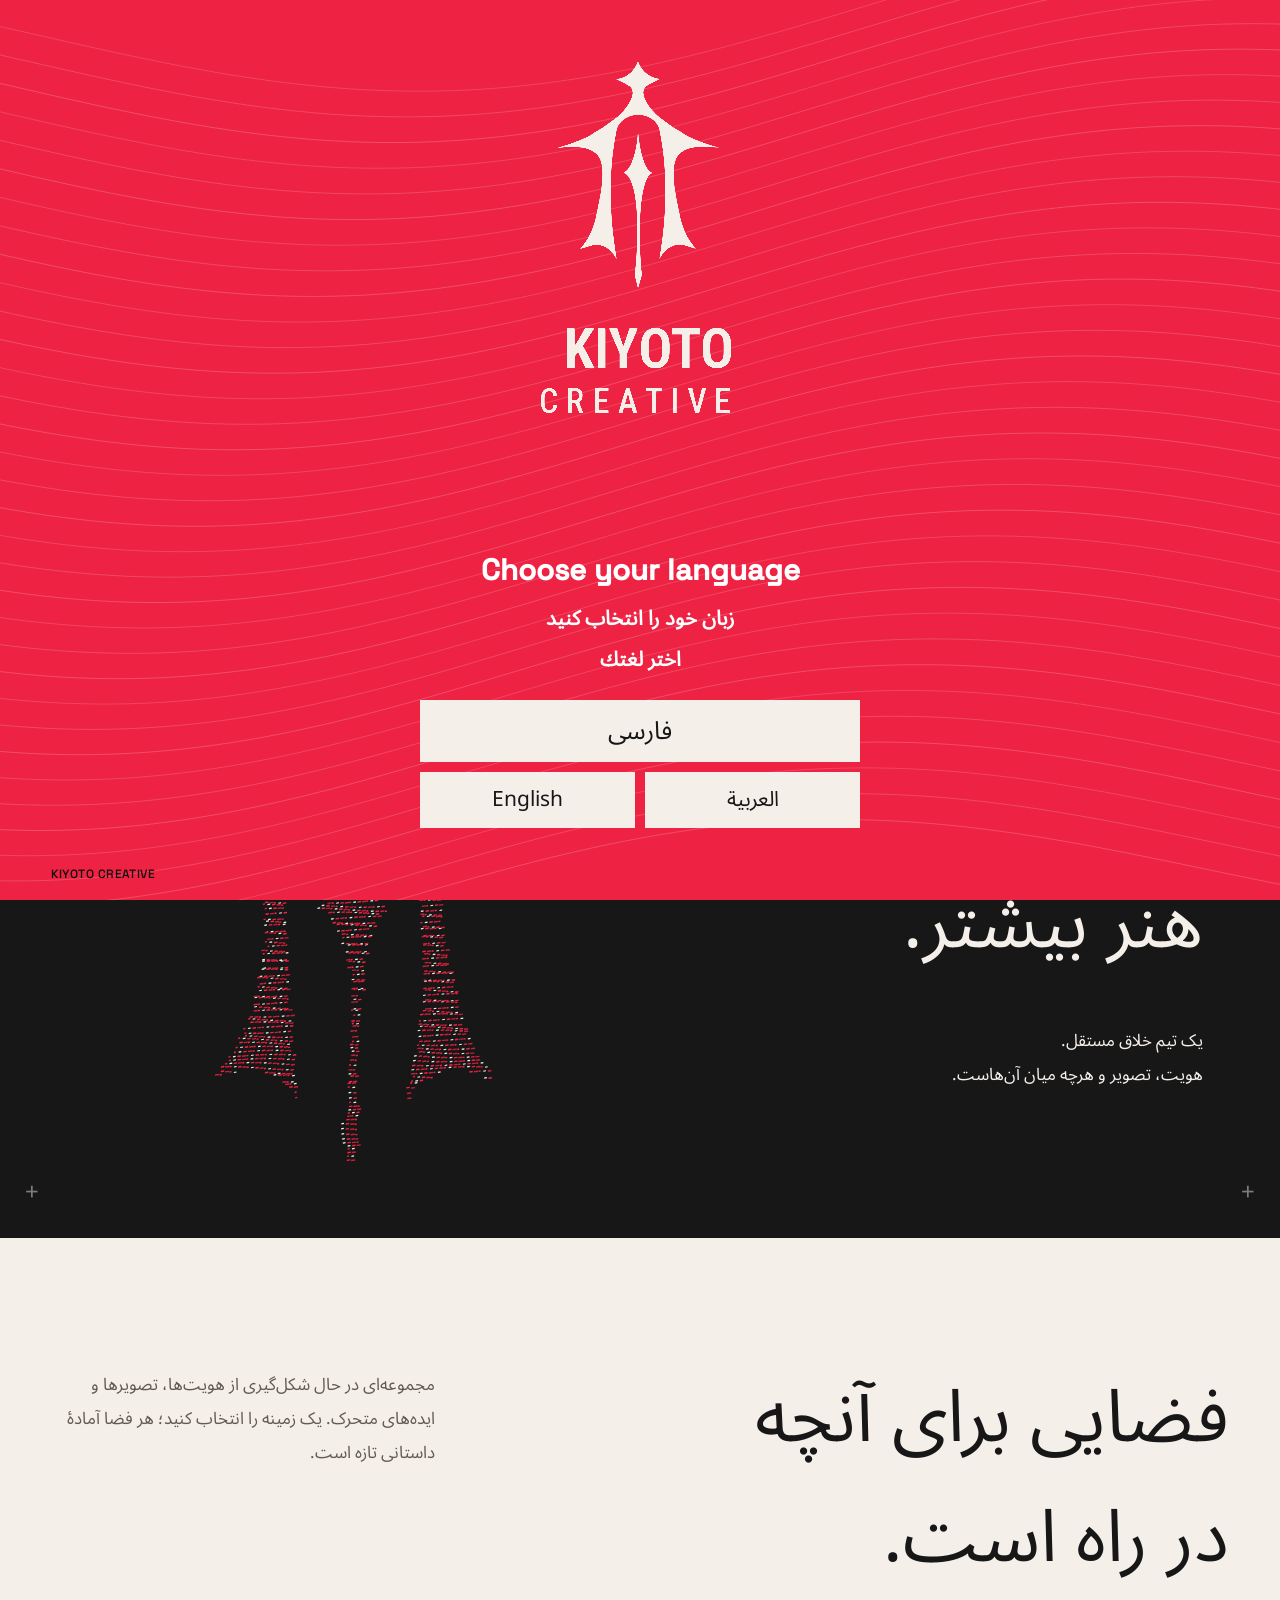
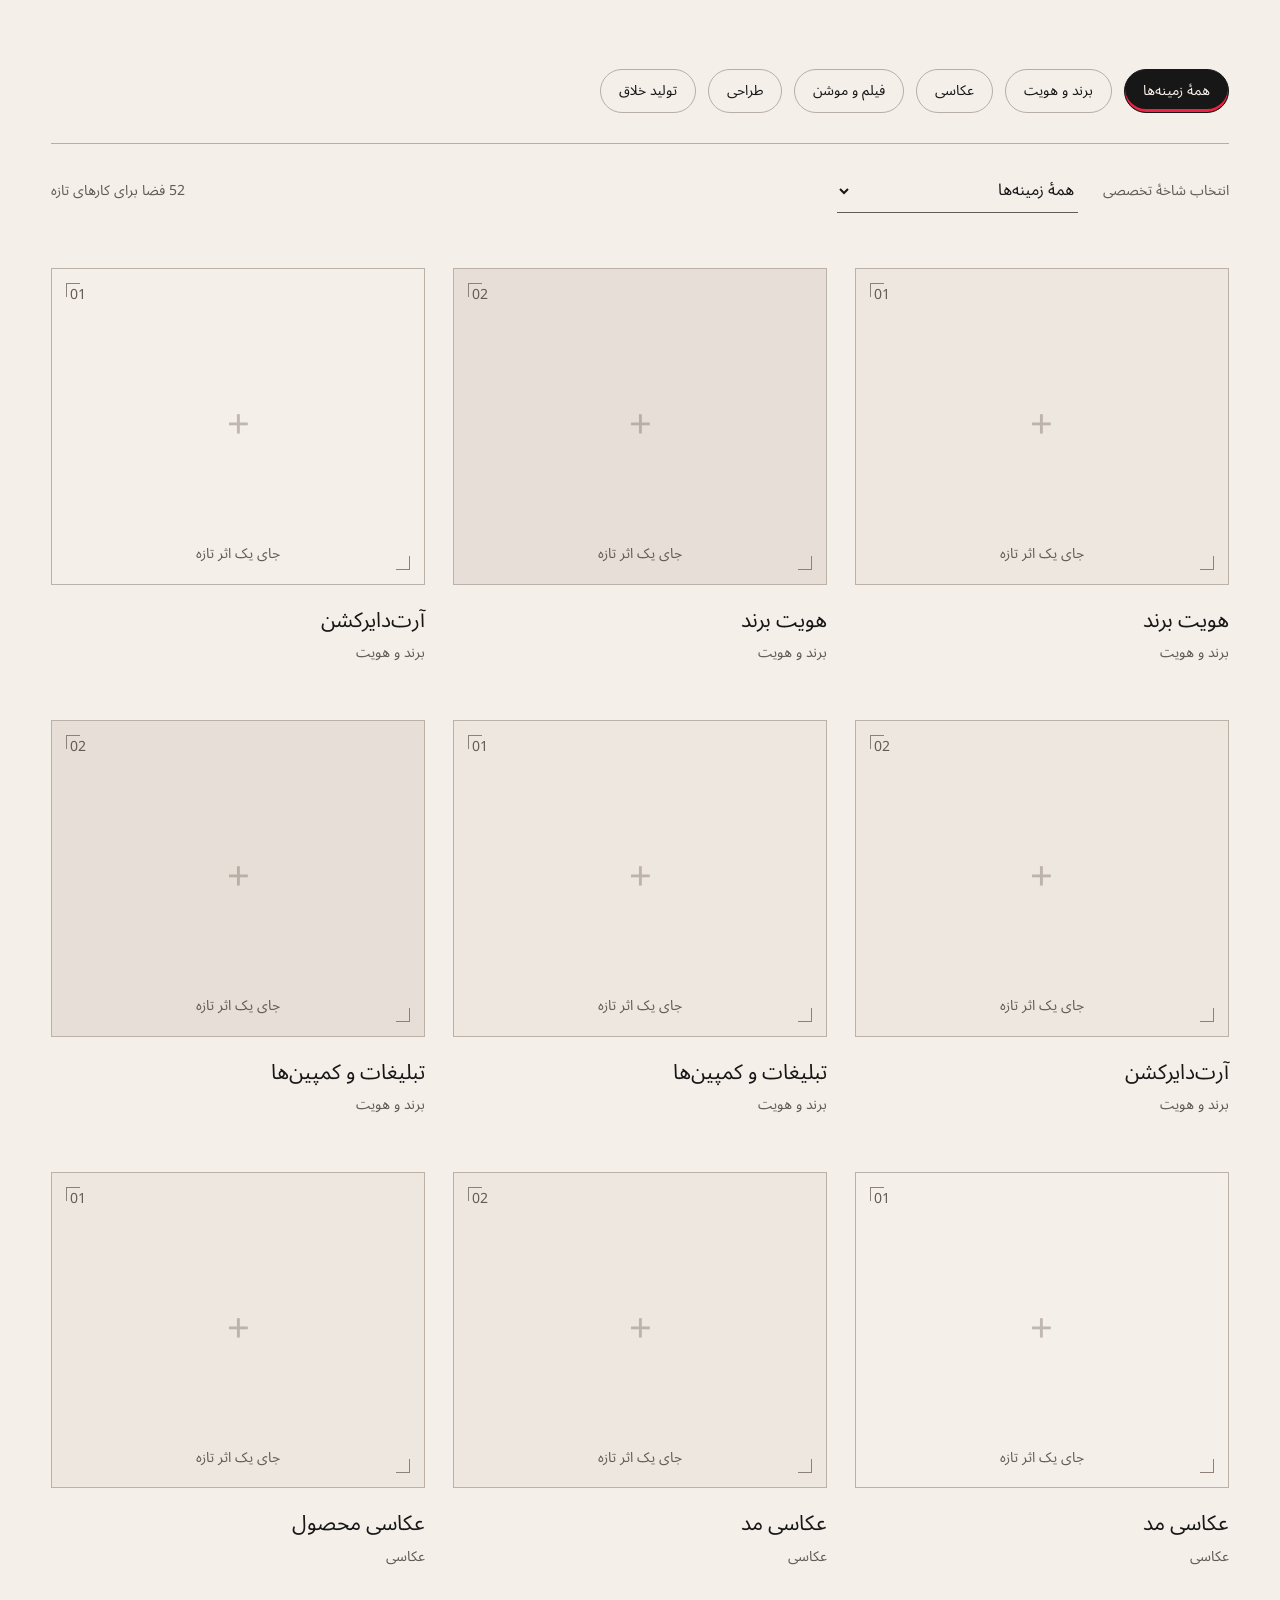
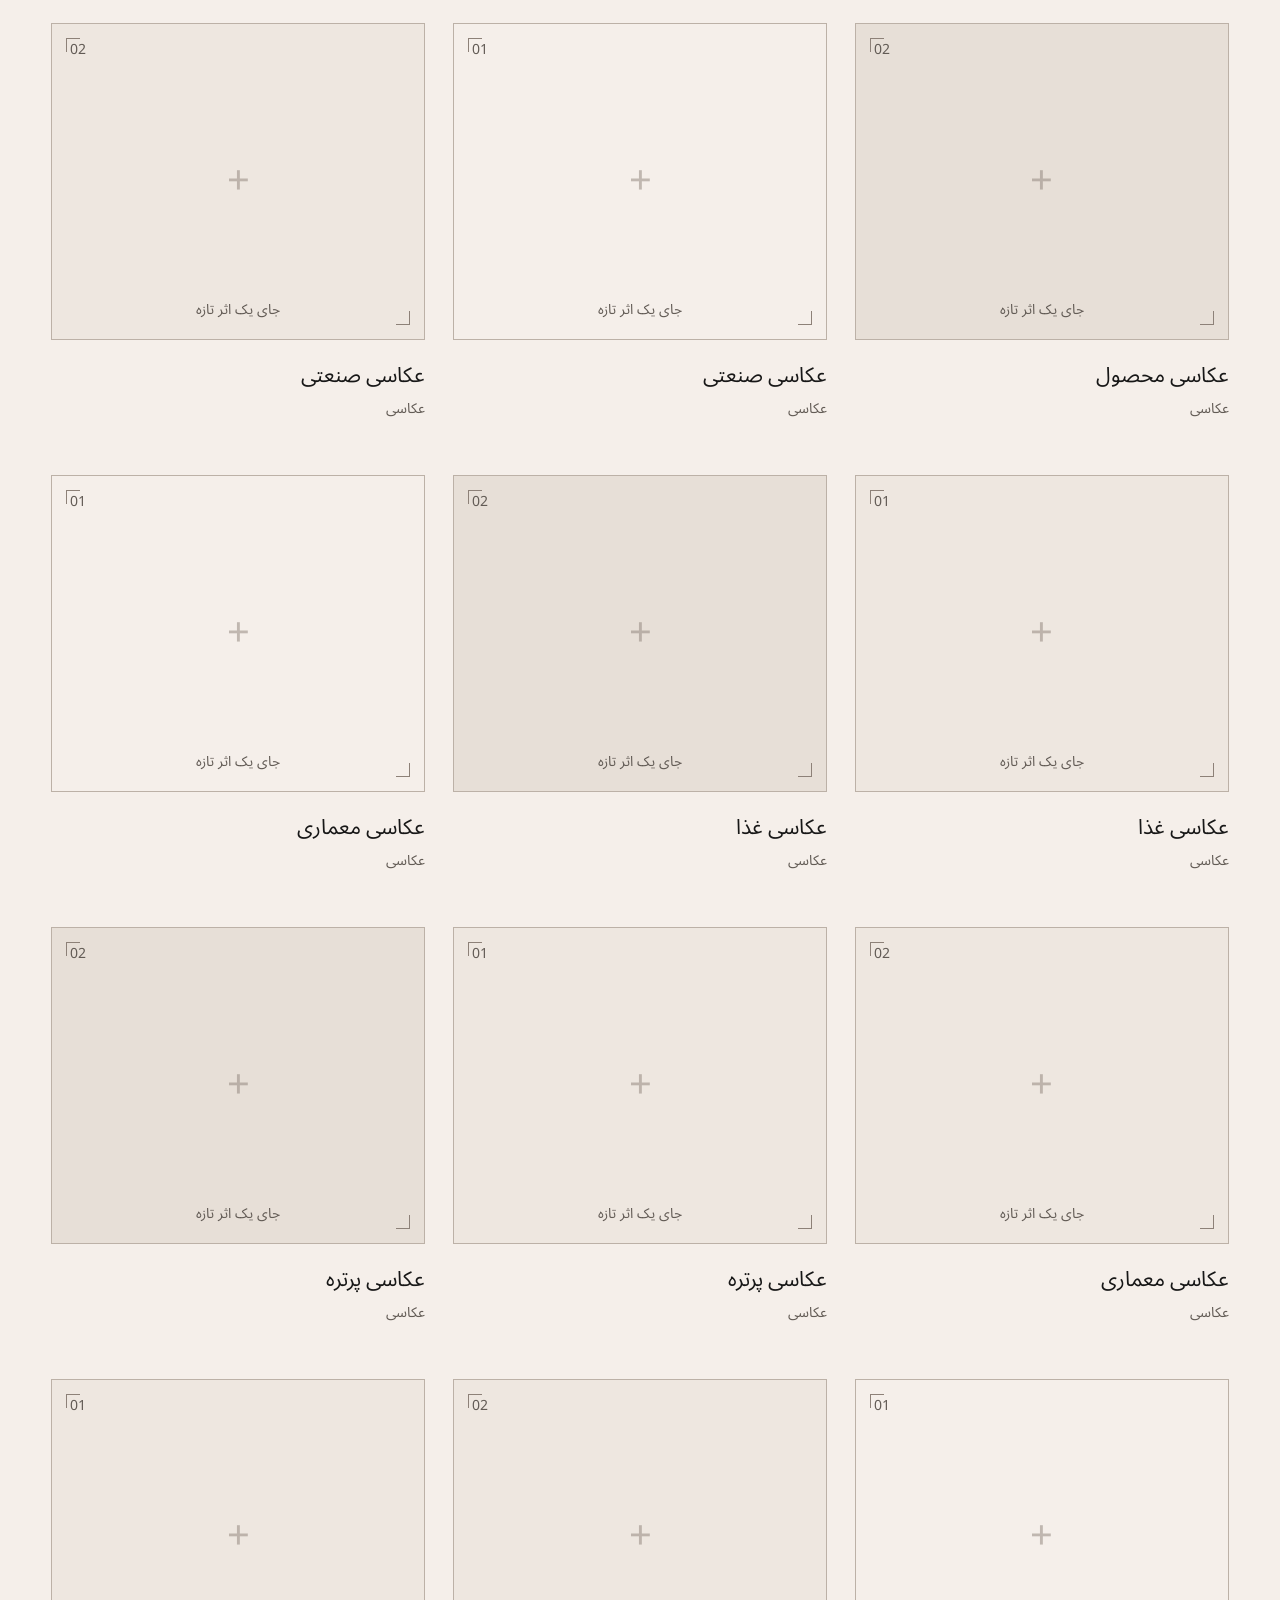
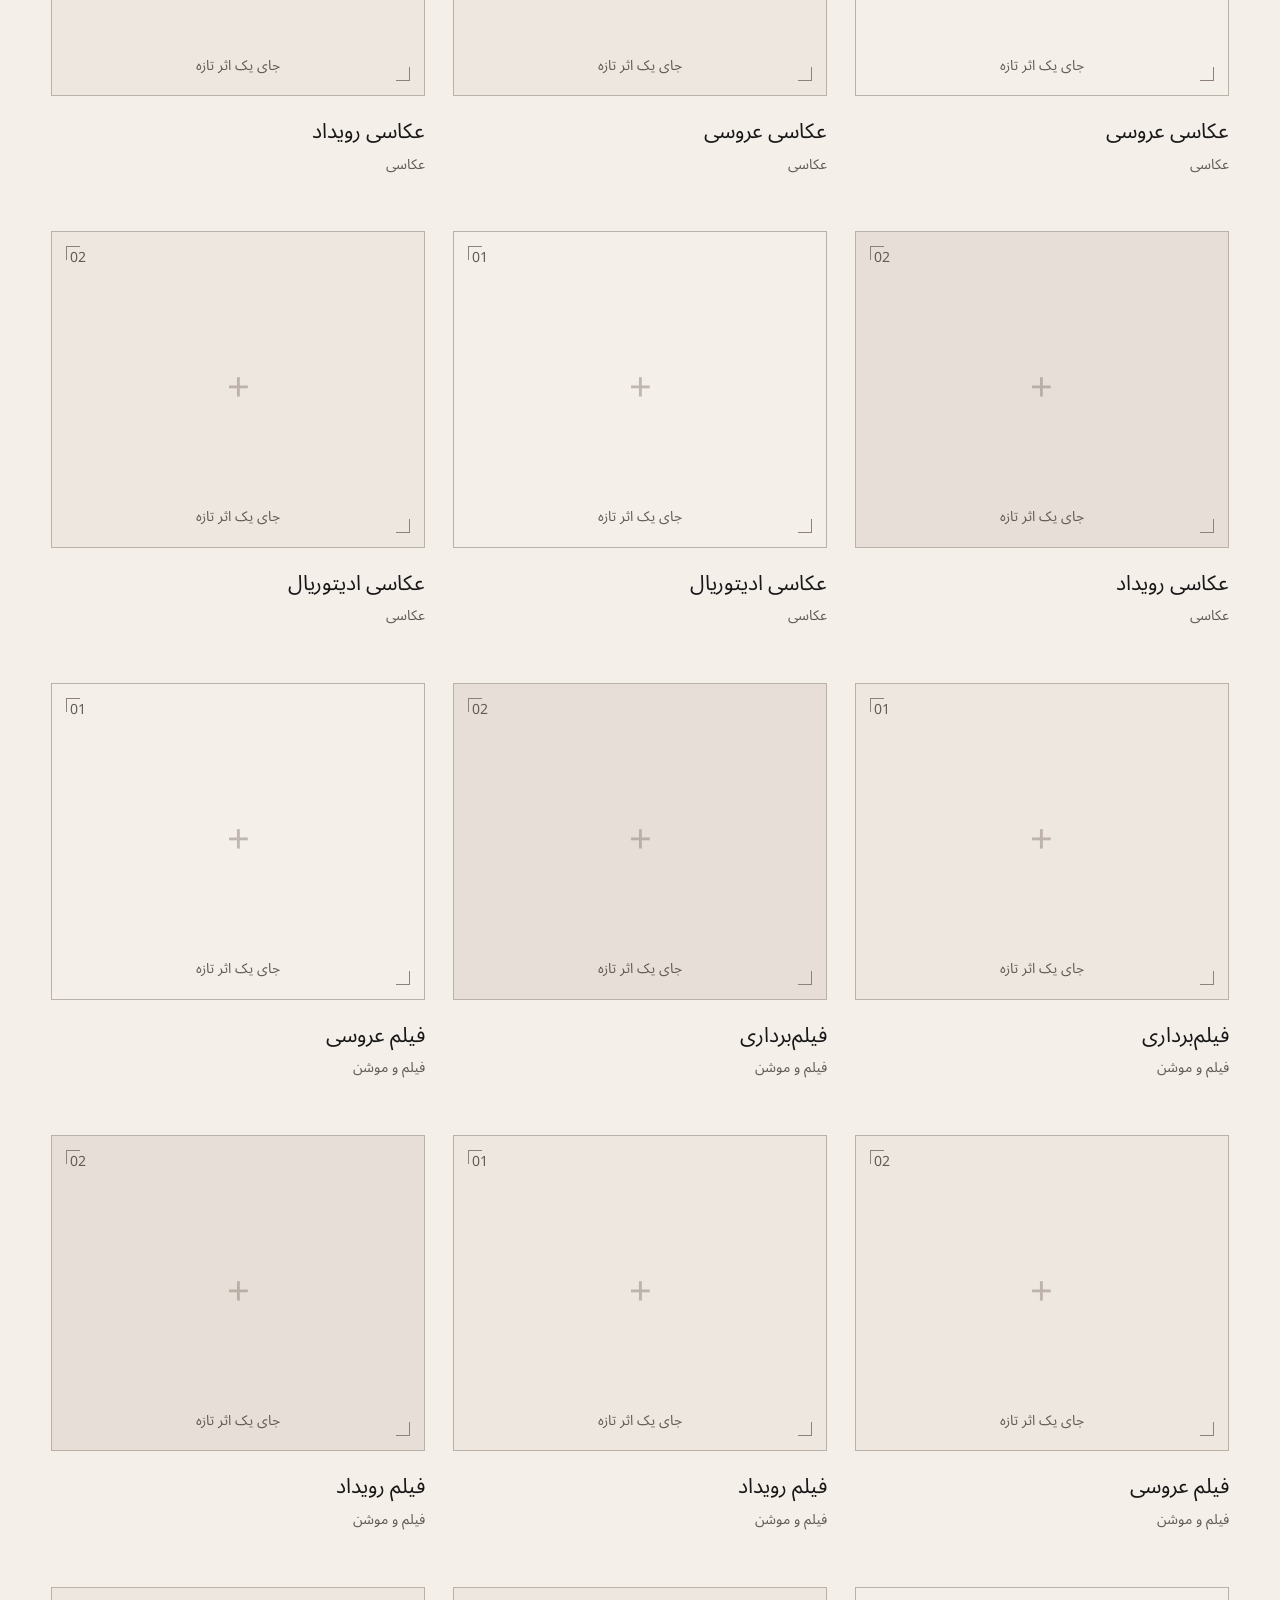
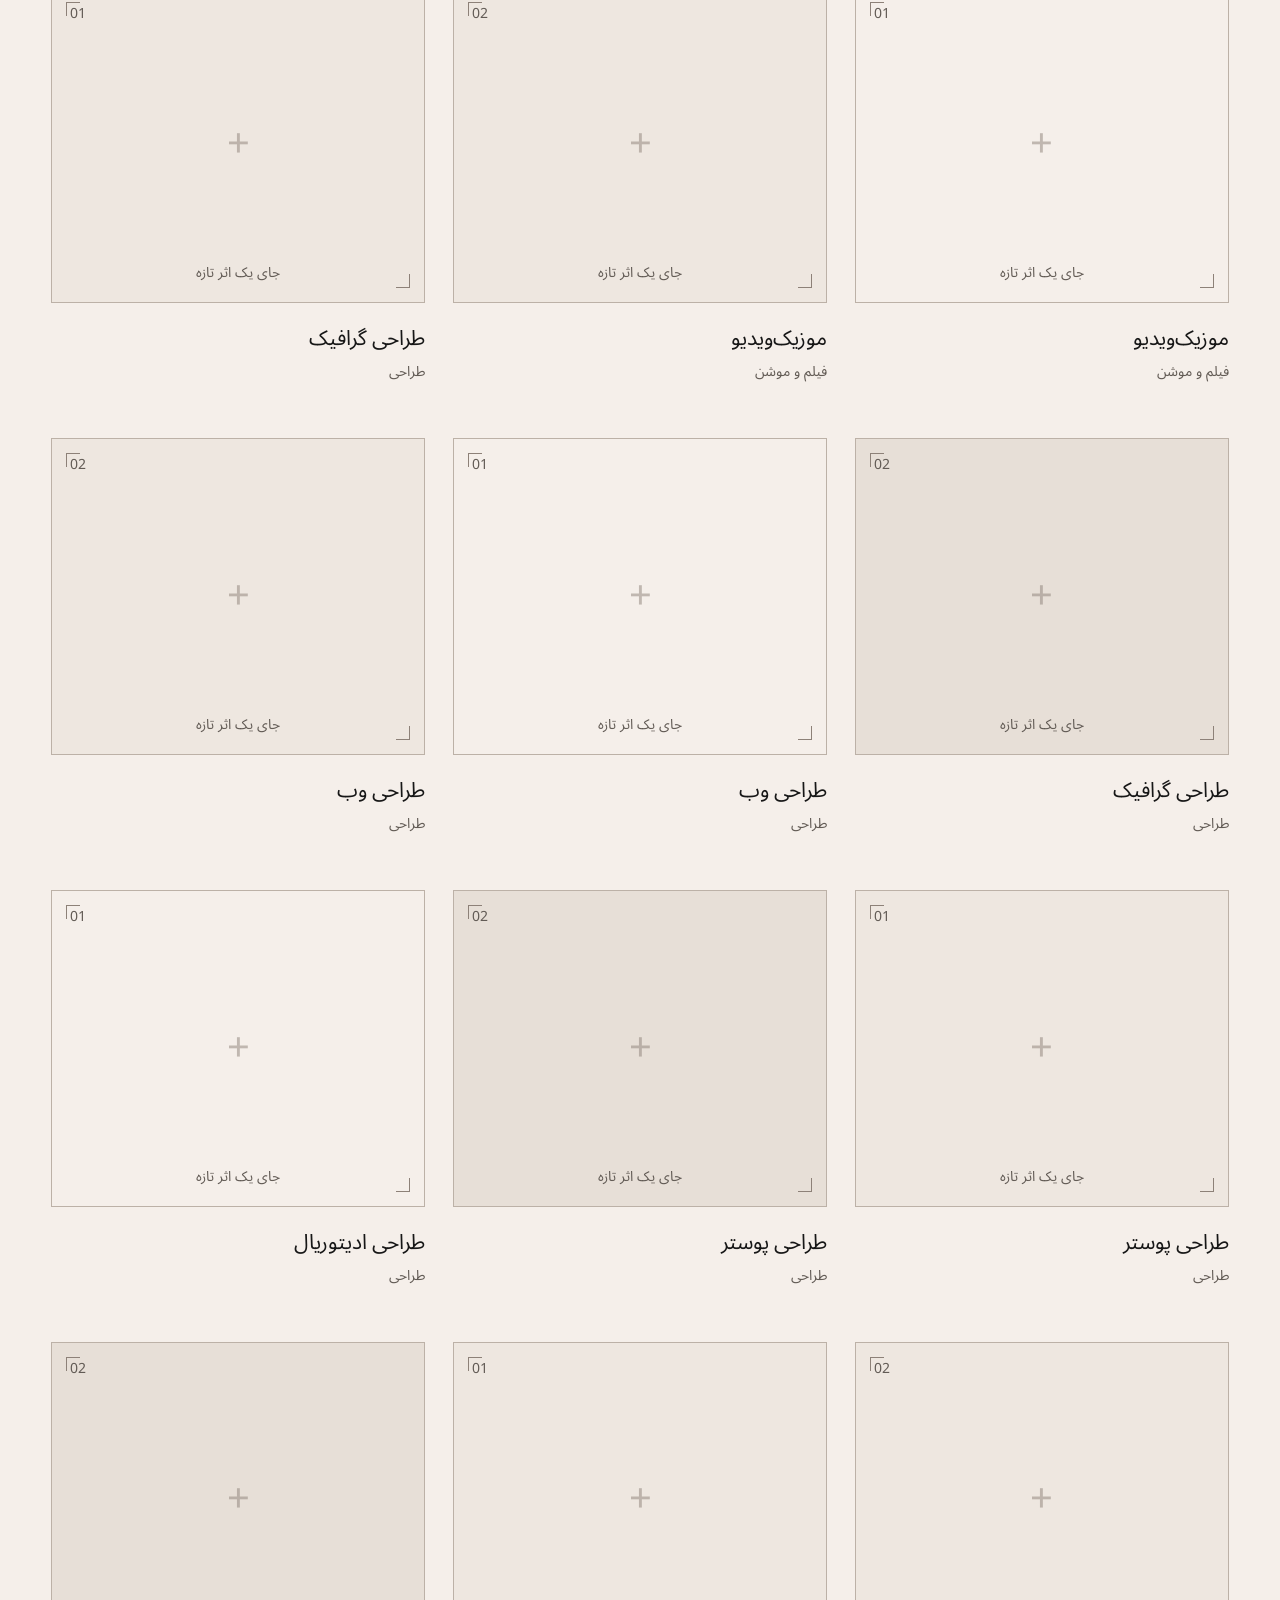
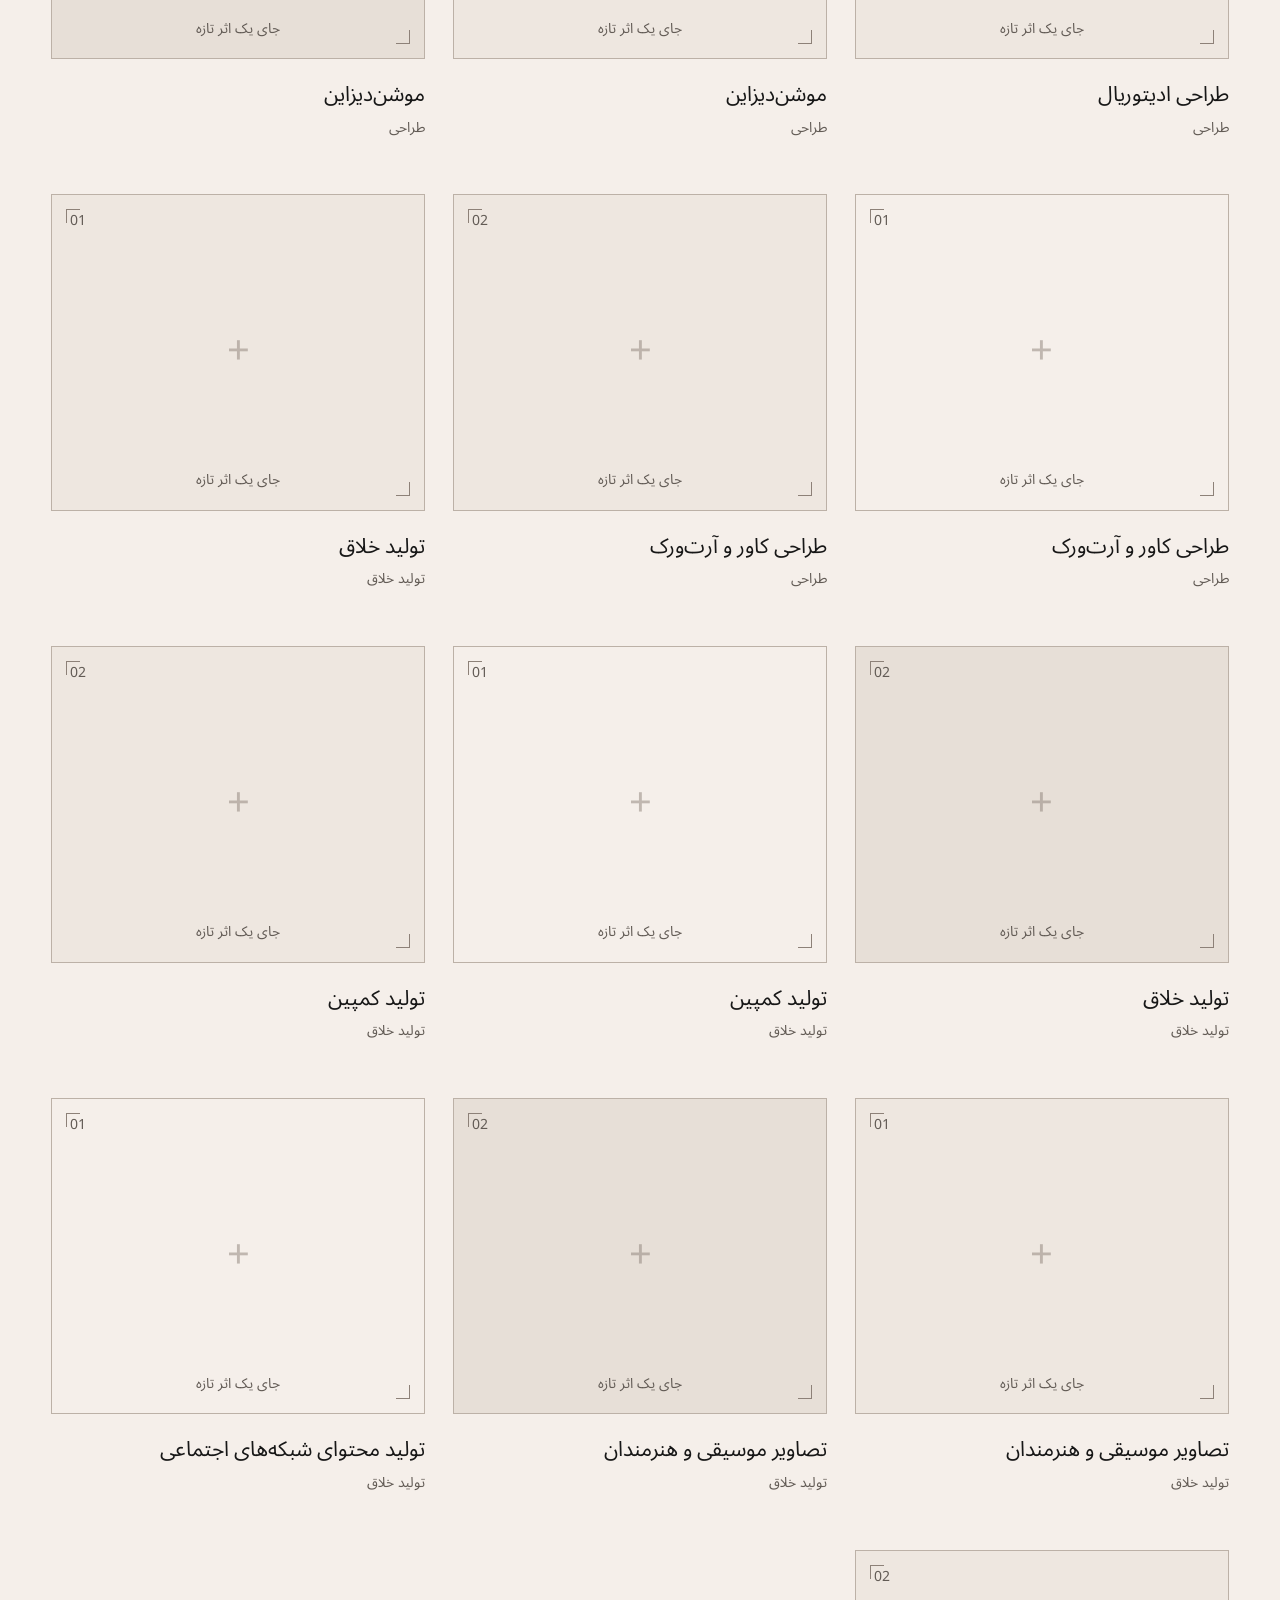
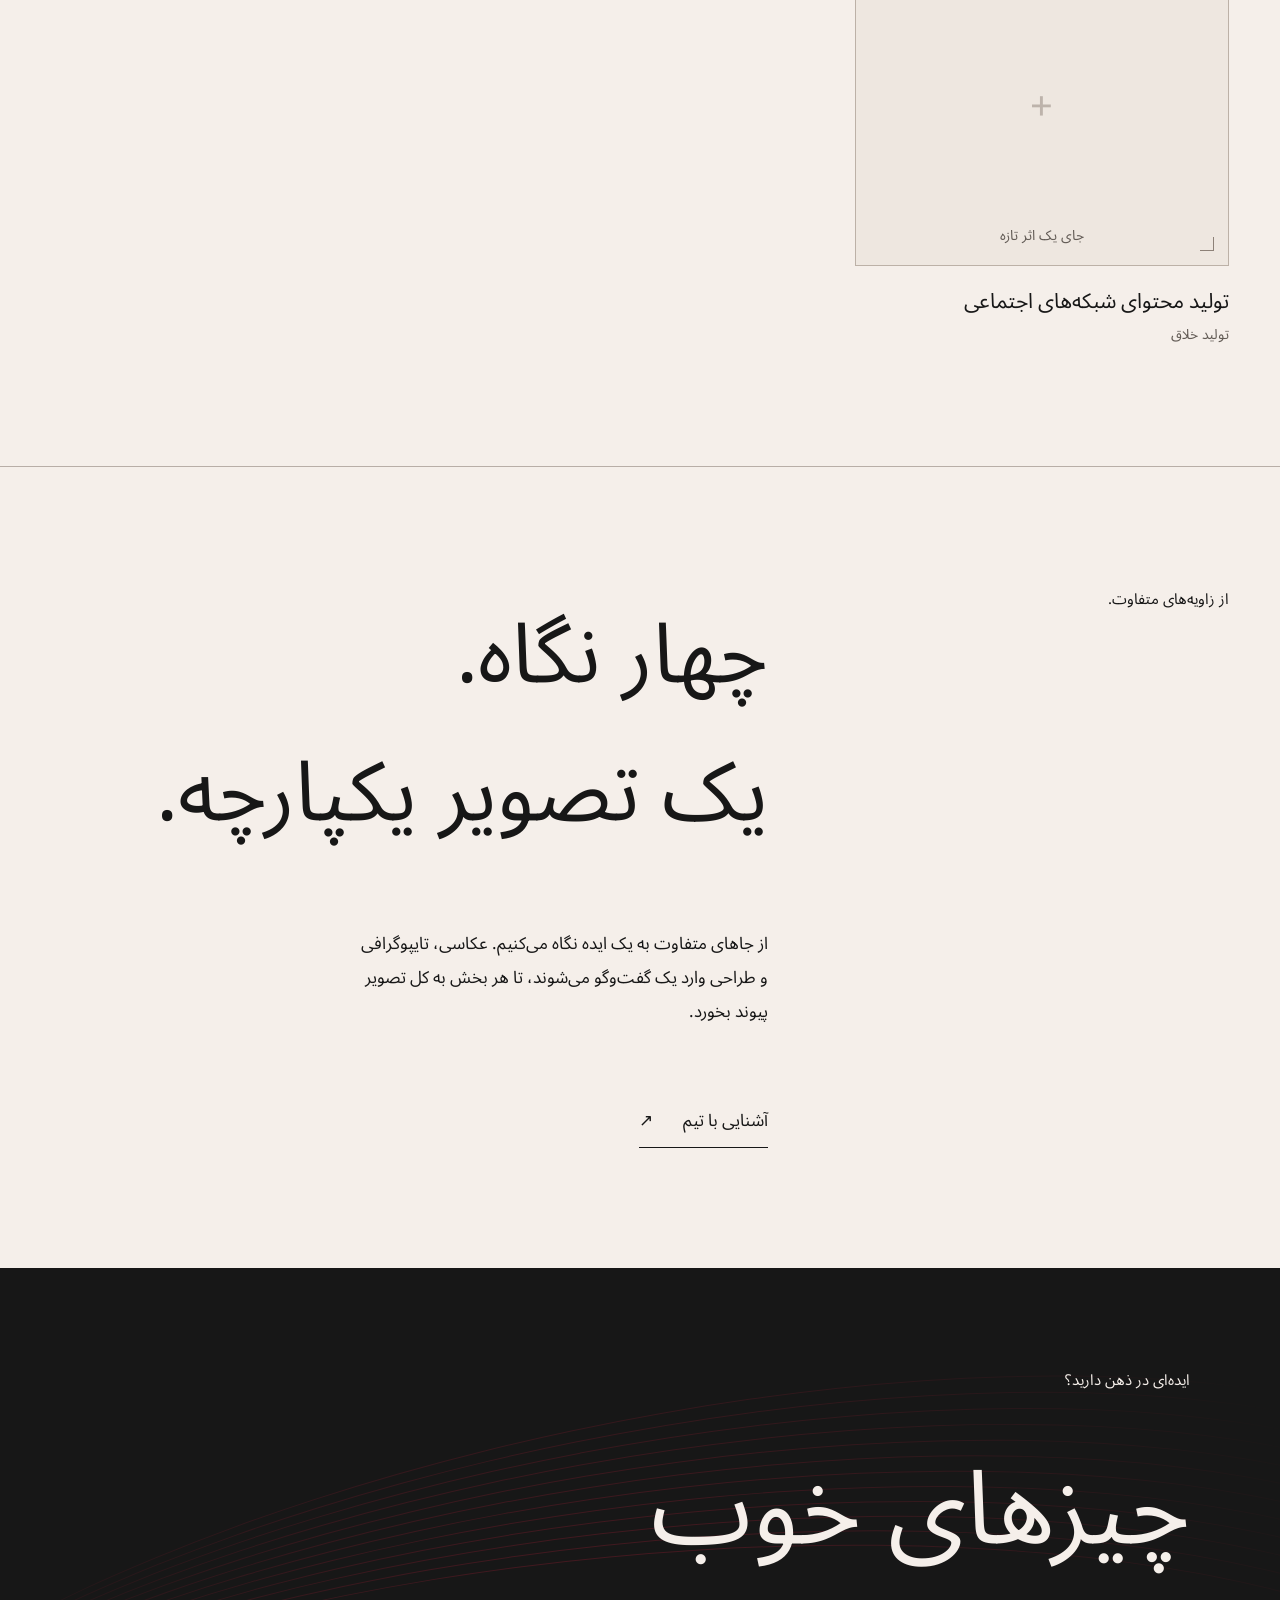
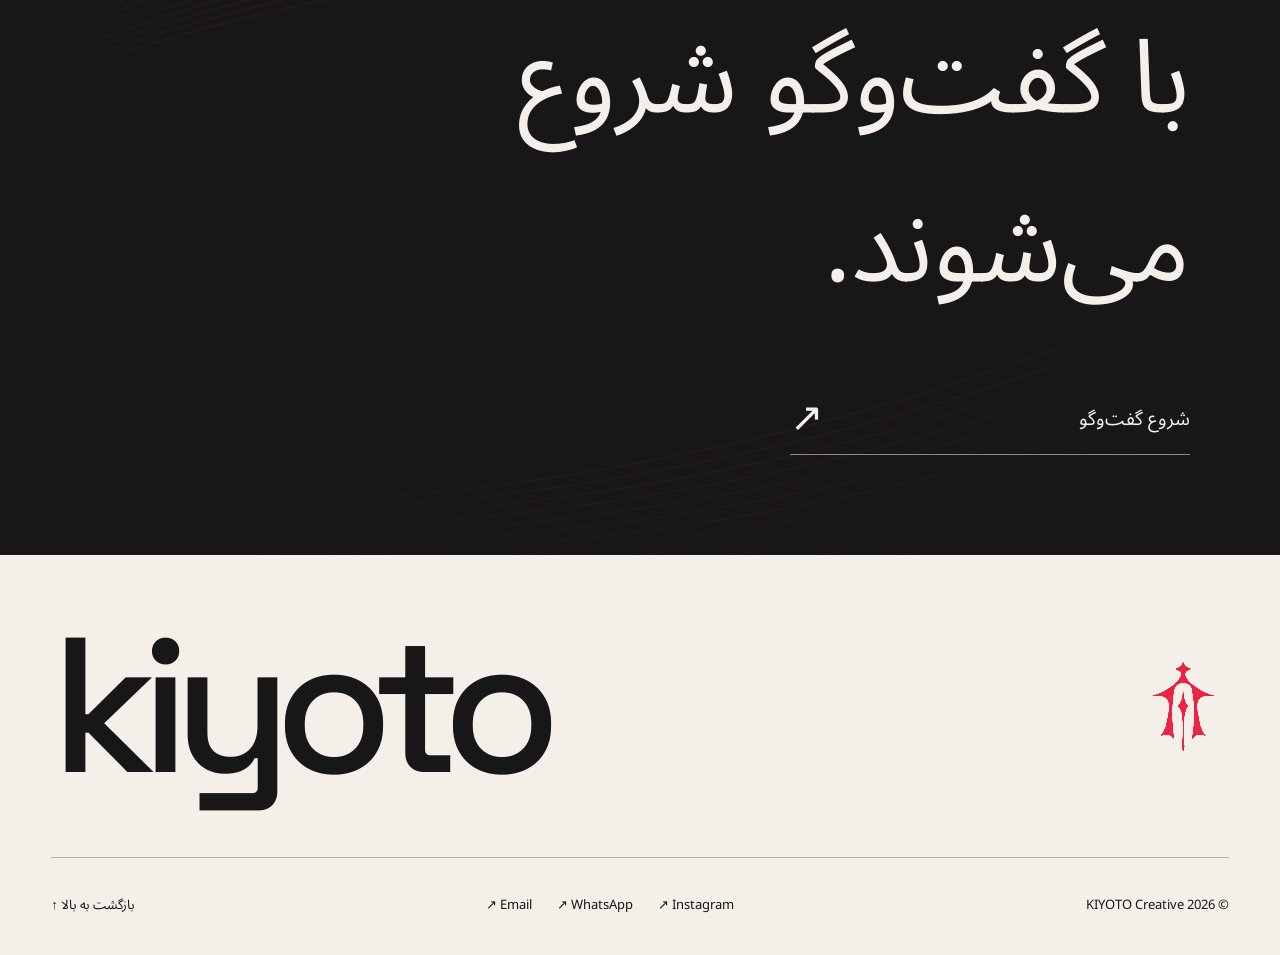
==== index.html @ dd457c49 "Refresh cached assets for updated team profiles" ====
<!doctype html>
<html lang="fa" dir="rtl"><head><meta charset="utf-8"><meta name="viewport" content="width=device-width,initial-scale=1"><meta name="theme-color" content="#F5EFEA"><meta name="description" content="KIYOTO — an independent creative team. Identity, photography, film and design."><title>KIYOTO / Shared Frequency</title><link rel="icon" href="assets/favicon.svg"><link rel="preload" href="assets/space-grotesk.ttf" as="font" type="font/ttf" crossorigin><link rel="stylesheet" href="assets/brand-masks.css"><link rel="stylesheet" href="styles.css?v=20261120-pooya"><script src="vendor/gsap.min.js" defer></script><script src="vendor/ScrollTrigger.min.js" defer></script><script src="vendor/Flip.min.js" defer></script><script src="assets/logo-points.js" defer></script><script src="content.js?v=20261120-pooya" defer></script><script src="motion.js" defer></script><script src="app.js?v=20261120-pooya" defer></script></head><body data-page="work"><div id="app"></div><noscript>KIYOTO — Please enable JavaScript. لطفاً جاوااسکریپت را فعال کنید.</noscript></body></html>
---- assets/brand-masks.css ----
:root{--symbol-mask:url("[data-uri]");--full-mask:url("[data-uri]")}
---- styles.css ----
@font-face{font-family:Space;src:url('assets/space-grotesk.ttf') format('truetype');font-weight:400;font-display:swap}
@font-face{font-family:Persian;src:url('assets/NotoSansArabic-Regular.ttf') format('truetype');font-weight:400;font-display:swap}
:root{--paper:#F5EFEA;--ink:#171717;--pink:#EE2243;--wine:#A5122C;--muted:#625B55;--rule:#b8aea7;--gutter:4vw;--ease:cubic-bezier(.22,.8,.18,1);color-scheme:light}
*{box-sizing:border-box}html{scroll-behavior:smooth;background:var(--paper);scroll-padding-top:32px}body{margin:0;background:var(--paper);color:var(--ink);font:400 17px/1.6 Space,Arial,sans-serif;-webkit-font-smoothing:antialiased;-webkit-tap-highlight-color:#ee224333}html[dir=rtl] body{font-family:Persian,Arial,sans-serif}a{color:inherit;text-decoration:none}button,select{font:inherit;color:inherit}button{cursor:pointer;border:0;border-radius:0;background:none}button,a,summary,select{touch-action:manipulation}button:focus-visible,a:focus-visible,summary:focus-visible,select:focus-visible,canvas:focus-visible{outline:3px solid var(--wine);outline-offset:5px}button[disabled]{cursor:default}h1,h2,h3,p,figure{margin:0}h1,h2,h3{font-weight:400;line-height:1.06;letter-spacing:-.055em}p{max-width:58ch;line-height:1.8;text-wrap:pretty}html[dir=rtl] h1,html[dir=rtl] h2,html[dir=rtl] h3{letter-spacing:0;line-height:1.65}html[dir=rtl] p{line-height:2}img{display:block;width:100%;height:100%;object-fit:cover}i{font-style:normal}[hidden]{display:none!important}.section{padding:120px var(--gutter)}.small-label{display:block;font-size:15px;line-height:1.6}.text-link{display:inline-flex;min-height:44px;gap:30px;align-items:center;border-bottom:1px solid var(--ink);padding-bottom:8px;margin-top:35px}.text-link:hover{color:var(--wine);border-color:var(--pink)}#main:focus{outline:none}.skip{position:fixed;inset-block-start:12px;inset-inline-start:12px;z-index:100;padding:12px 24px;background:var(--ink);color:var(--paper);transform:translateY(-180%)}.skip:focus{transform:none}.symbol{display:inline-block;width:25px;height:38px;background:currentColor;mask:var(--symbol-mask) center/contain no-repeat;-webkit-mask:var(--symbol-mask) center/contain no-repeat}
header{min-height:90px;display:grid;grid-template-columns:1fr auto 1fr;gap:40px;align-items:center;padding:20px var(--gutter);position:relative;z-index:5;border-bottom:1px solid var(--rule)}.brand{display:inline-flex;align-items:center;gap:12px;width:fit-content;font:500 31px/1 Space,Arial,sans-serif;letter-spacing:-1.5px}.brand .symbol{height:30px;width:19px}nav{display:flex;gap:38px}nav a{display:flex;align-items:center;min-height:44px;font-size:15px;position:relative;white-space:nowrap}nav a:after{content:'';position:absolute;bottom:0;left:0;right:0;height:2px;background:var(--pink);transform:scaleX(0);transition:transform .3s var(--ease)}nav a:hover:after,nav a[aria-current=page]:after{transform:scaleX(1)}.tools{justify-self:end;display:flex;align-items:center;gap:20px;direction:ltr}.tools button{min-height:44px;padding:0;font:500 13px/1 Space,sans-serif;white-space:nowrap}.tools .pause{border:1px solid var(--rule);width:42px;height:42px;border-radius:50%;font-size:17px}.tools .pause:hover{background:var(--ink);color:var(--paper)}
.masthead{padding:38px var(--gutter) 28px;overflow:hidden}.masthead-note,.masthead-foot{display:flex;justify-content:space-between;align-items:center;font-size:14px;gap:30px}.masthead-note{color:var(--muted)}.masthead-note span:last-child{text-align:end}.giant-word{font:500 26.2vw/.86 Space,Arial,sans-serif;letter-spacing:-.092em;white-space:nowrap;padding:20px .5vw 42px 0;margin-inline:-1vw;display:flex;justify-content:center;color:var(--ink)}html[dir=rtl] .giant-word{font-family:Space,Arial,sans-serif;line-height:.86;letter-spacing:-.092em}.giant-word>span{display:inline-block}.masthead-foot{padding-top:15px}.masthead-foot>a{min-height:44px;display:flex;align-items:center;gap:30px}.masthead-foot i{font-size:24px}.signal-plate{min-height:650px;background:var(--ink);color:var(--paper);position:relative;display:grid;grid-template-columns:1fr 1fr;align-items:center;isolation:isolate;overflow:hidden}.plate-copy{padding:80px 6vw;position:relative;z-index:2;pointer-events:none}.plate-copy h2{font-size:clamp(65px,8vw,130px);line-height:1.02;letter-spacing:-.065em}.plate-copy p{font-size:17px;margin-top:35px;max-width:28ch}.plate-copy p>span{display:block}html[dir=rtl] .plate-copy h2{font-size:clamp(50px,5.7vw,94px);line-height:1.75;letter-spacing:0}.signal-canvas{display:block;width:100%;height:100%;touch-action:pan-y;cursor:crosshair;outline-offset:-12px}.signal-plate>.signal-canvas{position:absolute;inset-block:0;inset-inline-end:0;width:56%;z-index:1}.signal-plate canvas:focus-visible{outline-color:var(--paper)}.plate-registration{position:absolute;inset:25px;display:flex;justify-content:space-between;align-items:end;pointer-events:none;color:#f5efea77;font-size:24px;z-index:3}
.section-intro{display:grid;grid-template-columns:1.25fr .75fr;gap:12vw;align-items:start;margin-bottom:70px}.section-intro h2{font-size:clamp(42px,5.7vw,86px);max-width:14ch;text-wrap:balance}.section-intro h2>span{display:block}.section-intro p{font-size:17px;color:var(--muted);padding-top:10px}.collection-controls{margin-bottom:55px}.group-tabs{display:flex;gap:12px;flex-wrap:wrap;padding-bottom:30px;border-bottom:1px solid var(--rule)}.group-tabs button{min-height:44px;padding:10px 18px;border:1px solid var(--rule);border-radius:30px;font-size:14px;transition:background .2s,color .2s,border-color .2s}.group-tabs button.active,.group-tabs button:hover{background:var(--ink);color:var(--paper);border-color:var(--ink)}.group-tabs button.active{box-shadow:inset 0 -3px var(--pink)}.specialism{display:flex;align-items:center;gap:25px;flex-wrap:wrap;padding-top:25px;font-size:14px}.specialism label{color:var(--muted)}.specialism select{background:var(--paper);border:0;border-bottom:1px solid var(--muted);border-radius:0;min-height:44px;min-width:240px;max-width:100%;font-size:16px}.result-count{margin-inline-start:auto;color:var(--muted)}.contact-sheet{display:grid;grid-template-columns:repeat(3,minmax(0,1fr));gap:55px 28px}.work-space{min-width:0}.empty-frame{position:relative;aspect-ratio:1.18;background:#eee7e0;border:1px solid #bcb1a7;display:grid;place-items:center;overflow:hidden}.work-space:nth-child(4n+2) .empty-frame{background:#e7dfd7}.work-space:nth-child(4n+3) .empty-frame{background:#f5efea}.frame-cross{font-size:40px;line-height:1;color:#8d8178;opacity:.5;font-weight:300;transition:transform .4s var(--ease),color .3s}.work-space:hover .frame-cross{transform:rotate(90deg);color:var(--wine)}.frame-label{position:absolute;bottom:18px;inset-inline:18px;font-size:14px;color:var(--muted);text-align:center}.frame-number{position:absolute;top:15px;inset-inline-start:18px;font-size:14px;color:var(--muted);font-variant-numeric:tabular-nums}.corner{position:absolute;width:14px;height:14px;border-color:#8d8178;border-style:solid}.corner.a{inset:14px auto auto 14px;border-width:1px 0 0 1px}.corner.b{inset:auto 14px 14px auto;border-width:0 1px 1px 0}.work-caption{padding-top:18px}.work-caption h3{font-size:21px;line-height:1.4;letter-spacing:-.025em}.work-caption>span{display:block;font-size:14px;color:var(--muted);margin-top:5px}.empty-message{padding:70px 0}.studio-note{display:grid;grid-template-columns:1fr 2fr;gap:40px 8vw;border-top:1px solid var(--rule)}.studio-note h2{font-size:clamp(45px,6.5vw,100px);grid-column:2;grid-row:1 / span 2}.studio-note h2>span{display:block}.studio-note p{grid-column:2;max-width:45ch;margin-top:25px}.studio-note .text-link{grid-column:2;justify-self:start}
.editorial-hero{position:relative;overflow:hidden;padding-top:70px;padding-bottom:95px}.editorial-hero h1{font-size:clamp(70px,9.5vw,150px);max-width:15ch;margin-top:55px}.editorial-hero h1>span{display:block}.hero-summary{display:flex;justify-content:space-between;align-items:start;gap:60px;margin-top:65px}.hero-summary>span{font-size:15px;max-width:30ch}.hero-summary>p{max-width:40ch}.hero-summary .text-link{margin-top:0}.registration-lines{height:70px;display:flex;align-items:center;gap:15px;margin-top:70px;direction:ltr}.registration-lines i{display:block;height:1px;background:var(--ink);width:33.33%;transform-origin:left}.registration-lines i:nth-child(2){height:4px;background:var(--pink)}.people{padding-top:75px;border-top:1px solid var(--rule)}.person{display:grid;grid-template-columns:1.1fr 1fr;gap:9vw;align-items:center;padding:75px 0;position:relative}.person:not(:last-child){margin-bottom:60px}.person figure{aspect-ratio:.92;overflow:hidden;background:var(--paper);mask-image:linear-gradient(transparent,#000 7%,#000 92%,transparent);-webkit-mask-image:linear-gradient(transparent,#000 7%,#000 92%,transparent)}.person img{filter:grayscale(1) brightness(1.18) contrast(1.03);mix-blend-mode:multiply;object-position:center 30%}.person:nth-child(3) img{filter:grayscale(1) brightness(1.02) contrast(1.02)}.person:nth-child(odd) figure{order:2}.person:nth-child(odd) .person-copy{order:1}.person-copy{min-width:0}.person h3{font-size:clamp(42px,5.8vw,90px);margin:28px 0 35px;line-height:1.08}.person p{font-size:18px;max-width:42ch}.role{font-size:15px;color:var(--wine)}.person-rule{position:absolute;bottom:0;inset-inline:0;height:1px;background:var(--rule);transform-origin:0 50%}.shared-field{background:var(--pink);display:grid;grid-template-columns:1fr 1fr;min-height:700px;align-items:center;padding:90px var(--gutter);gap:5vw;overflow:hidden}.shared-field h2{font-size:clamp(50px,6vw,95px);margin-top:50px}.shared-field h2>span{display:block}.shared-field p{margin-top:30px;max-width:42ch}.shared-field canvas{min-height:500px;aspect-ratio:1}.principle-grid{display:grid;grid-template-columns:repeat(3,minmax(0,1fr));gap:5vw}.principle-grid article{border-top:1px solid var(--rule);padding-top:45px}.principle-figure{position:relative;height:210px;width:100%;display:grid;place-items:center;margin-bottom:50px;direction:ltr;isolation:isolate}.principle-figure i{position:absolute;border:1px solid var(--ink);width:150px;height:150px}.principle-figure .eye{border-radius:50%;width:220px;height:140px}.principle-figure .pupil{width:64px;height:64px;border-radius:50%;background:var(--pink);border:0}.principle-figure .square.second{border-color:var(--wine);transform:rotate(45deg)}.principle-figure .circle{border-radius:50%;transform:translateX(-30px)}.principle-figure .circle.second{transform:translateX(30px);border-color:var(--wine)}.principle-grid h3{font-size:34px;margin-bottom:24px}.principle-grid p{font-size:17px;color:var(--muted)}
.practice-hero{border-bottom:1px solid var(--rule)}.practice-section{display:grid;grid-template-columns:1fr 1fr;gap:9vw}.proof-column{min-width:0}.proof-sticky{position:sticky;top:35px}.proof-board{aspect-ratio:1;position:relative;direction:ltr;overflow:hidden;isolation:isolate;background:#eee7e0}.proof-grid{position:absolute;inset:0;background:repeating-linear-gradient(0deg,transparent 0 49px,#17171708 50px),repeating-linear-gradient(90deg,transparent 0 49px,#17171708 50px)}.proof-paper{position:absolute;left:18%;top:13%;width:52%;height:66%;background:var(--paper);border:1px solid var(--muted);box-shadow:0 10px 25px #1717170c;transform-origin:50% 80%;display:grid;place-items:center}.p-one{transform:rotate(-14deg) translate(-6%,-3%);padding:20% 10%;display:flex;flex-direction:column;gap:10px}.p-one>i{width:100%;height:1px;background:var(--muted)}.p-one>i:first-child{height:80px;border:1px solid var(--rule);background:linear-gradient(145deg,transparent 49.5%,#625b5566 50%,transparent 50.5%);margin-bottom:20px}.p-two{transform:rotate(13deg) translate(25%,3%)}.p-two b{font:400 clamp(90px,15vw,220px)/1 Space,sans-serif}.p-three{transform:rotate(-2deg) translate(5%,13%);background:var(--paper)}.p-three .symbol{width:38%;height:60%;color:var(--wine)}.swatches{display:flex;gap:9px;position:absolute;bottom:8%;left:12%;right:12%;height:14px}.swatches i{flex:1;background:var(--ink)}.swatches i:nth-child(2){background:var(--pink)}.swatches i:nth-child(3){background:var(--paper);border:1px solid var(--rule)}.proof-focus{position:absolute;inset:11%;border:1px solid var(--pink);pointer-events:none}.proof-caption{position:absolute;bottom:16px;left:18px;right:18px;font:11px/1.5 Space,sans-serif;display:flex;justify-content:space-between;gap:10px;color:var(--muted)}.board-stage{color:var(--wine);white-space:nowrap}.stage-buttons{display:grid;grid-template-columns:repeat(4,minmax(0,1fr));gap:10px;margin-top:25px}.stage-buttons button{border-top:1px solid var(--rule);padding:14px 3px;text-align:start;min-height:56px;font-size:13px;line-height:1.65}.stage-buttons button>span{display:block}.stage-buttons button>span:first-child{font-size:16px;margin-bottom:9px;color:var(--muted);font-variant-numeric:tabular-nums}.stage-buttons button[aria-pressed=true]{border-color:var(--pink);box-shadow:0 -2px var(--pink)}.stage-buttons button[aria-pressed=true]>span:first-child{color:var(--wine)}.stage{min-height:85vh;padding:40px 0 100px;border-top:1px solid var(--rule);scroll-margin-top:70px;display:flex;flex-direction:column;justify-content:center}.stage-number{font-size:14px;color:var(--wine);font-variant-numeric:tabular-nums}.stage h2{font-size:clamp(40px,5.3vw,80px);margin:40px 0 30px;line-height:1.12;text-wrap:balance}.stage p{font-size:18px}.stage-tags{display:flex;gap:10px;flex-wrap:wrap;margin-top:30px;font-size:13px}.stage-tags span{border:1px solid var(--rule);border-radius:25px;padding:8px 14px}.working-modes{background:var(--ink);color:var(--paper)}.working-modes .section-intro p{color:var(--paper)}.mode-grid{display:grid;grid-template-columns:1fr 1fr;gap:12vw}.mode-grid article{border-top:1px solid #f5efea66;padding-top:40px}.mode-visual{position:relative;height:180px;margin-bottom:45px;display:flex;align-items:center;direction:ltr}.mode-visual i{display:block;position:absolute;width:140px;height:140px;border:1px solid var(--paper);border-radius:50%}.mode-grid article:first-child i{background:var(--pink);border-color:var(--pink)}.mode-visual i:nth-child(2){left:40px}.mode-visual i:nth-child(3){left:80px}.mode-grid h3{font-size:40px;margin-bottom:25px}.mode-grid p{font-size:18px}.briefing{display:grid;grid-template-columns:1fr 1fr;gap:10vw}.briefing h2{font-size:clamp(40px,5.3vw,80px)}.briefing h2>span{display:block}.briefing ul{list-style:none;padding:0;margin:0}.briefing li{padding:22px 0;border-bottom:1px solid var(--rule);font-size:19px}.faq{border-top:1px solid var(--rule);padding-top:85px}.faq .section-intro{margin-bottom:40px}.faq details{border-top:1px solid var(--rule)}.faq details:last-child{border-bottom:1px solid var(--rule)}summary{cursor:pointer;list-style:none;min-height:76px;display:flex;justify-content:space-between;gap:30px;align-items:center;padding:20px 0;font-size:24px}summary::-webkit-details-marker{display:none}summary>span{transition:transform .25s}details[open] summary>span{transform:rotate(45deg)}.faq details p{padding:0 0 35px;max-width:65ch;color:var(--muted)}
.conversation{position:relative;isolation:isolate;background:var(--ink);color:var(--paper);min-height:650px;padding:100px 7vw;overflow:hidden;display:flex;flex-direction:column;justify-content:center}.conversation h2{font-size:clamp(60px,8vw,125px);margin-top:35px;max-width:17ch;line-height:1.05;position:relative}.conversation h2>span{display:block}.conversation-link{margin-top:50px;display:inline-flex;align-items:center;justify-content:space-between;max-width:400px;border-bottom:1px solid #f5efea88;padding:15px 0;min-height:60px;font-size:19px;gap:60px}.conversation-link>span{font-size:40px;line-height:1}.conversation a:focus-visible{outline-color:var(--paper)}.conversation-lines{position:absolute;inset:-15% -10%;z-index:-1;direction:ltr;mask:radial-gradient(ellipse,#000,transparent 70%);opacity:.28;pointer-events:none}.conversation-lines i{position:absolute;left:-10%;top:calc(25% + var(--line,0)*1%);width:120%;height:55%;border:1px solid var(--pink);border-radius:50%;transform:rotate(-12deg)}footer{padding:60px var(--gutter) 28px}.footer-brand{display:flex;justify-content:space-between;align-items:center;font:500 15vw/.95 Space,sans-serif;letter-spacing:-.085em;direction:ltr;padding-bottom:60px}.footer-brand .symbol{width:7vw;height:11vw;color:var(--pink)}.footer-bottom{border-top:1px solid var(--rule);padding-top:25px;display:flex;justify-content:space-between;gap:25px;align-items:center;font-size:13px}.footer-bottom>div{display:flex;gap:25px}.footer-bottom a{min-height:44px;display:inline-flex;align-items:center}.footer-bottom a:hover{color:var(--wine)}
.language-gate{position:fixed;inset:0;width:100vw;height:100dvh;max-width:none;max-height:none;margin:0;padding:0;border:0;background:var(--pink);color:var(--paper);overflow:hidden;overscroll-behavior:contain;z-index:20}.language-gate:not([open]){display:none}.language-gate::backdrop{background:var(--pink)}.gate-currents{position:absolute;inset:0;width:100%;height:100%;pointer-events:none}.gate-logo{position:absolute;inset:4vh 15vw;background:#F5EFEA;mask:var(--full-mask) center/contain no-repeat;-webkit-mask:var(--full-mask) center/contain no-repeat;transform-origin:50% 40%;pointer-events:none}.gate-options{position:absolute;width:min(440px,84vw);left:50%;bottom:max(8vh,32px);transform:translateX(-50%);text-align:center}.gate-options h2{font:700 clamp(24px,2.3vw,34px)/1.2 Space,sans-serif;letter-spacing:-.035em;color:#fff;margin-bottom:24px}.gate-options h2>span{display:block;font:700 clamp(19px,1.6vw,23px)/1.65 Persian,sans-serif;margin-top:7px;letter-spacing:0}.language-grid{display:grid;grid-template-columns:1fr 1fr;gap:10px;direction:ltr}.language-grid button{background:var(--paper);color:var(--ink);border:1px solid var(--paper);min-height:54px;padding:10px 20px;font-size:21px}.language-grid button:first-child{grid-column:1 / -1;font-family:Persian,sans-serif;font-size:25px;min-height:62px}.language-grid button:hover{background:var(--ink);color:var(--paper);border-color:var(--ink)}.language-grid button:focus-visible{outline-color:var(--ink)}.gate-signature{position:absolute;bottom:20px;left:4vw;font:12px/1 Space,sans-serif;letter-spacing:.04em;color:var(--ink)}
@media(min-width:1600px){:root{--gutter:6vw}.signal-plate{min-height:750px}.contact-sheet{gap:70px 35px}}
@media(max-width:1000px){header{gap:20px}nav{gap:22px}.tools{gap:12px}.section{padding-block:90px}.signal-plate{min-height:560px}.plate-copy{padding-inline:5vw}.section-intro{gap:7vw}.contact-sheet{gap:40px 20px}.work-caption h3{font-size:19px}.principle-grid{gap:30px}.principle-grid h3{font-size:30px}.practice-section{gap:5vw}.stage h2{font-size:46px}.proof-caption{font-size:9px}.stage-buttons button{font-size:11px}.person{gap:6vw}.person h3{font-size:56px}.person p{font-size:17px}}
@media(max-width:780px){header{grid-template-columns:1fr auto;gap:15px;padding-block:20px}header nav{grid-row:2;grid-column:1 / -1;justify-content:space-between}.brand{font-size:29px}.tools{grid-column:2}.masthead{padding-top:30px}.masthead-note,.masthead-foot{font-size:13px}.giant-word{padding-top:35px;padding-bottom:30px;font-size:26vw}.signal-plate{min-height:0;display:block}.plate-copy{padding:55px 6vw 0}.plate-copy h2{font-size:15vw;max-width:10ch}.plate-copy p{font-size:16px}.signal-plate>.signal-canvas{position:relative;width:100%;height:440px;inset:auto}.plate-registration{inset:18px}.section-intro{grid-template-columns:1fr;gap:25px;margin-bottom:45px}.section-intro h2{font-size:52px;max-width:18ch}.section-intro p{max-width:50ch}.contact-sheet{grid-template-columns:repeat(2,minmax(0,1fr));gap:40px 18px}.specialism{gap:10px 25px}.result-count{margin-inline-start:0;width:100%}.specialism label{width:100%}.specialism select{width:100%}.studio-note{grid-template-columns:1fr;gap:25px}.studio-note h2,.studio-note p,.studio-note .text-link{grid-column:1;grid-row:auto}.studio-note h2{font-size:62px}.editorial-hero h1{font-size:clamp(58px,10vw,85px);max-width:16ch;margin-top:45px}.hero-summary{gap:35px;margin-top:40px}.hero-summary>p{max-width:35ch}.editorial-hero{padding-top:50px}.person{grid-template-columns:.95fr 1fr;gap:35px;padding-block:50px}.person h3{font-size:42px;margin-block:20px 25px}.person p{font-size:16px}.person figure{aspect-ratio:.76}.person:not(:last-child){margin-bottom:25px}.shared-field{grid-template-columns:1fr;padding-block:65px;gap:20px}.shared-field h2{font-size:60px;margin-top:25px}.shared-field canvas{min-height:0;height:470px;width:100%}.principle-grid{grid-template-columns:1fr;gap:55px}.principle-grid article{display:grid;grid-template-columns:200px 1fr;gap:25px 35px;align-items:center}.principle-figure{grid-row:1 / span 2;height:200px;margin:0}.principle-grid h3{font-size:34px;align-self:end;margin:0}.principle-grid p{align-self:start}.principle-figure .eye{width:180px}.practice-section{display:block}.proof-sticky{position:relative;top:0;max-width:500px;margin:0 auto 65px}.proof-board{aspect-ratio:1.15}.proof-caption{font-size:10px}.stage-buttons button{font-size:13px}.stage{min-height:0;padding:60px 0 70px;scroll-margin-top:25px}.stage h2{font-size:52px;max-width:15ch}.stage p{max-width:50ch}.mode-grid{gap:7vw}.mode-grid h3{font-size:32px}.mode-grid p{font-size:17px}.briefing{grid-template-columns:1fr;gap:35px}.briefing h2{font-size:55px;max-width:18ch}.conversation{min-height:580px;padding:75px 6vw}.conversation h2{font-size:10vw;max-width:17ch}.footer-bottom{flex-wrap:wrap;font-size:13px}.footer-bottom>div{gap:18px}html[dir=rtl] .plate-copy h2{font-size:12vw;line-height:1.7}html[dir=rtl] .editorial-hero h1{font-size:9vw}html[dir=rtl] .section-intro h2{font-size:44px}html[dir=rtl] .stage h2{font-size:42px}}
@media(max-width:480px){:root{--gutter:6vw}.section{padding-block:70px}nav a{font-size:14px}.tools button{font-size:12px}.tools .pause{height:40px;width:40px}.masthead-note{align-items:start;gap:25px;font-size:12px}.masthead-note>span{max-width:50%}.masthead-foot{gap:15px;align-items:start;font-size:12px}.masthead-foot>a{gap:12px;flex-shrink:0}.plate-copy p{max-width:28ch}.signal-plate>.signal-canvas{height:380px}.section-intro h2{font-size:43px}.section-intro p{font-size:17px}.group-tabs{gap:8px;padding-bottom:22px}.group-tabs button{padding:9px 14px;font-size:13px}.contact-sheet{gap:35px 13px}.empty-frame{aspect-ratio:.84}.frame-label{font-size:12px;bottom:15px;inset-inline:8px;line-height:1.6}.frame-cross{font-size:32px}.frame-number{font-size:12px;top:12px;inset-inline-start:12px}.corner{width:10px;height:10px}.corner.a{top:10px;left:10px}.corner.b{bottom:10px;right:10px}.work-caption h3{font-size:17px}.work-caption>span{font-size:12px;line-height:1.7}.studio-note h2{font-size:44px}.editorial-hero h1{font-size:15vw;margin-top:35px}.hero-summary{flex-direction:column;gap:25px}.hero-summary>p{max-width:100%}.registration-lines{margin-top:40px;height:40px}.person{grid-template-columns:1fr;gap:30px;padding-block:35px}.person:nth-child(odd) figure,.person:nth-child(odd) .person-copy{order:initial}.person figure{aspect-ratio:1}.person h3{font-size:45px}.person p{font-size:17px}.person-copy{padding-bottom:30px}.shared-field h2{font-size:46px}.shared-field canvas{height:350px}.principle-grid article{grid-template-columns:1fr;gap:25px}.principle-figure{grid-row:auto;height:210px}.principle-grid h3{font-size:35px}.stage-buttons{gap:6px}.stage-buttons button{font-size:11px;padding-inline:0}.stage h2{font-size:42px}.stage p{font-size:17px}.proof-caption{font-size:8px}.mode-grid{grid-template-columns:1fr;gap:65px}.mode-grid h3{font-size:36px}.briefing h2{font-size:43px}.briefing li{font-size:17px}.faq summary{font-size:20px}.conversation{min-height:530px}.conversation h2{font-size:12vw;margin-top:30px}.conversation-link{font-size:17px;margin-top:35px}.footer-brand{padding-bottom:35px;font-size:20vw}.footer-brand .symbol{width:10vw;height:16vw}.footer-bottom{display:block}.footer-bottom>div{margin-block:15px;flex-wrap:wrap}.gate-signature{font-size:10px;bottom:16px}.gate-options{bottom:7vh}.gate-options h2{font-size:25px}.gate-options h2>span{font-size:19px}.language-grid button{min-height:52px}.language-grid button:first-child{min-height:56px;font-size:24px}html[dir=rtl] .editorial-hero h1{font-size:11vw;line-height:1.8}html[dir=rtl] .section-intro h2{font-size:35px}html[dir=rtl] .stage h2{font-size:35px}}
@media(max-height:650px) and (min-width:541px){.gate-options{width:45vw;left:72%;top:50%;bottom:auto;transform:translate(-50%,-50%)}.gate-options h2{font-size:24px;margin-bottom:16px}.gate-options h2>span{font-size:19px;margin-top:3px}.language-grid button,.language-grid button:first-child{min-height:44px;font-size:20px;padding:6px 15px}.gate-signature{bottom:16px}}
@media(max-height:650px) and (max-width:540px){.gate-options h2{font-size:22px;margin-bottom:15px}.gate-options h2>span{font-size:19px;line-height:1.4;margin-top:4px}.language-grid button,.language-grid button:first-child{min-height:44px;font-size:20px;padding:7px 15px}.gate-options{bottom:7vh}}
.motion-off *{scroll-behavior:auto!important}.motion-off .conversation-lines i{animation-play-state:paused!important}
@media(max-width:480px){.stage-buttons{grid-template-columns:repeat(2,minmax(0,1fr));gap:8px 20px}.stage-buttons button{font-size:14px;min-height:76px}.frame-label,.frame-number,.work-caption>span{font-size:14px}html[dir=rtl] .editorial-hero h1{font-size:12.4vw}}
@media(prefers-reduced-motion:reduce){html{scroll-behavior:auto}*,*:before,*:after{scroll-behavior:auto!important;transition-duration:.001ms!important}}

.shared-field{color:#090909}.gate-signature{color:#090909}
.person-copy p+p{margin-top:1.2em}
#pooya{scroll-margin-top:30px}
#pooya img{filter:grayscale(1);object-position:50% 28%}
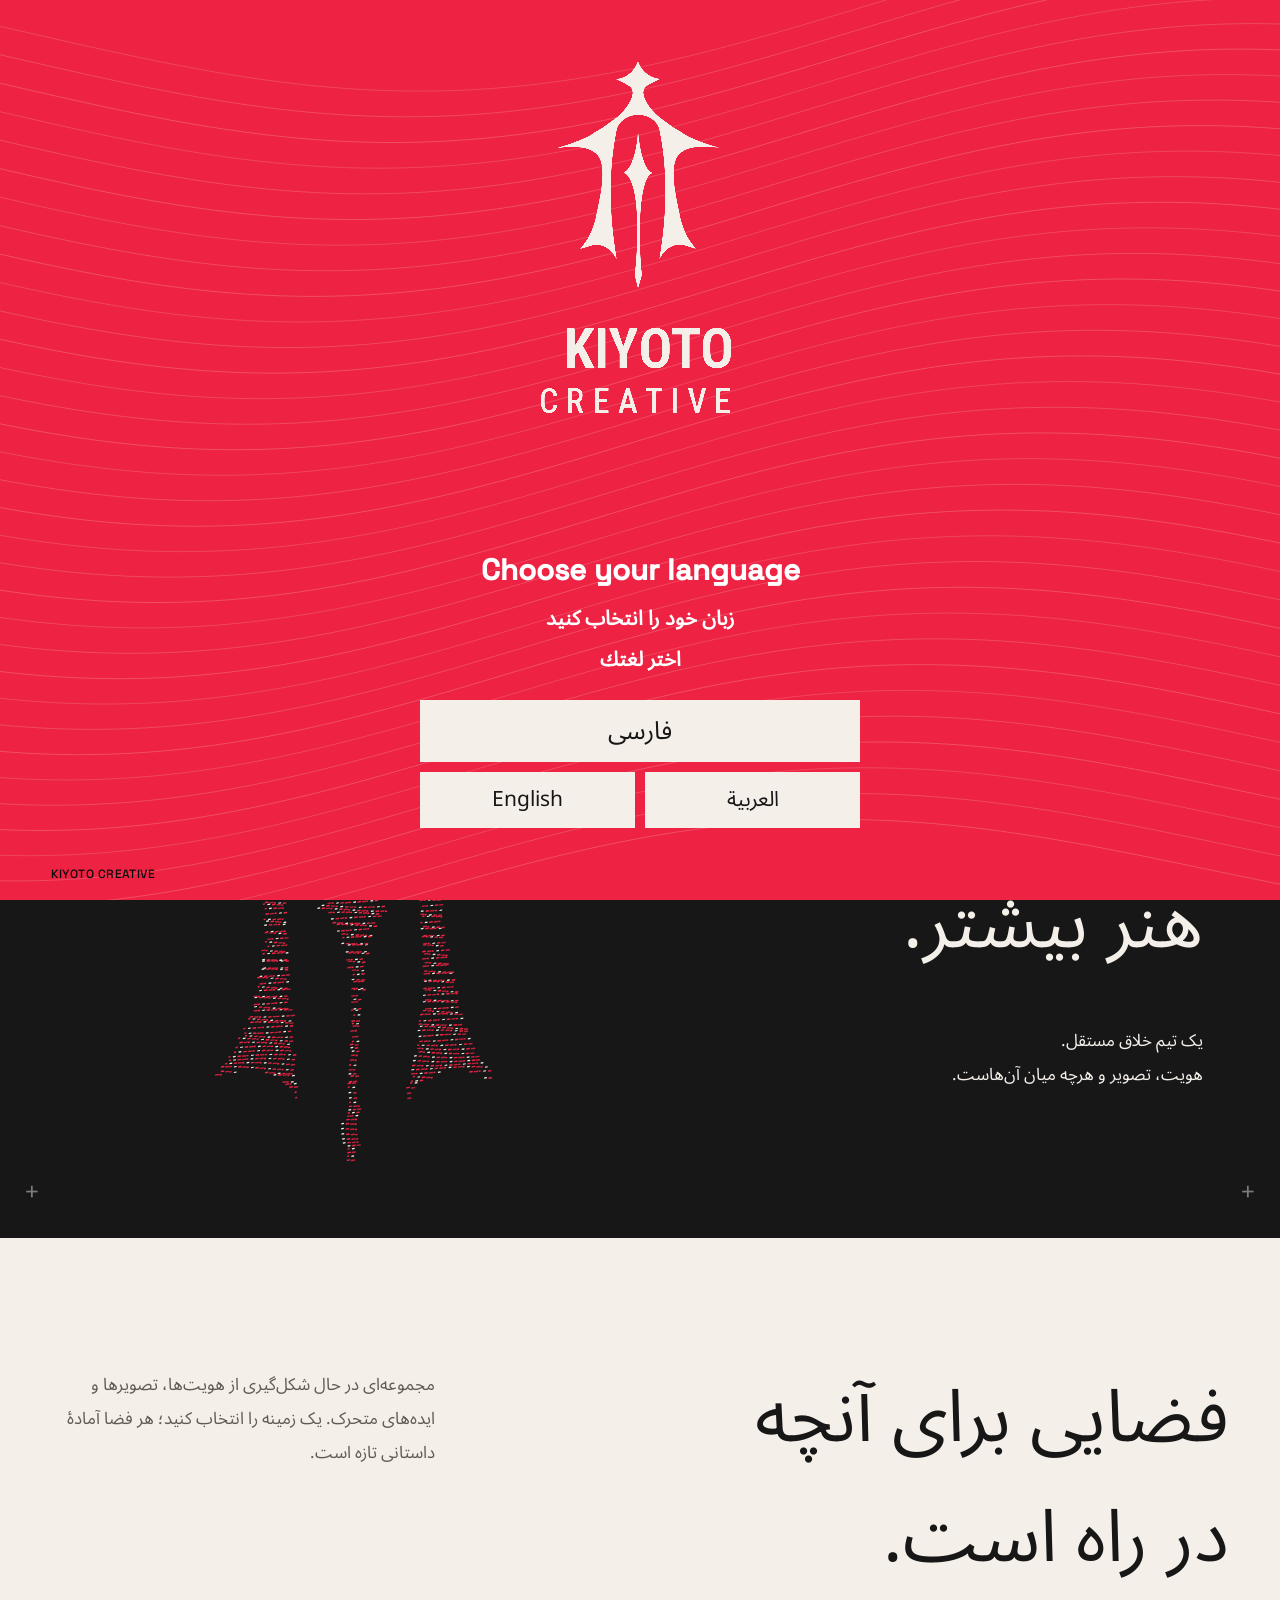
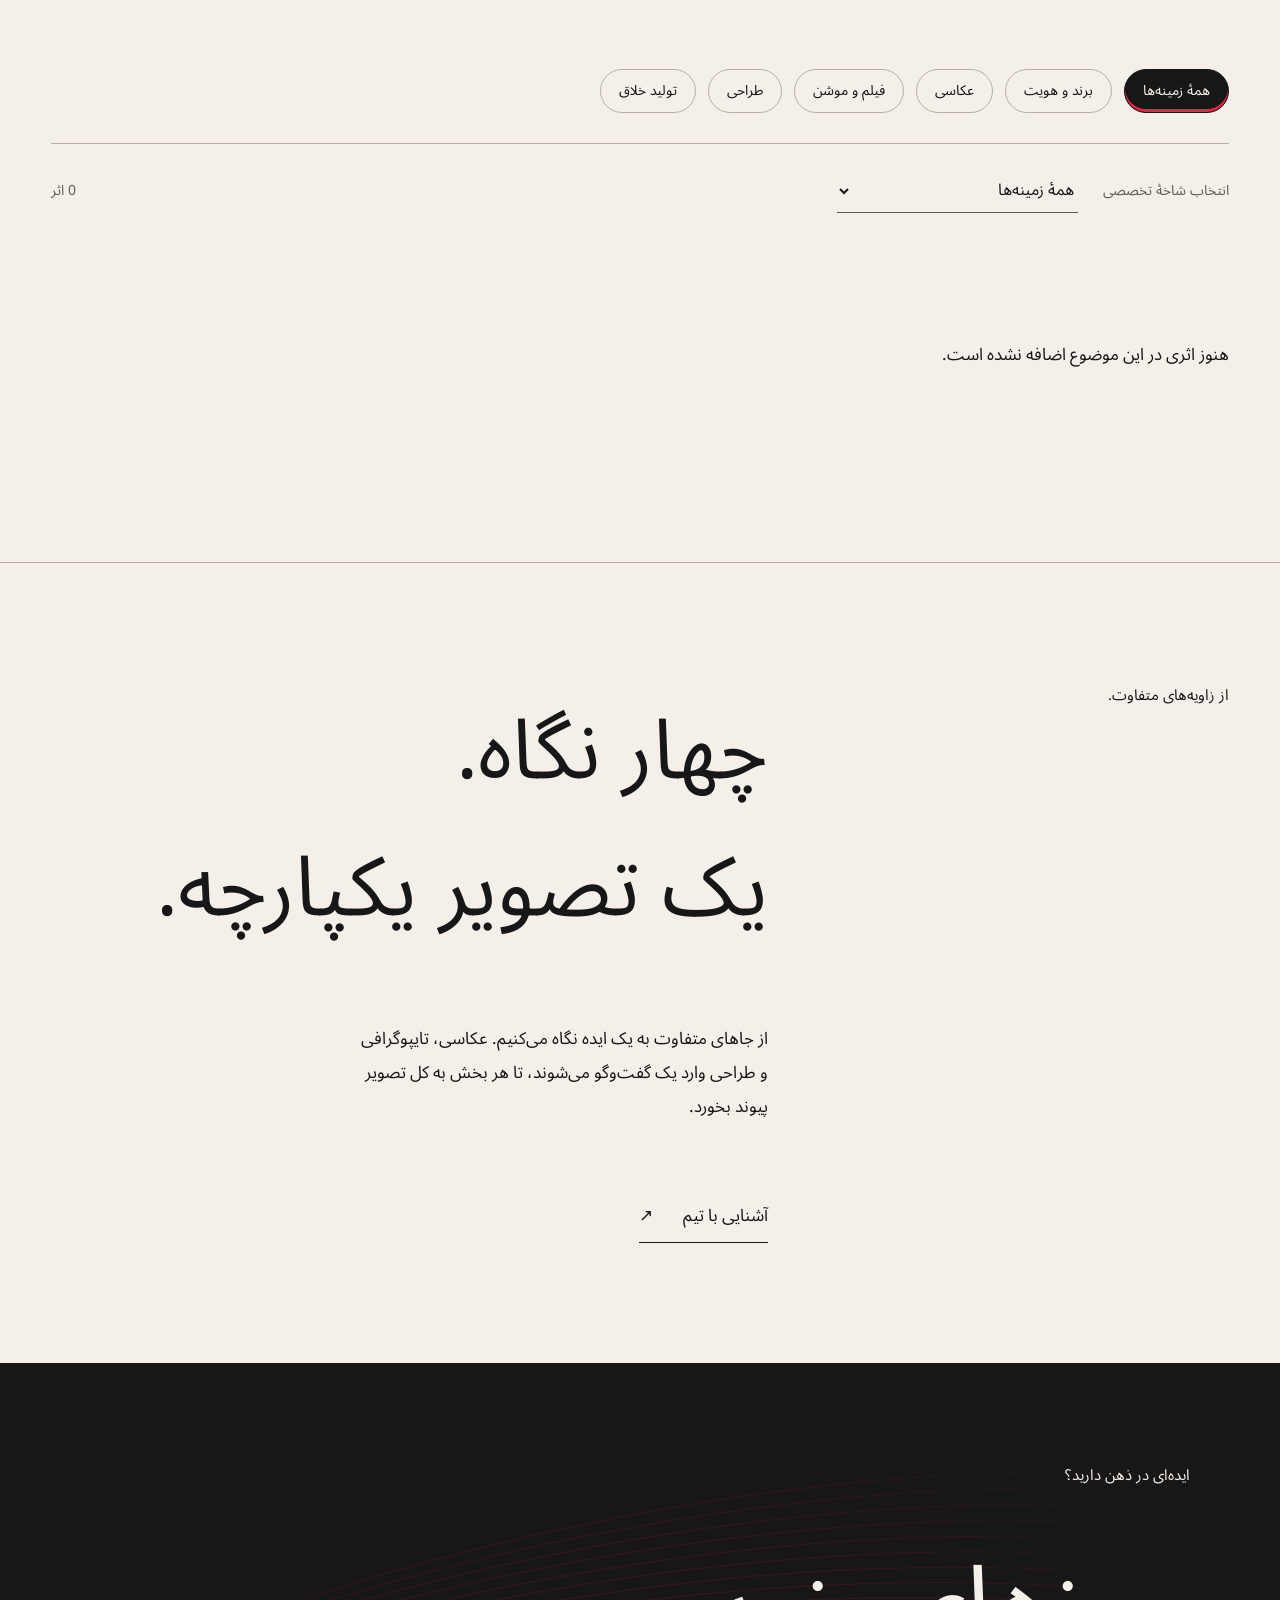
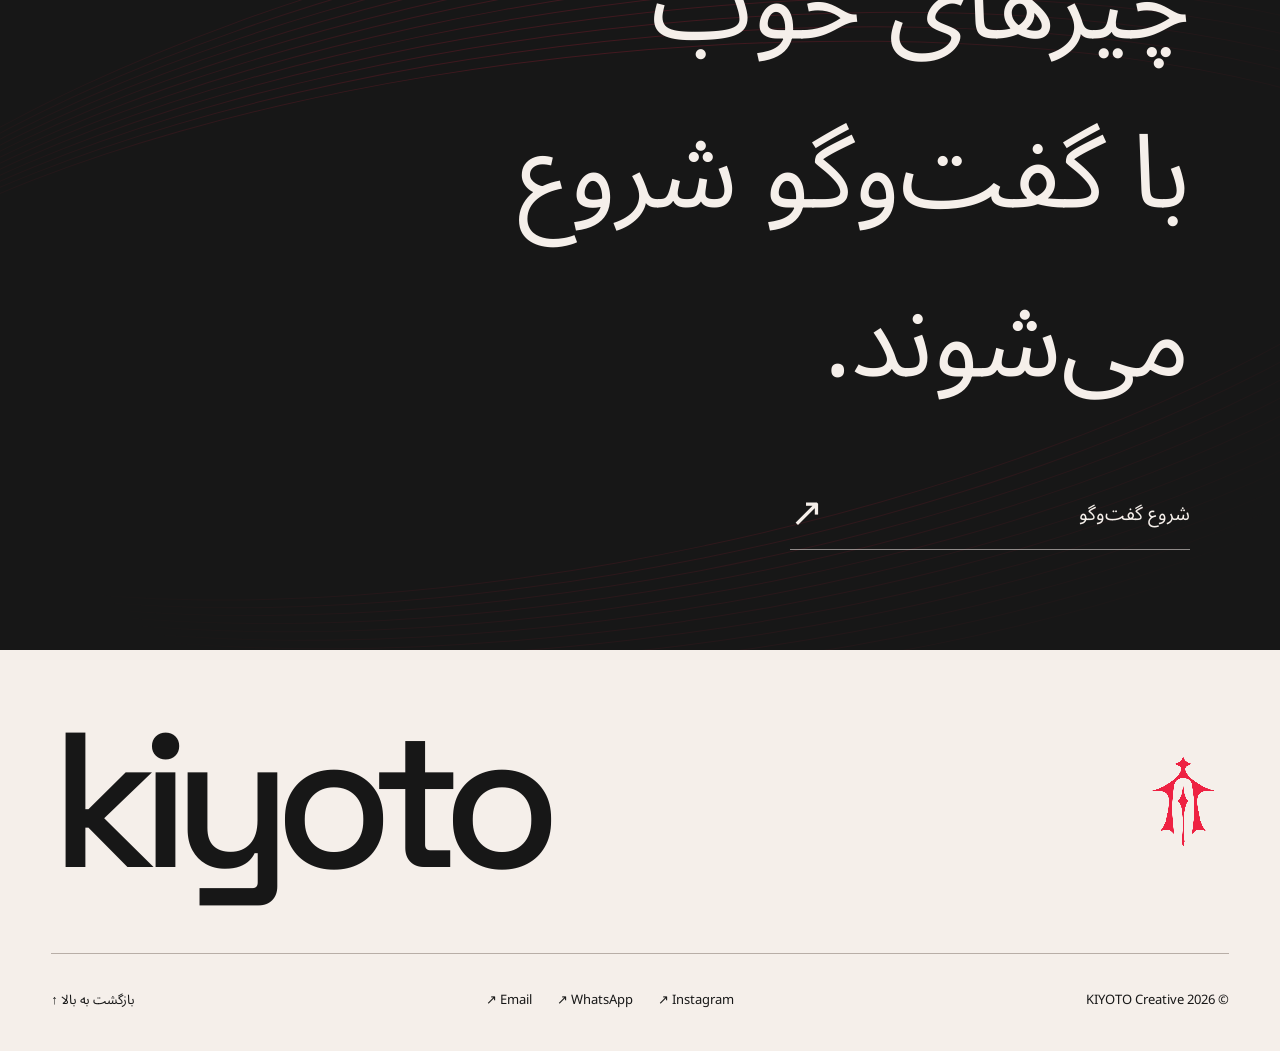
==== commit a62faae5: "Support desktop editing with subject-based photo slots" ====
--- a/index.html
+++ b/index.html
@@ -1,2 +1,2 @@
 <!doctype html>
-<html lang="fa" dir="rtl"><head><meta charset="utf-8"><meta name="viewport" content="width=device-width,initial-scale=1"><meta name="theme-color" content="#F5EFEA"><meta name="description" content="KIYOTO — an independent creative team. Identity, photography, film and design."><title>KIYOTO / Shared Frequency</title><link rel="icon" href="assets/favicon.svg"><link rel="preload" href="assets/space-grotesk.ttf" as="font" type="font/ttf" crossorigin><link rel="stylesheet" href="assets/brand-masks.css"><link rel="stylesheet" href="styles.css?v=20261120-pooya"><script src="vendor/gsap.min.js" defer></script><script src="vendor/ScrollTrigger.min.js" defer></script><script src="vendor/Flip.min.js" defer></script><script src="assets/logo-points.js" defer></script><script src="content.js?v=20261120-pooya" defer></script><script src="motion.js" defer></script><script src="app.js?v=20261120-pooya" defer></script></head><body data-page="work"><div id="app"></div><noscript>KIYOTO — Please enable JavaScript. لطفاً جاوااسکریپت را فعال کنید.</noscript></body></html>+<html lang="fa" dir="rtl"><head><meta charset="utf-8"><meta name="viewport" content="width=device-width,initial-scale=1"><meta name="theme-color" content="#F5EFEA"><meta name="description" content="KIYOTO — an independent creative team. Identity, photography, film and design."><title>KIYOTO / Shared Frequency</title><link rel="icon" href="assets/favicon.svg"><link rel="preload" href="assets/space-grotesk.ttf" as="font" type="font/ttf" crossorigin><link rel="stylesheet" href="assets/brand-masks.css?v=ea6741396519"><link rel="stylesheet" href="styles.css?v=6a7693222338"><script src="vendor/gsap.min.js?v=3d1bea374ab1" defer></script><script src="vendor/ScrollTrigger.min.js?v=b5bb360661f4" defer></script><script src="vendor/Flip.min.js?v=6e9434933eb2" defer></script><script src="assets/logo-points.js?v=62cf84e89394" defer></script><script src="content.js?v=70ec9538c563" defer></script><link rel="stylesheet" href="editor-runtime.css?v=fc6ba5ceea75"><script src="editor-data.js?v=eedac19c05f2" defer></script><script src="editor-runtime.js?v=f04eb5b4cd3c" defer></script><script src="motion.js?v=bf033ac80aed" defer></script><script src="app.js?v=5d0f5e910402" defer></script></head><body data-page="work"><div id="app"></div><noscript>KIYOTO — Please enable JavaScript. لطفاً جاوااسکریپت را فعال کنید.</noscript></body></html>
--- a/editor-runtime.css
+++ b/editor-runtime.css
@@ -0,0 +1,7 @@
+.project-cover{border:0;padding:0;background:var(--cream,#F5EFEA);color:inherit;display:block;position:relative;width:100%;aspect-ratio:4/3;overflow:hidden;text-align:start;cursor:pointer}
+.project-cover img,.project-cover video{width:100%;height:100%;object-fit:cover;display:block;transition:transform .5s ease}
+.project-cover:hover img{transform:scale(1.025)}.project-cover:focus-visible{outline:3px solid #A5122C;outline-offset:4px}
+.play-mark{position:absolute;inset:50% auto auto 50%;transform:translate(-50%,-50%);background:#F5EFEA;color:#171717;padding:16px;border-radius:50%}
+.project-dialog{border:0;background:#F5EFEA;color:#171717;width:min(1120px,94vw);max-height:94vh;padding:clamp(20px,5vw,70px);overscroll-behavior:contain}
+.project-dialog::backdrop{background:#171717aa;backdrop-filter:blur(12px)}.project-dialog-top{display:flex;justify-content:space-between;align-items:center;gap:20px}.project-close{font:inherit;font-size:34px;border:1px solid #17171755;border-radius:50%;width:52px;height:52px;background:transparent;cursor:pointer}.project-dialog h2{font-size:clamp(32px,6vw,80px);line-height:1.4;margin:35px 0}.project-description{max-width:70ch;line-height:1.9;margin-bottom:45px;white-space:pre-wrap}.project-gallery{display:grid;gap:24px}.project-gallery figure{margin:0}.project-gallery img,.project-gallery video{display:block;width:100%;height:auto}.project-close:focus-visible{outline:3px solid #A5122C}
+@media(prefers-reduced-motion:reduce){.project-cover img{transition:none}}
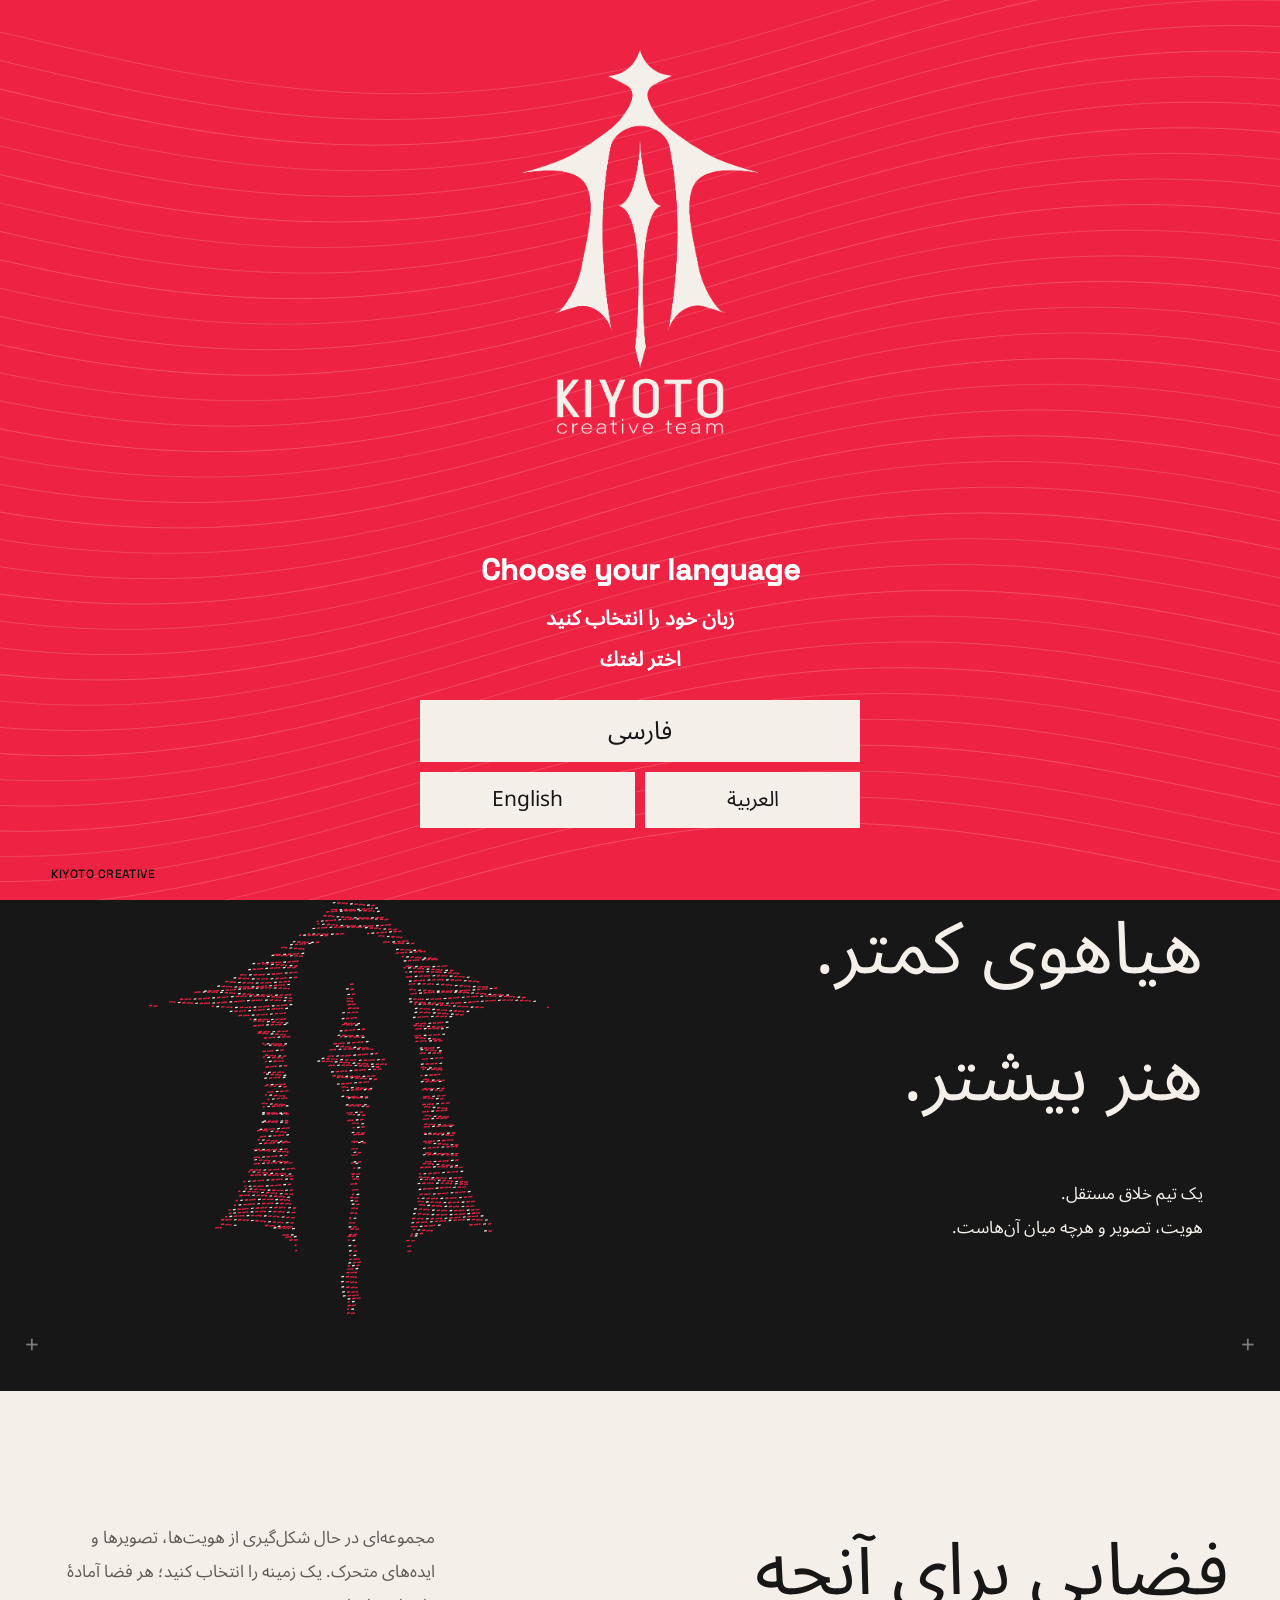
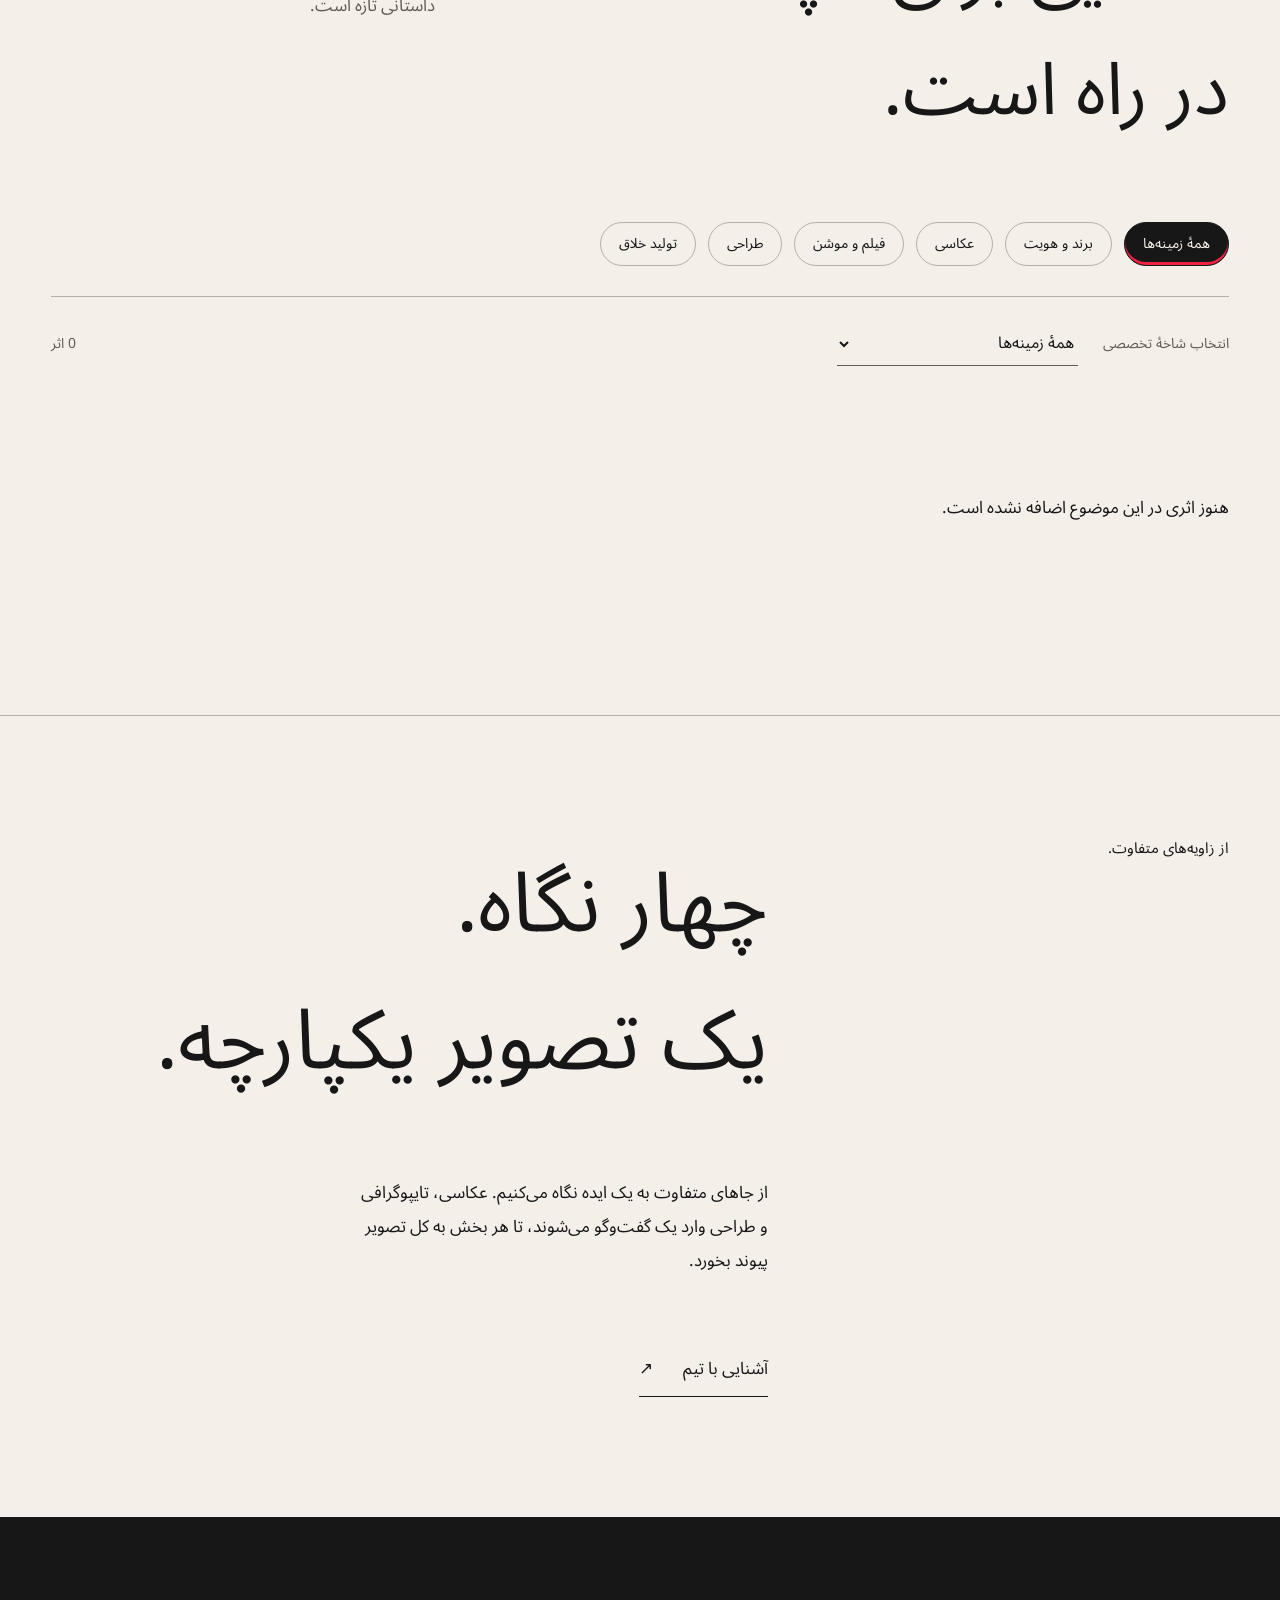
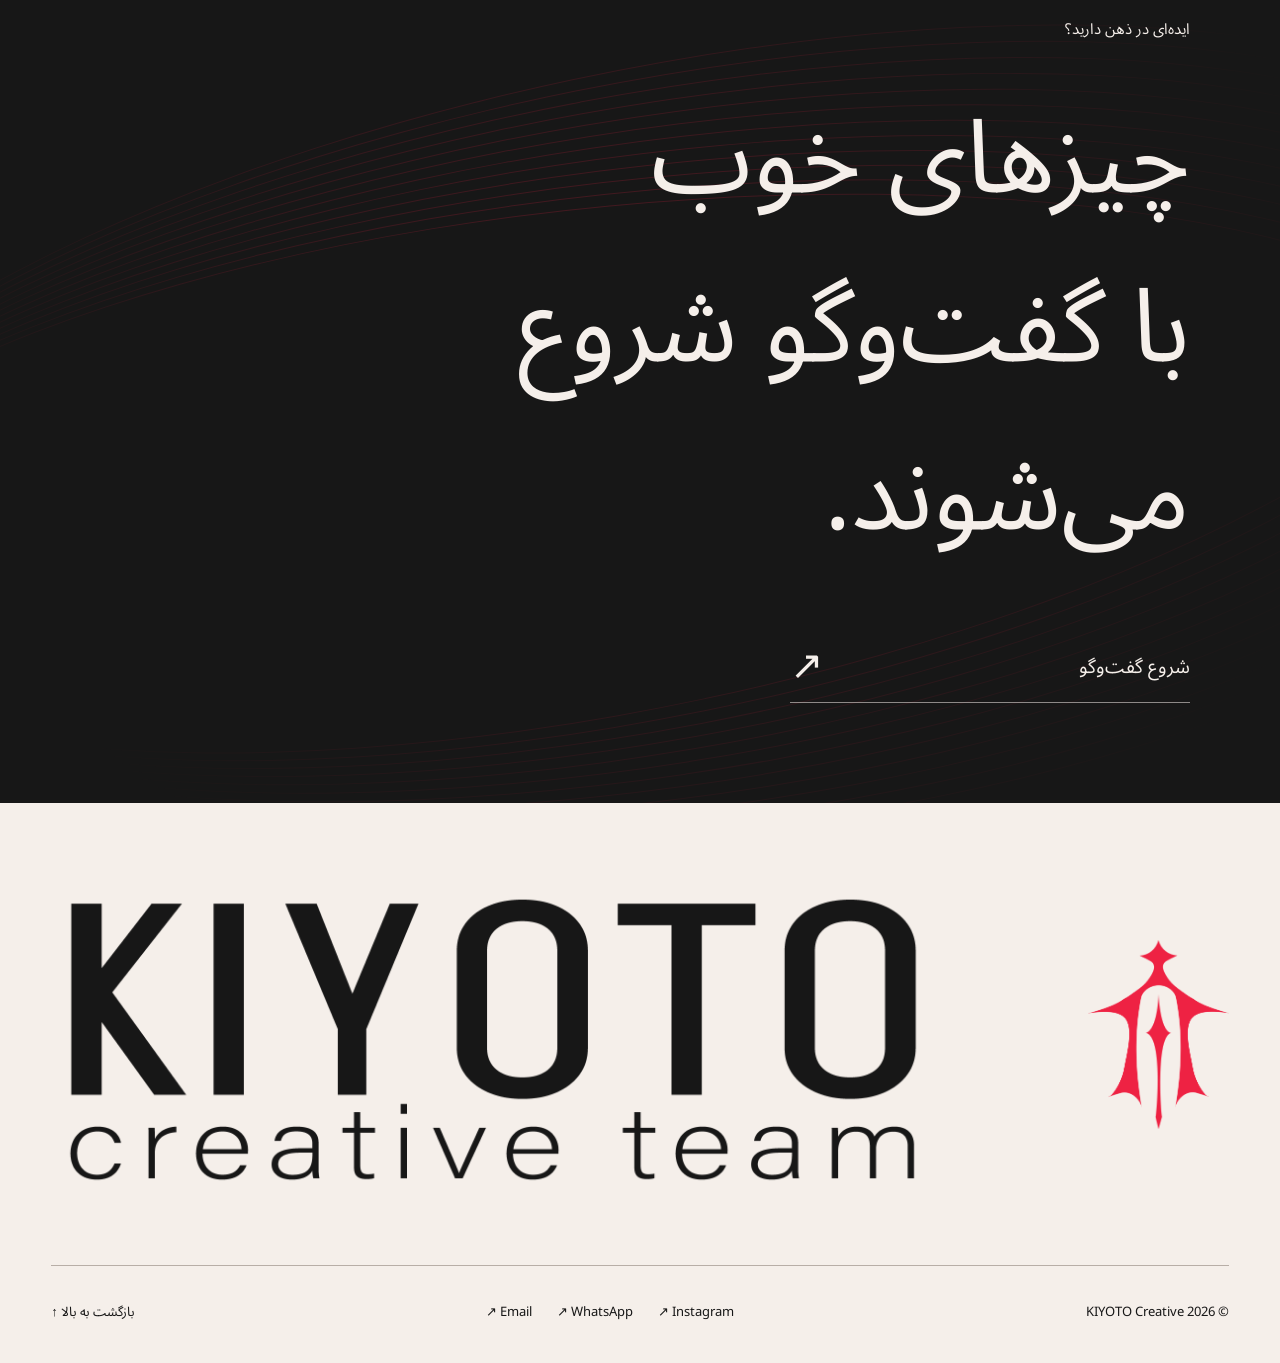
==== commit 63eefa0a: "Use official KIYOTO logo artwork throughout the website" ====
--- a/index.html
+++ b/index.html
@@ -1,2 +1,2 @@
 <!doctype html>
-<html lang="fa" dir="rtl"><head><meta charset="utf-8"><meta name="viewport" content="width=device-width,initial-scale=1"><meta name="theme-color" content="#F5EFEA"><meta name="description" content="KIYOTO — an independent creative team. Identity, photography, film and design."><title>KIYOTO / Shared Frequency</title><link rel="icon" href="assets/favicon.svg"><link rel="preload" href="assets/space-grotesk.ttf" as="font" type="font/ttf" crossorigin><link rel="stylesheet" href="assets/brand-masks.css?v=ea6741396519"><link rel="stylesheet" href="styles.css?v=6a7693222338"><script src="vendor/gsap.min.js?v=3d1bea374ab1" defer></script><script src="vendor/ScrollTrigger.min.js?v=b5bb360661f4" defer></script><script src="vendor/Flip.min.js?v=6e9434933eb2" defer></script><script src="assets/logo-points.js?v=62cf84e89394" defer></script><script src="content.js?v=70ec9538c563" defer></script><link rel="stylesheet" href="editor-runtime.css?v=fc6ba5ceea75"><script src="editor-data.js?v=eedac19c05f2" defer></script><script src="editor-runtime.js?v=f04eb5b4cd3c" defer></script><script src="motion.js?v=bf033ac80aed" defer></script><script src="app.js?v=5d0f5e910402" defer></script></head><body data-page="work"><div id="app"></div><noscript>KIYOTO — Please enable JavaScript. لطفاً جاوااسکریپت را فعال کنید.</noscript></body></html>+<html lang="fa" dir="rtl"><head><meta charset="utf-8"><meta name="viewport" content="width=device-width,initial-scale=1"><meta name="theme-color" content="#F5EFEA"><meta name="description" content="KIYOTO — an independent creative team. Identity, photography, film and design."><title>KIYOTO / Shared Frequency</title><link rel="icon" href="assets/favicon.svg"><link rel="preload" href="assets/space-grotesk.ttf" as="font" type="font/ttf" crossorigin><link rel="stylesheet" href="assets/brand-masks.css?v=ea6741396519"><link rel="stylesheet" href="styles.css?v=be185847ef92"><script src="vendor/gsap.min.js?v=3d1bea374ab1" defer></script><script src="vendor/ScrollTrigger.min.js?v=b5bb360661f4" defer></script><script src="vendor/Flip.min.js?v=6e9434933eb2" defer></script><script src="assets/logo-points.js?v=62cf84e89394" defer></script><script src="content.js?v=70ec9538c563" defer></script><link rel="stylesheet" href="editor-runtime.css?v=fc6ba5ceea75"><script src="editor-data.js?v=eedac19c05f2" defer></script><script src="editor-runtime.js?v=0bb3d4f18821" defer></script><script src="motion.js?v=bf033ac80aed" defer></script><script src="app.js?v=20a7dd10d433" defer></script></head><body data-page="work"><div id="app"></div><noscript>KIYOTO — Please enable JavaScript. لطفاً جاوااسکریپت را فعال کنید.</noscript></body></html>
--- a/styles.css
+++ b/styles.css
@@ -23,3 +23,11 @@
 .person-copy p+p{margin-top:1.2em}
 #pooya{scroll-margin-top:30px}
 #pooya img{filter:grayscale(1);object-position:50% 28%}
+
+/* Official KIYOTO artwork: preserve the supplied letterforms and proportions. */
+:root{--symbol-mask:url("assets/brand-symbol.png");--full-mask:url("assets/brand-lockup.png")}
+.brand-art{display:block;flex-shrink:0;background:currentColor;mask:url("assets/brand-wordmark.png") center/contain no-repeat;-webkit-mask:url("assets/brand-wordmark.png") center/contain no-repeat;aspect-ratio:1786/690}
+.brand{gap:11px;letter-spacing:0}.brand>.brand-art{width:136px;height:auto}.brand .symbol{width:22px;height:32px}
+.giant-word,html[dir=rtl] .giant-word{display:block;font-size:inherit;line-height:1;letter-spacing:0;margin:0;padding:22px 0 20px;width:100%}.giant-word>.brand-art{width:100%;height:auto}
+.footer-brand{display:flex;align-items:center;justify-content:space-between;gap:5vw;font-size:inherit;letter-spacing:0}.footer-brand>.brand-art{width:75%;height:auto}.footer-brand>.symbol{width:12%;height:auto;aspect-ratio:2449/3278}
+@media(max-width:540px){.brand>.brand-art{width:112px}.brand .symbol{width:19px;height:28px}.giant-word,html[dir=rtl] .giant-word{padding-block:28px}.footer-brand>.brand-art{width:78%}}
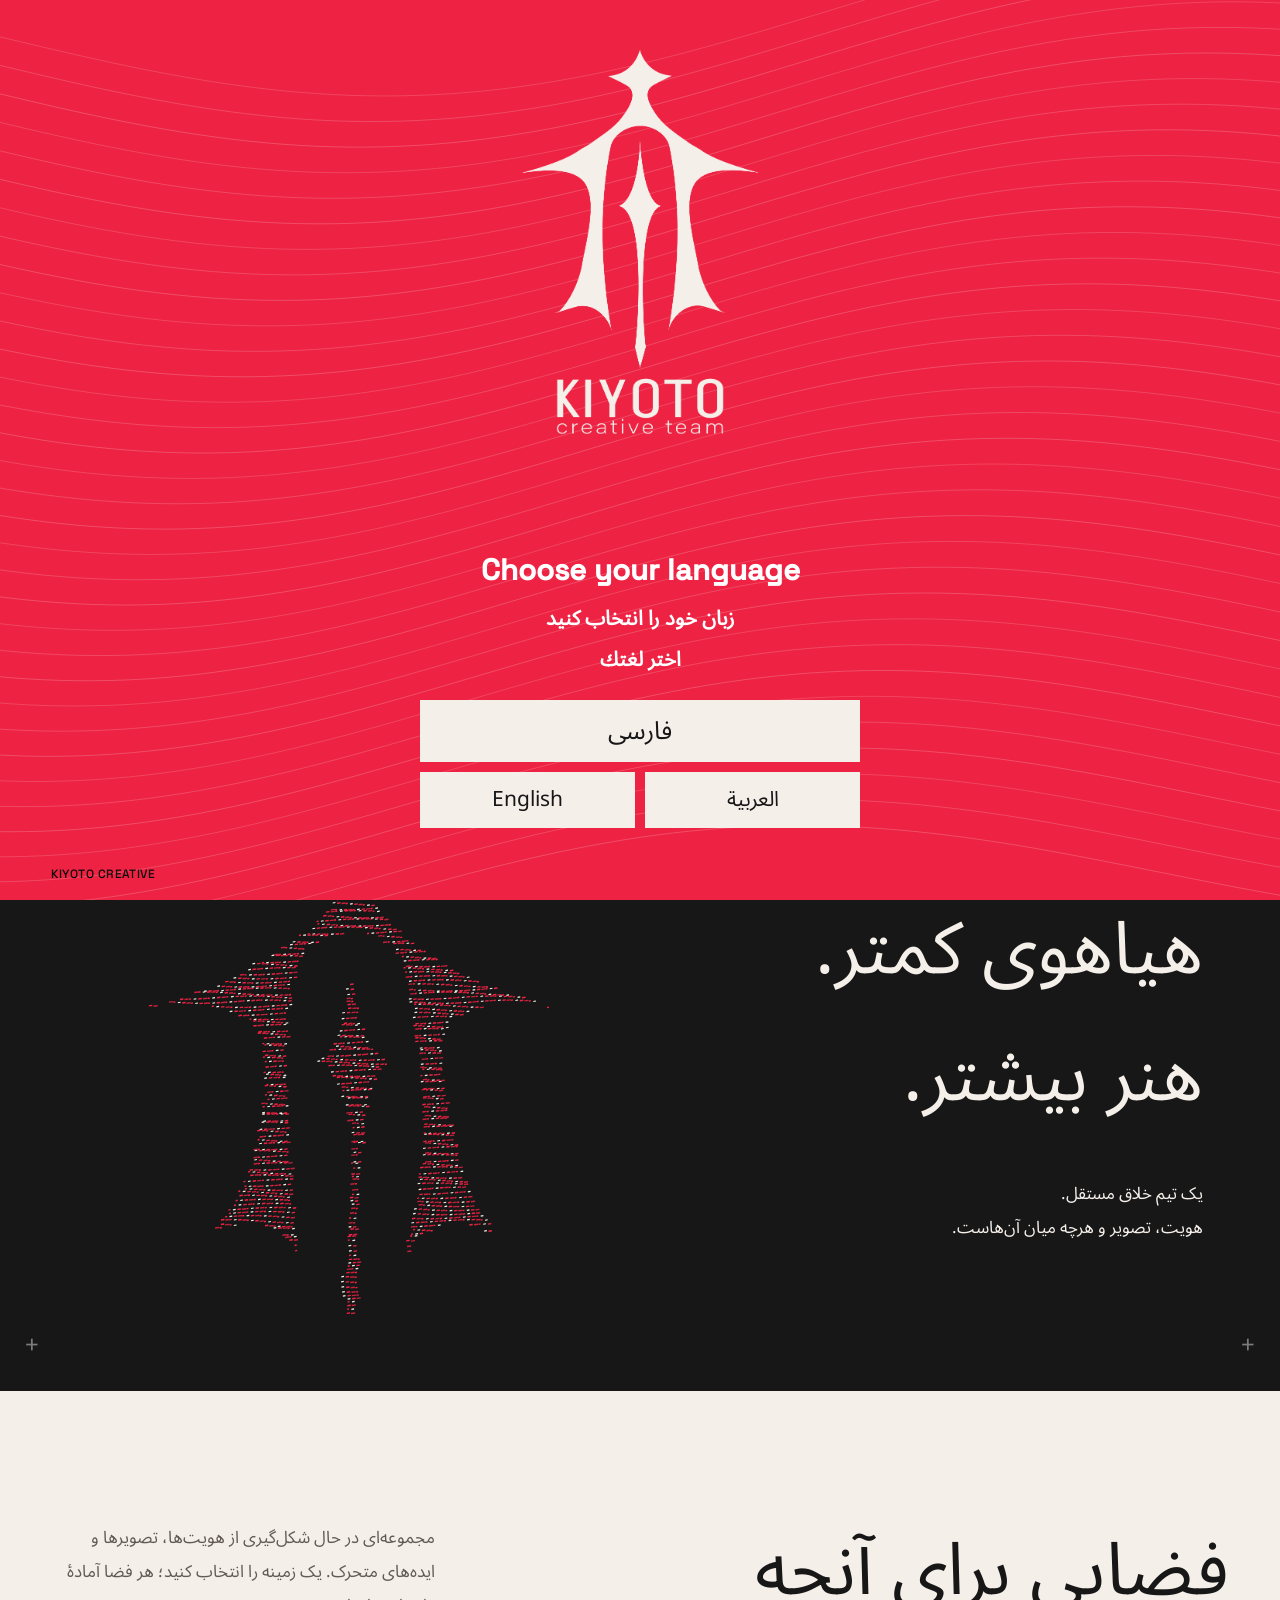
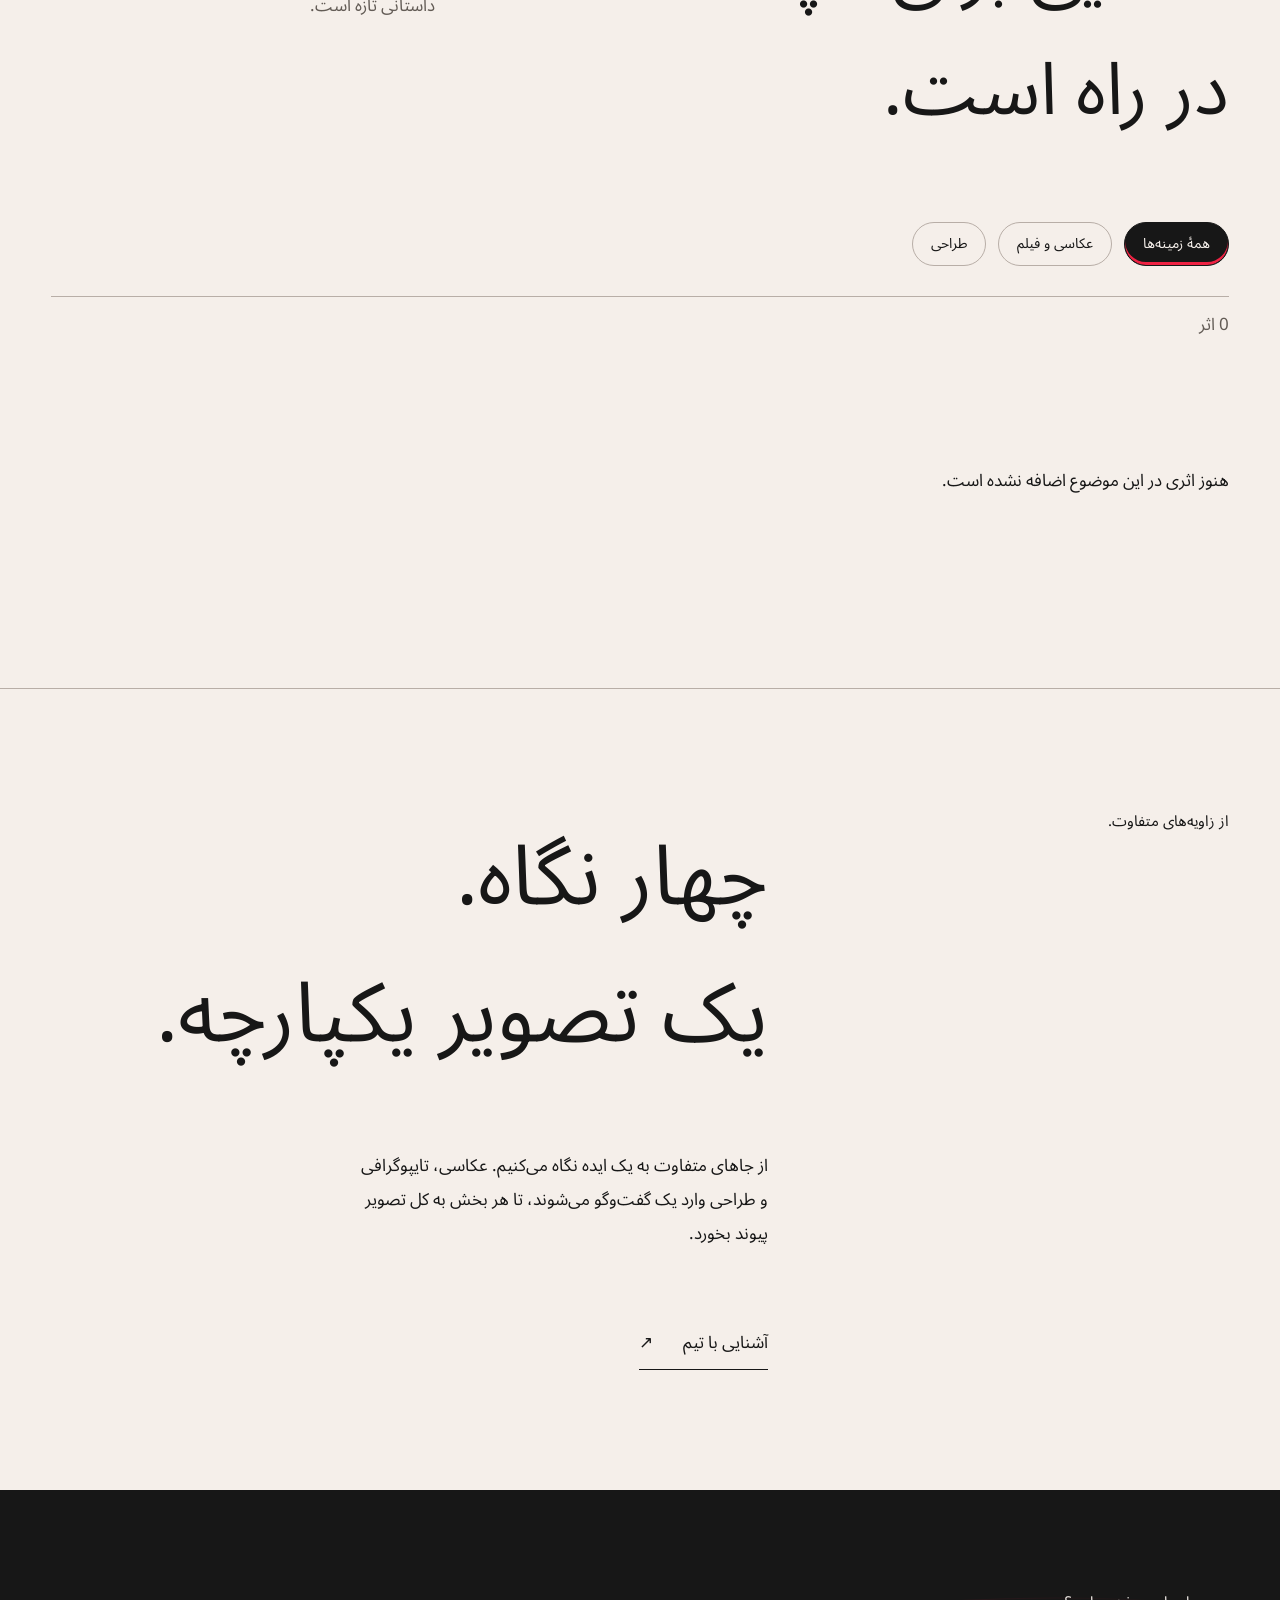
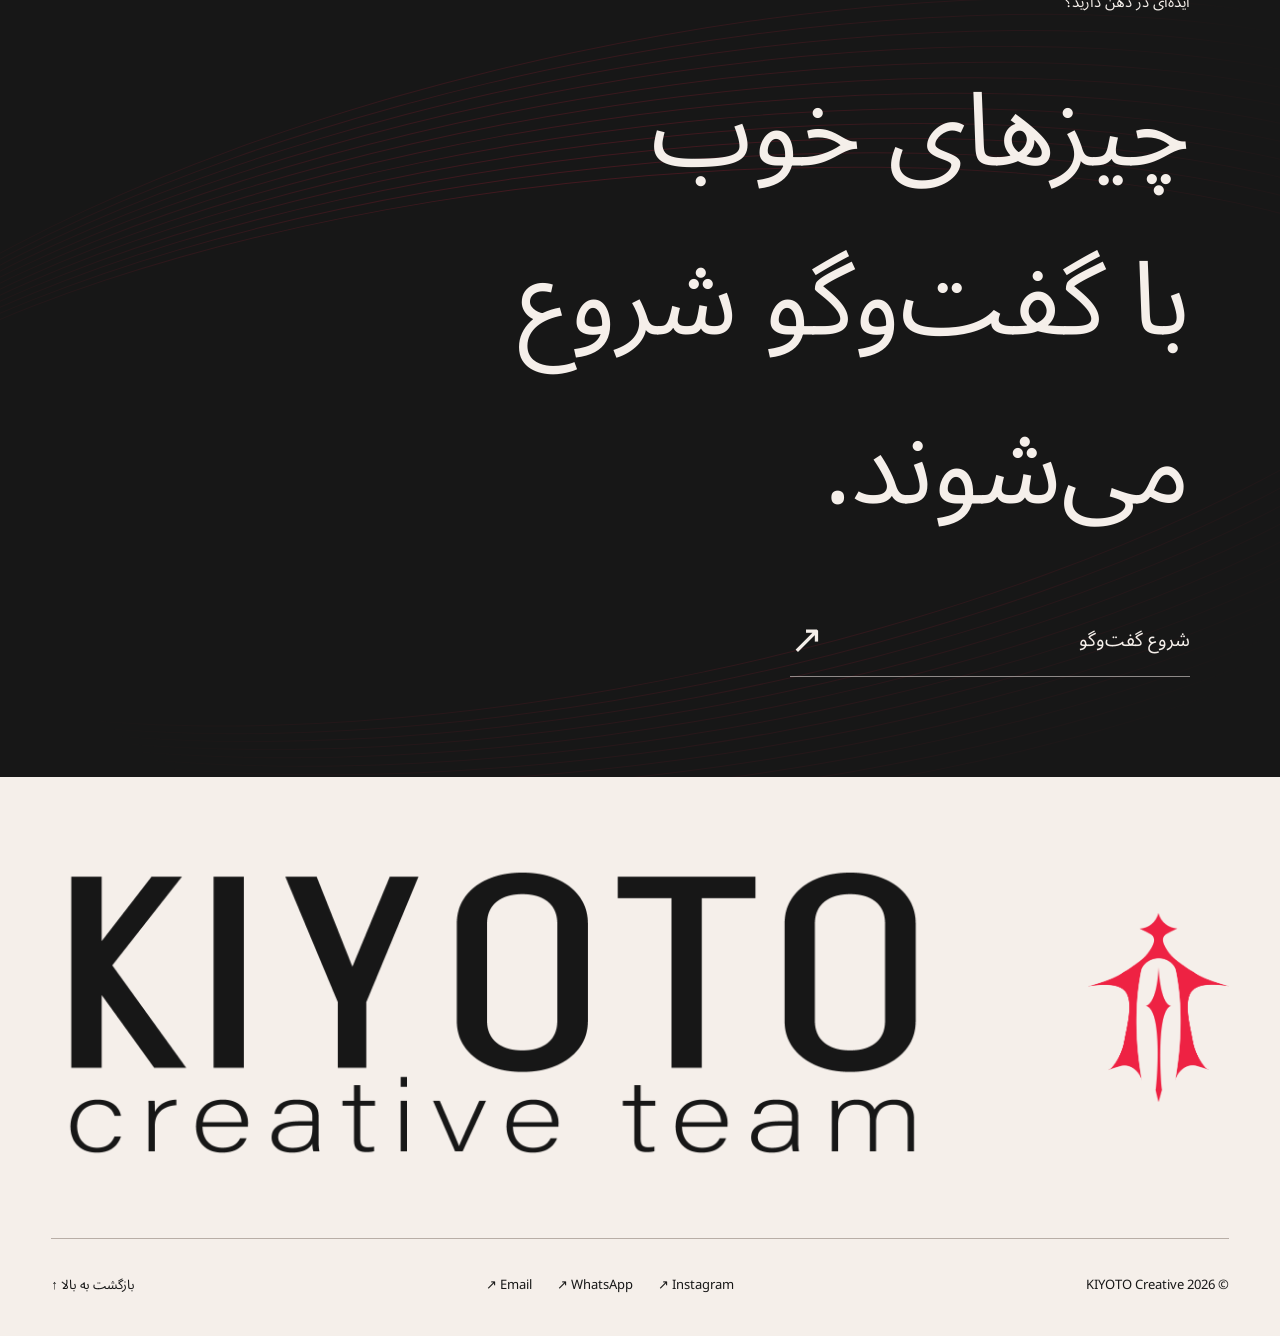
==== commit 4ee053f9: "Group portfolio filters under Photography and Film and Design" ====
--- a/index.html
+++ b/index.html
@@ -1,2 +1,2 @@
 <!doctype html>
-<html lang="fa" dir="rtl"><head><meta charset="utf-8"><meta name="viewport" content="width=device-width,initial-scale=1"><meta name="theme-color" content="#F5EFEA"><meta name="description" content="KIYOTO — an independent creative team. Identity, photography, film and design."><title>KIYOTO / Shared Frequency</title><link rel="icon" href="assets/favicon.svg"><link rel="preload" href="assets/space-grotesk.ttf" as="font" type="font/ttf" crossorigin><link rel="stylesheet" href="assets/brand-masks.css?v=ea6741396519"><link rel="stylesheet" href="styles.css?v=be185847ef92"><script src="vendor/gsap.min.js?v=3d1bea374ab1" defer></script><script src="vendor/ScrollTrigger.min.js?v=b5bb360661f4" defer></script><script src="vendor/Flip.min.js?v=6e9434933eb2" defer></script><script src="assets/logo-points.js?v=62cf84e89394" defer></script><script src="content.js?v=70ec9538c563" defer></script><link rel="stylesheet" href="editor-runtime.css?v=fc6ba5ceea75"><script src="editor-data.js?v=eedac19c05f2" defer></script><script src="editor-runtime.js?v=0bb3d4f18821" defer></script><script src="motion.js?v=bf033ac80aed" defer></script><script src="app.js?v=20a7dd10d433" defer></script></head><body data-page="work"><div id="app"></div><noscript>KIYOTO — Please enable JavaScript. لطفاً جاوااسکریپت را فعال کنید.</noscript></body></html>+<html lang="fa" dir="rtl"><head><meta charset="utf-8"><meta name="viewport" content="width=device-width,initial-scale=1"><meta name="theme-color" content="#F5EFEA"><title>KIYOTO Creative Team</title><link rel="preload" href="assets/space-grotesk.ttf" as="font" type="font/ttf" crossorigin><link rel="stylesheet" href="assets/brand-masks.css?v=ea6741396519"><link rel="stylesheet" href="styles.css?v=4a67b7caa434"><script src="vendor/gsap.min.js?v=3d1bea374ab1" defer></script><script src="vendor/ScrollTrigger.min.js?v=b5bb360661f4" defer></script><script src="vendor/Flip.min.js?v=6e9434933eb2" defer></script><script src="assets/logo-points.js?v=62cf84e89394" defer></script><script src="content.js?v=70ec9538c563" defer></script><link rel="stylesheet" href="editor-runtime.css?v=fc6ba5ceea75"><script src="editor-data.js?v=11f5edebc4d9" defer></script><script src="editor-runtime.js?v=fce65c697c09" defer></script><script src="motion.js?v=bf033ac80aed" defer></script><script src="app.js?v=ea36ec47fb14" defer></script><meta name="description" content="An independent creative team. Photography, film, brand identity and design."><link rel="canonical" href="https://kiyotoadv.github.io/"><link rel="icon" href="assets/favicon.svg"><meta property="og:type" content="website"><meta property="og:title" content="KIYOTO Creative Team"><meta property="og:description" content="An independent creative team. Photography, film, brand identity and design."><meta property="og:url" content="https://kiyotoadv.github.io/"><meta property="og:image" content="https://kiyotoadv.github.io/assets/brand-lockup.png"><meta name="twitter:card" content="summary_large_image"><meta name="twitter:title" content="KIYOTO Creative Team"><meta name="twitter:description" content="An independent creative team. Photography, film, brand identity and design."><meta name="twitter:image" content="https://kiyotoadv.github.io/assets/brand-lockup.png"></head><body data-page="work"><div id="app"></div><noscript>KIYOTO — Please enable JavaScript. لطفاً جاوااسکریپت را فعال کنید.</noscript></body></html>
--- a/styles.css
+++ b/styles.css
@@ -31,3 +31,5 @@
 .giant-word,html[dir=rtl] .giant-word{display:block;font-size:inherit;line-height:1;letter-spacing:0;margin:0;padding:22px 0 20px;width:100%}.giant-word>.brand-art{width:100%;height:auto}
 .footer-brand{display:flex;align-items:center;justify-content:space-between;gap:5vw;font-size:inherit;letter-spacing:0}.footer-brand>.brand-art{width:75%;height:auto}.footer-brand>.symbol{width:12%;height:auto;aspect-ratio:2449/3278}
 @media(max-width:540px){.brand>.brand-art{width:112px}.brand .symbol{width:19px;height:28px}.giant-word,html[dir=rtl] .giant-word{padding-block:28px}.footer-brand>.brand-art{width:78%}}
+
+.subject-filters{width:100%;margin-top:22px}.subject-filter-tier{display:flex;flex-wrap:wrap;gap:9px;margin-bottom:12px;padding-top:12px;border-top:1px solid var(--rule)}.subject-filter-tier button{padding:10px 16px;border:1px solid var(--rule);border-radius:25px;font-size:14px;line-height:1.5}.subject-filter-tier button.active{background:var(--ink);color:var(--paper);border-color:var(--ink)}.subject-filter-tier button:hover{border-color:var(--wine)}.collection-controls{flex-wrap:wrap}.collection-controls>.result-count{display:block;margin-top:15px}
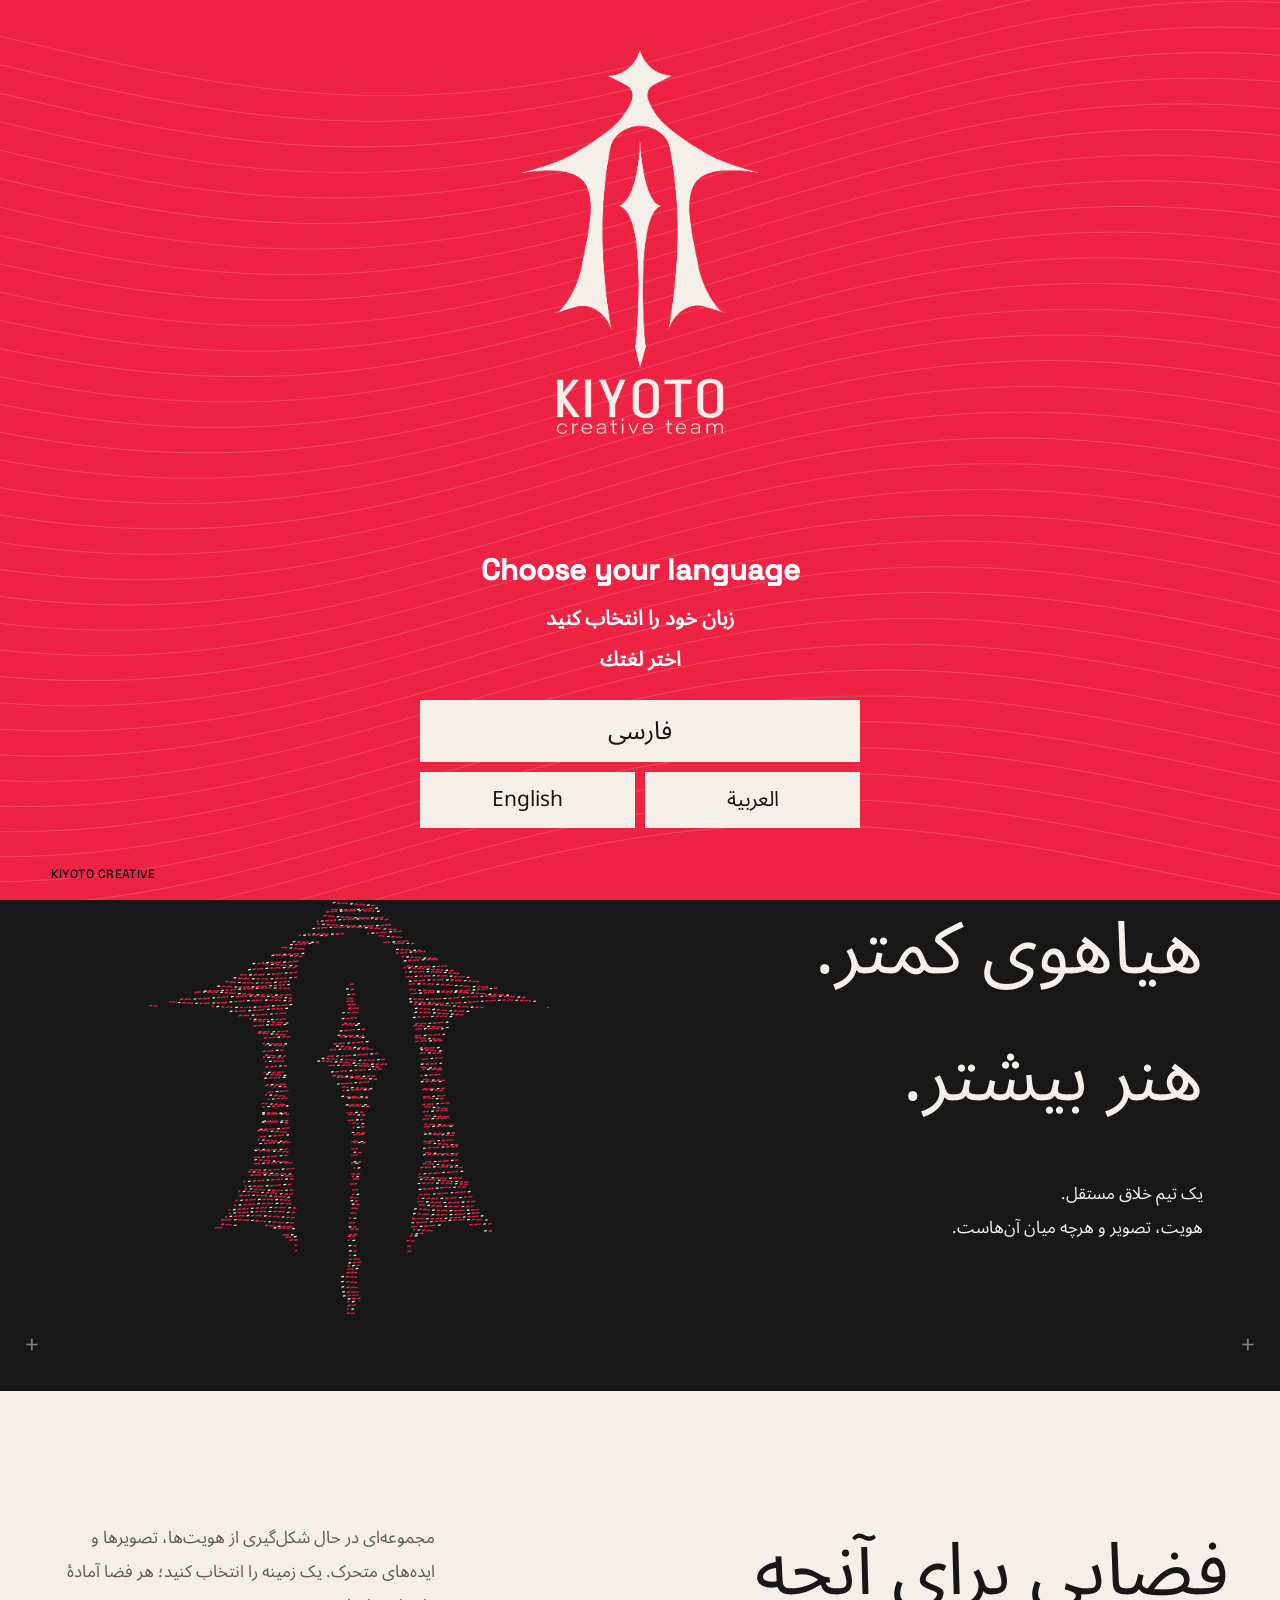
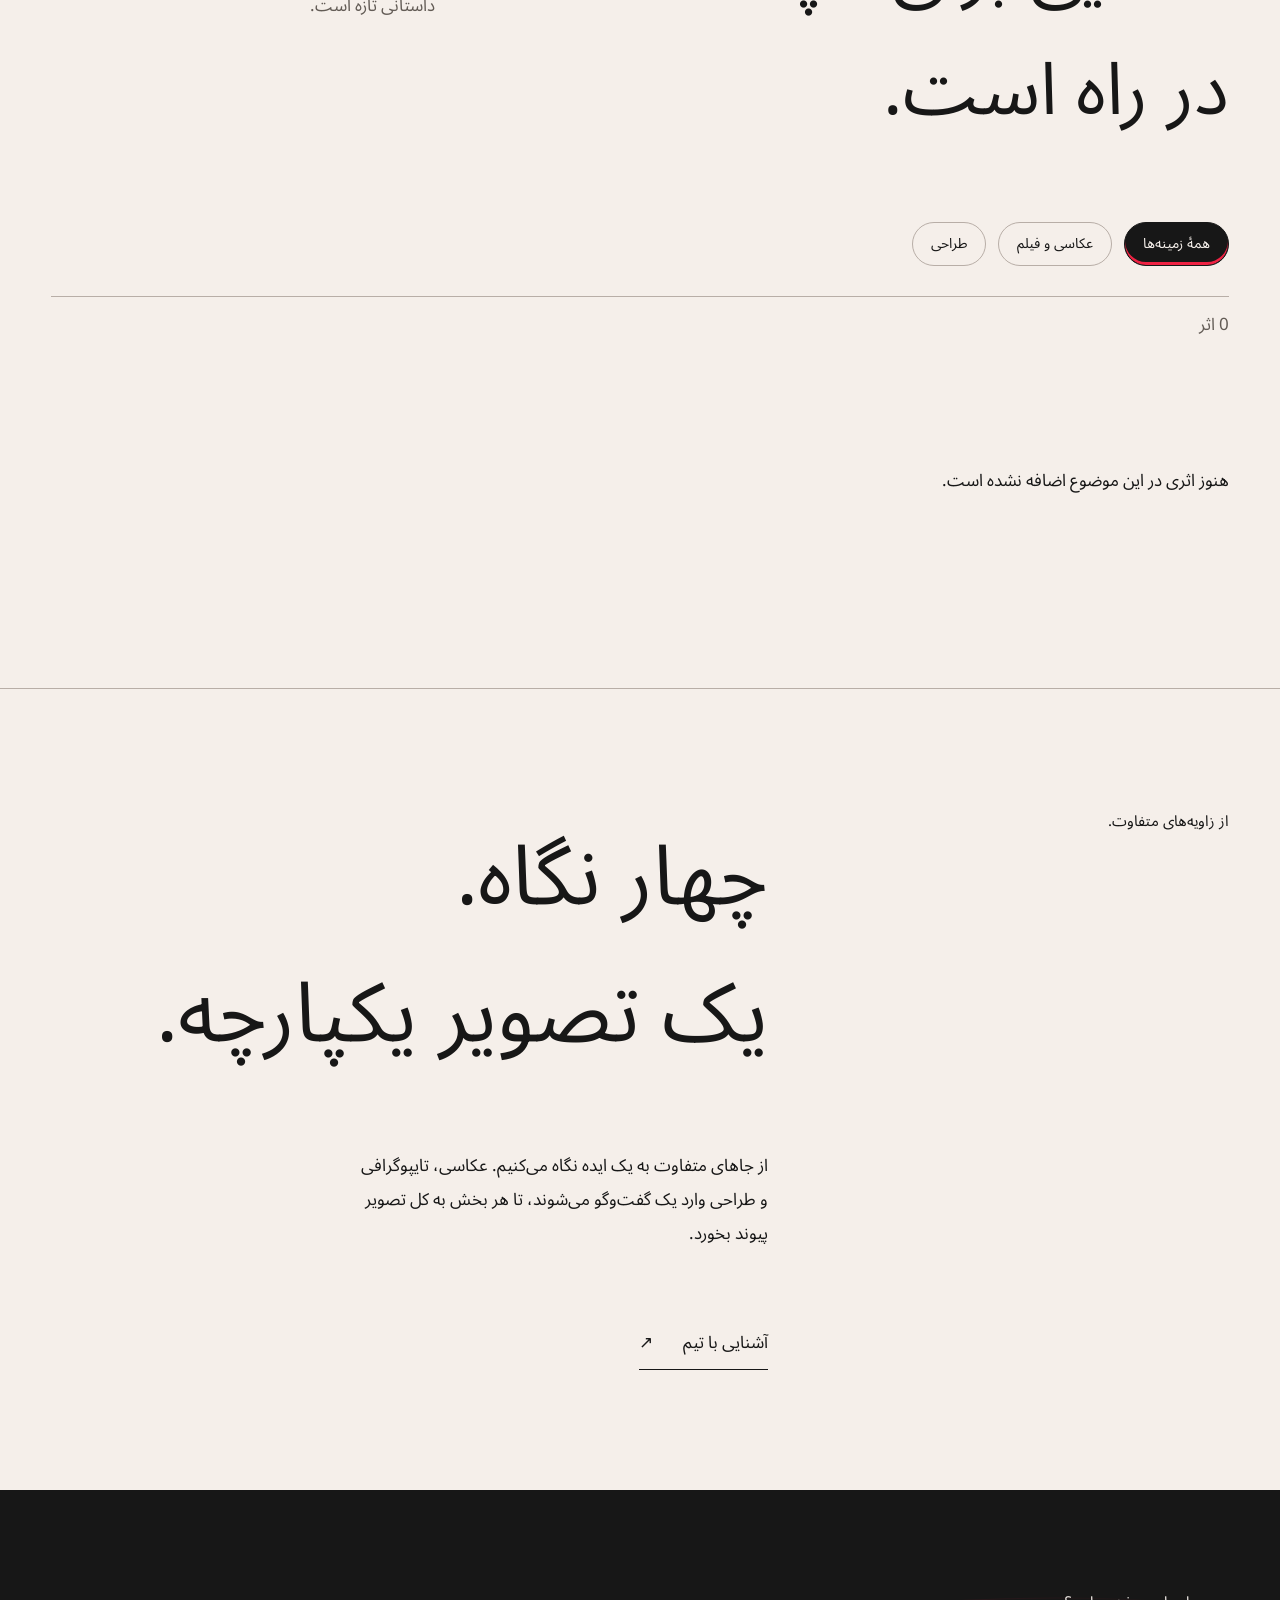
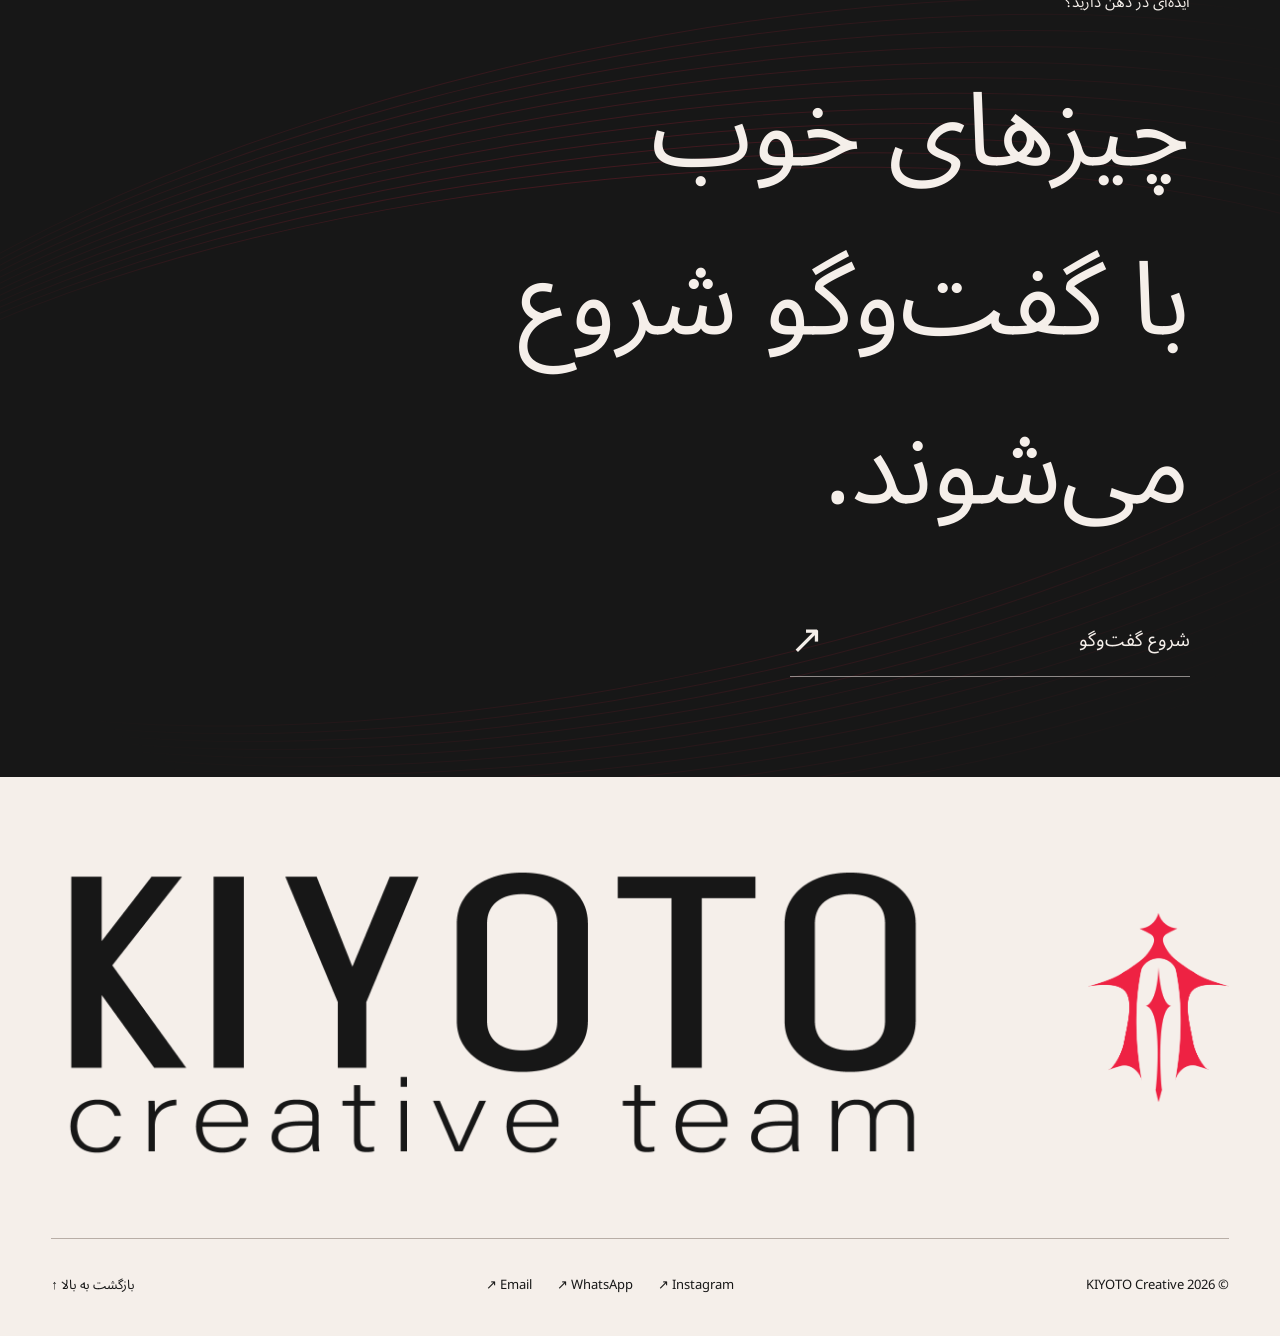
==== commit 1c484e5b: "Improve phone swipe interaction and process reading layout" ====
--- a/index.html
+++ b/index.html
@@ -1,2 +1,2 @@
 <!doctype html>
-<html lang="fa" dir="rtl"><head><meta charset="utf-8"><meta name="viewport" content="width=device-width,initial-scale=1"><meta name="theme-color" content="#F5EFEA"><title>KIYOTO Creative Team</title><link rel="preload" href="assets/space-grotesk.ttf" as="font" type="font/ttf" crossorigin><link rel="stylesheet" href="assets/brand-masks.css?v=ea6741396519"><link rel="stylesheet" href="styles.css?v=4a67b7caa434"><script src="vendor/gsap.min.js?v=3d1bea374ab1" defer></script><script src="vendor/ScrollTrigger.min.js?v=b5bb360661f4" defer></script><script src="vendor/Flip.min.js?v=6e9434933eb2" defer></script><script src="assets/logo-points.js?v=62cf84e89394" defer></script><script src="content.js?v=70ec9538c563" defer></script><link rel="stylesheet" href="editor-runtime.css?v=fc6ba5ceea75"><script src="editor-data.js?v=11f5edebc4d9" defer></script><script src="editor-runtime.js?v=fce65c697c09" defer></script><script src="motion.js?v=bf033ac80aed" defer></script><script src="app.js?v=ea36ec47fb14" defer></script><meta name="description" content="An independent creative team. Photography, film, brand identity and design."><link rel="canonical" href="https://kiyotoadv.github.io/"><link rel="icon" href="assets/favicon.svg"><meta property="og:type" content="website"><meta property="og:title" content="KIYOTO Creative Team"><meta property="og:description" content="An independent creative team. Photography, film, brand identity and design."><meta property="og:url" content="https://kiyotoadv.github.io/"><meta property="og:image" content="https://kiyotoadv.github.io/assets/brand-lockup.png"><meta name="twitter:card" content="summary_large_image"><meta name="twitter:title" content="KIYOTO Creative Team"><meta name="twitter:description" content="An independent creative team. Photography, film, brand identity and design."><meta name="twitter:image" content="https://kiyotoadv.github.io/assets/brand-lockup.png"></head><body data-page="work"><div id="app"></div><noscript>KIYOTO — Please enable JavaScript. لطفاً جاوااسکریپت را فعال کنید.</noscript></body></html>+<html lang="fa" dir="rtl"><head><meta charset="utf-8"><meta name="viewport" content="width=device-width,initial-scale=1"><meta name="theme-color" content="#F5EFEA"><title>KIYOTO Creative Team</title><link rel="preload" href="assets/space-grotesk.ttf" as="font" type="font/ttf" crossorigin><link rel="stylesheet" href="assets/brand-masks.css?v=ea6741396519"><link rel="stylesheet" href="styles.css?v=02982023de5a"><script src="vendor/gsap.min.js?v=3d1bea374ab1" defer></script><script src="vendor/ScrollTrigger.min.js?v=b5bb360661f4" defer></script><script src="vendor/Flip.min.js?v=6e9434933eb2" defer></script><script src="assets/logo-points.js?v=62cf84e89394" defer></script><script src="content.js?v=70ec9538c563" defer></script><link rel="stylesheet" href="editor-runtime.css?v=fc6ba5ceea75"><script src="editor-data.js?v=11f5edebc4d9" defer></script><script src="editor-runtime.js?v=fce65c697c09" defer></script><script src="motion.js?v=8f7c773cee5e" defer></script><script src="app.js?v=5615f4871e3c" defer></script><meta name="description" content="An independent creative team. Photography, film, brand identity and design."><link rel="canonical" href="https://kiyotoadv.github.io/"><link rel="icon" href="assets/favicon.svg"><meta property="og:type" content="website"><meta property="og:title" content="KIYOTO Creative Team"><meta property="og:description" content="An independent creative team. Photography, film, brand identity and design."><meta property="og:url" content="https://kiyotoadv.github.io/"><meta property="og:image" content="https://kiyotoadv.github.io/assets/brand-lockup.png"><meta name="twitter:card" content="summary_large_image"><meta name="twitter:title" content="KIYOTO Creative Team"><meta name="twitter:description" content="An independent creative team. Photography, film, brand identity and design."><meta name="twitter:image" content="https://kiyotoadv.github.io/assets/brand-lockup.png"></head><body data-page="work"><div id="app"></div><noscript>KIYOTO — Please enable JavaScript. لطفاً جاوااسکریپت را فعال کنید.</noscript></body></html>
--- a/styles.css
+++ b/styles.css
@@ -33,3 +33,18 @@
 @media(max-width:540px){.brand>.brand-art{width:112px}.brand .symbol{width:19px;height:28px}.giant-word,html[dir=rtl] .giant-word{padding-block:28px}.footer-brand>.brand-art{width:78%}}
 
 .subject-filters{width:100%;margin-top:22px}.subject-filter-tier{display:flex;flex-wrap:wrap;gap:9px;margin-bottom:12px;padding-top:12px;border-top:1px solid var(--rule)}.subject-filter-tier button{padding:10px 16px;border:1px solid var(--rule);border-radius:25px;font-size:14px;line-height:1.5}.subject-filter-tier button.active{background:var(--ink);color:var(--paper);border-color:var(--ink)}.subject-filter-tier button:hover{border-color:var(--wine)}.collection-controls{flex-wrap:wrap}.collection-controls>.result-count{display:block;margin-top:15px}
+
+/* On phones the process study sits quietly behind the essays, with no duplicate navigation. */
+@media(max-width:900px){
+ .practice-section{display:grid;grid-template-columns:minmax(0,1fr);position:relative;isolation:isolate;gap:0}
+ .proof-column{grid-area:1/1;position:relative;top:auto;z-index:0;align-self:stretch;min-width:0;padding:0;margin:0;border:0;background:transparent;pointer-events:none;user-select:none}
+ .proof-sticky{position:sticky;top:calc((100svh - min(90vw,440px))/2);width:100%;height:min(90vw,440px);max-width:none;margin:0}
+ .proof-board{width:min(100%,440px);height:auto;aspect-ratio:1;margin-inline:auto;opacity:.14;background:transparent;filter:saturate(.45);mask-image:radial-gradient(ellipse,#000 28%,transparent 75%);-webkit-mask-image:radial-gradient(ellipse,#000 28%,transparent 75%)}
+ .proof-grid,.proof-caption,.stage-buttons{display:none}
+ .stage-essays{grid-area:1/1;position:relative;z-index:1;min-width:0}
+ .stage{min-height:85svh;padding:64px 0;scroll-margin-top:40px}
+ .stage h2{font-size:clamp(34px,8vw,52px);max-width:16ch}
+ .stage h2,.stage p{text-shadow:0 1px 5px var(--paper),0 -1px 5px var(--paper)}
+ .stage p{max-width:48ch}
+ html[dir=rtl] .stage h2{font-size:clamp(30px,7vw,42px)}
+}
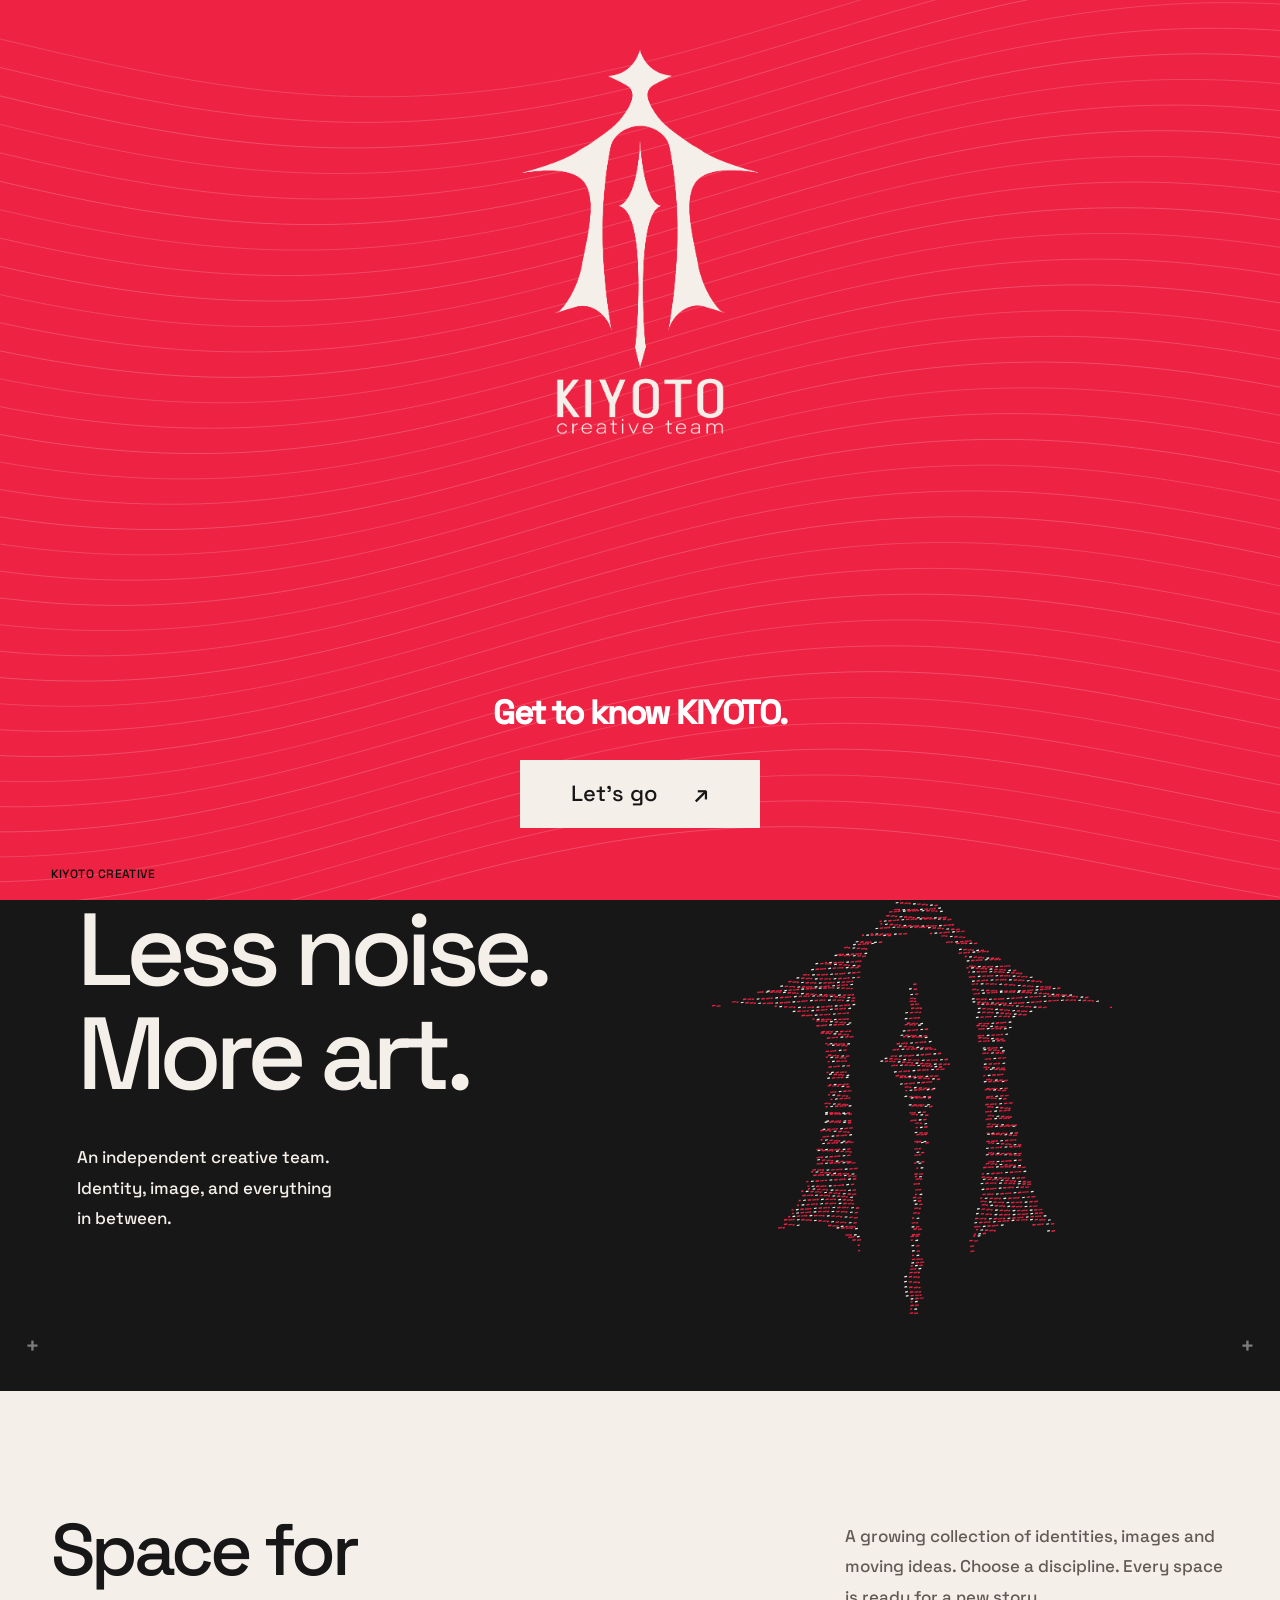
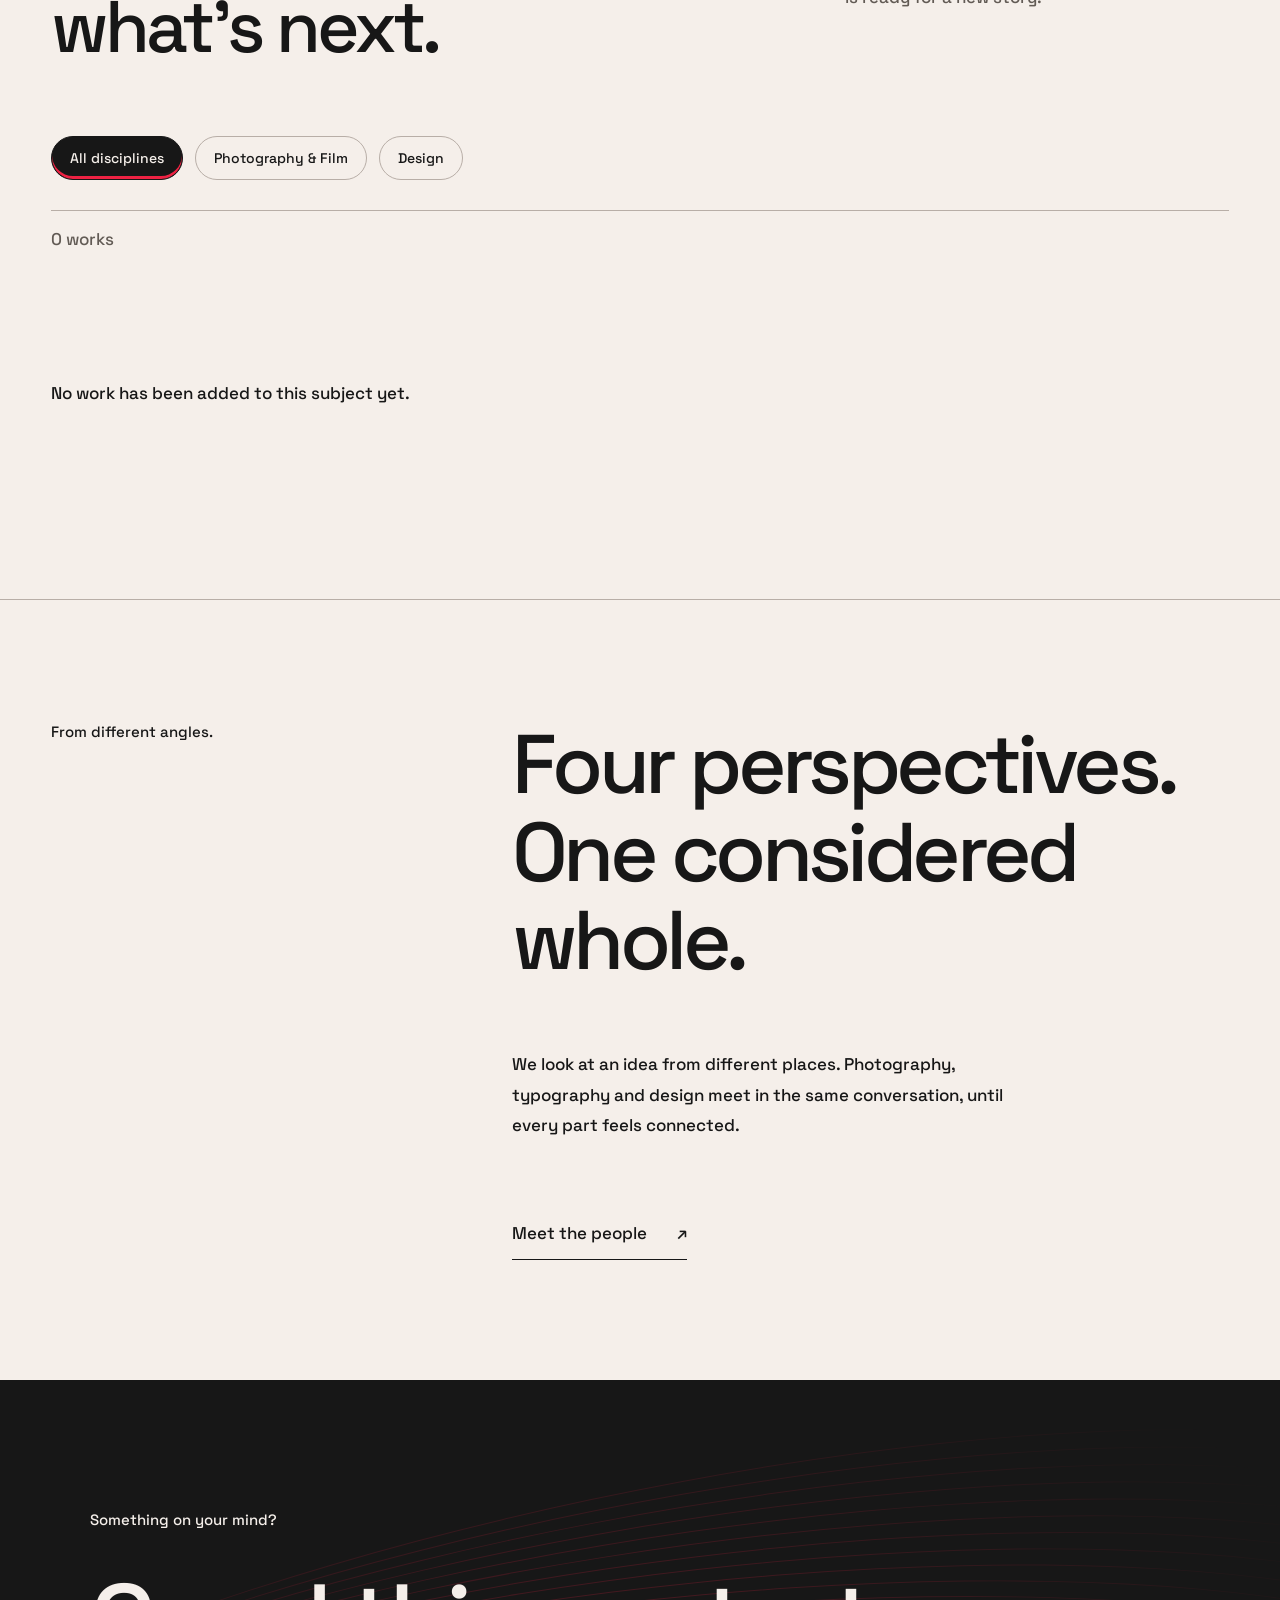
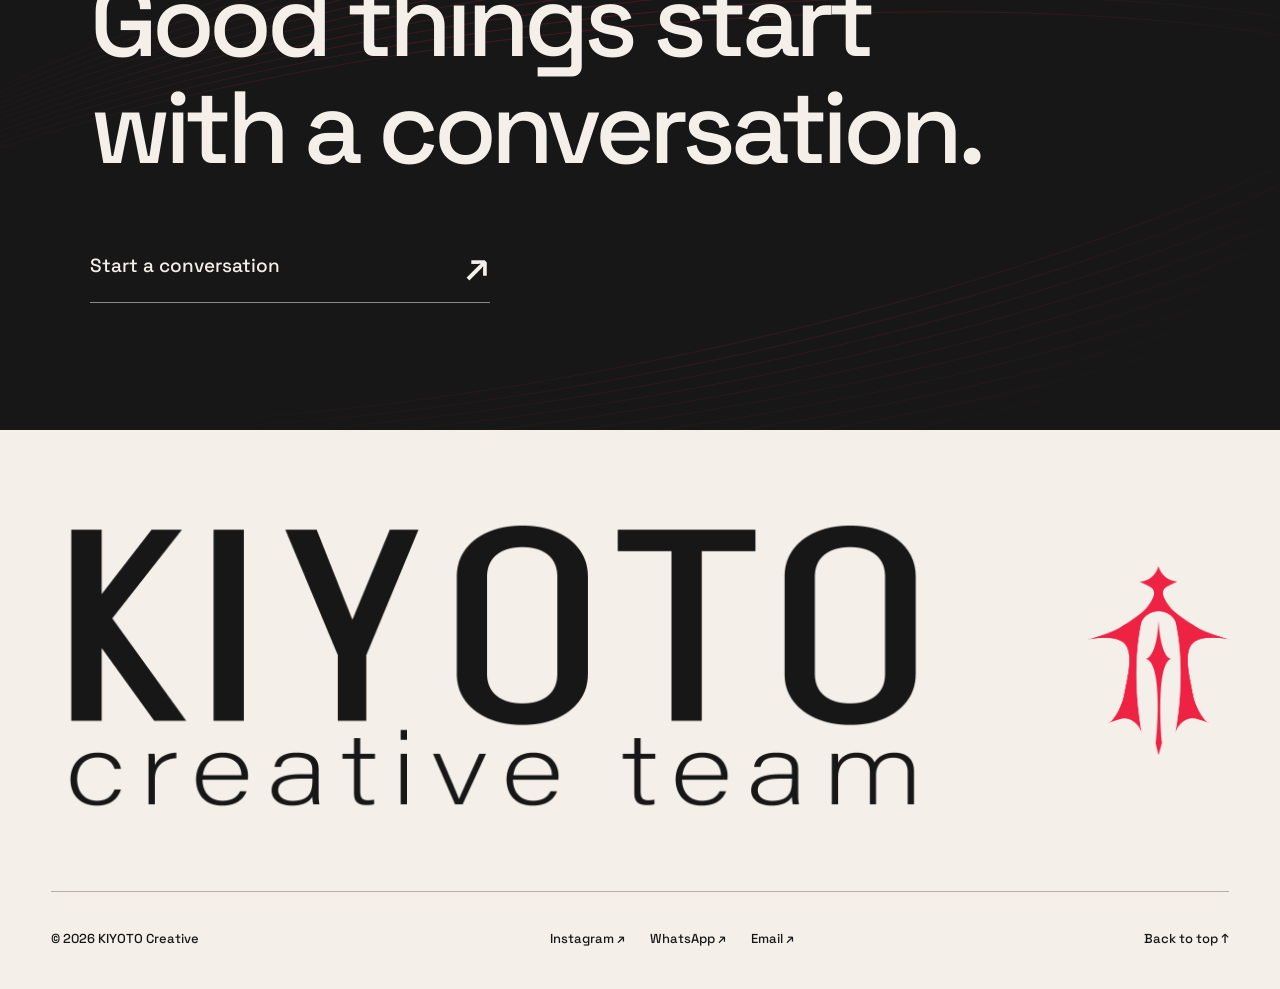
==== commit 38332372: "Use a bilingual welcome and smoother interactive logos" ====
--- a/index.html
+++ b/index.html
@@ -1,2 +1,2 @@
 <!doctype html>
-<html lang="fa" dir="rtl"><head><meta charset="utf-8"><meta name="viewport" content="width=device-width,initial-scale=1"><meta name="theme-color" content="#F5EFEA"><title>KIYOTO Creative Team</title><link rel="preload" href="assets/space-grotesk.ttf" as="font" type="font/ttf" crossorigin><link rel="stylesheet" href="assets/brand-masks.css?v=ea6741396519"><link rel="stylesheet" href="styles.css?v=02982023de5a"><script src="vendor/gsap.min.js?v=3d1bea374ab1" defer></script><script src="vendor/ScrollTrigger.min.js?v=b5bb360661f4" defer></script><script src="vendor/Flip.min.js?v=6e9434933eb2" defer></script><script src="assets/logo-points.js?v=62cf84e89394" defer></script><script src="content.js?v=70ec9538c563" defer></script><link rel="stylesheet" href="editor-runtime.css?v=fc6ba5ceea75"><script src="editor-data.js?v=11f5edebc4d9" defer></script><script src="editor-runtime.js?v=fce65c697c09" defer></script><script src="motion.js?v=8f7c773cee5e" defer></script><script src="app.js?v=5615f4871e3c" defer></script><meta name="description" content="An independent creative team. Photography, film, brand identity and design."><link rel="canonical" href="https://kiyotoadv.github.io/"><link rel="icon" href="assets/favicon.svg"><meta property="og:type" content="website"><meta property="og:title" content="KIYOTO Creative Team"><meta property="og:description" content="An independent creative team. Photography, film, brand identity and design."><meta property="og:url" content="https://kiyotoadv.github.io/"><meta property="og:image" content="https://kiyotoadv.github.io/assets/brand-lockup.png"><meta name="twitter:card" content="summary_large_image"><meta name="twitter:title" content="KIYOTO Creative Team"><meta name="twitter:description" content="An independent creative team. Photography, film, brand identity and design."><meta name="twitter:image" content="https://kiyotoadv.github.io/assets/brand-lockup.png"></head><body data-page="work"><div id="app"></div><noscript>KIYOTO — Please enable JavaScript. لطفاً جاوااسکریپت را فعال کنید.</noscript></body></html>+<html lang="en" dir="ltr"><head><meta charset="utf-8"><meta name="viewport" content="width=device-width,initial-scale=1"><meta name="theme-color" content="#F5EFEA"><title>KIYOTO Creative Team</title><link rel="preload" href="assets/space-grotesk.ttf" as="font" type="font/ttf" crossorigin><link rel="stylesheet" href="assets/brand-masks.css?v=ea6741396519"><link rel="stylesheet" href="styles.css?v=ce87cfb1d3fd"><script src="vendor/gsap.min.js?v=3d1bea374ab1" defer></script><script src="vendor/ScrollTrigger.min.js?v=b5bb360661f4" defer></script><script src="vendor/Flip.min.js?v=6e9434933eb2" defer></script><script src="assets/logo-points.js?v=62cf84e89394" defer></script><script src="content.js?v=c83c86eb7b8a" defer></script><link rel="stylesheet" href="editor-runtime.css?v=fc6ba5ceea75"><script src="editor-data.js?v=11f5edebc4d9" defer></script><script src="editor-runtime.js?v=eeef1909e28f" defer></script><script src="motion.js?v=dfb7d6c43d2a" defer></script><script src="app.js?v=419c9394488a" defer></script><meta name="description" content="An independent creative team. Photography, film, brand identity and design."><link rel="canonical" href="https://kiyotoadv.github.io/"><link rel="icon" href="assets/favicon.svg"><meta property="og:type" content="website"><meta property="og:title" content="KIYOTO Creative Team"><meta property="og:description" content="An independent creative team. Photography, film, brand identity and design."><meta property="og:url" content="https://kiyotoadv.github.io/"><meta property="og:image" content="https://kiyotoadv.github.io/assets/brand-lockup.png"><meta name="twitter:card" content="summary_large_image"><meta name="twitter:title" content="KIYOTO Creative Team"><meta name="twitter:description" content="An independent creative team. Photography, film, brand identity and design."><meta name="twitter:image" content="https://kiyotoadv.github.io/assets/brand-lockup.png"></head><body data-page="work"><div id="app"></div><noscript>KIYOTO — Please enable JavaScript. لطفاً جاوااسکریپت را فعال کنید.</noscript></body></html>
--- a/styles.css
+++ b/styles.css
@@ -48,3 +48,6 @@
  .stage p{max-width:48ch}
  html[dir=rtl] .stage h2{font-size:clamp(30px,7vw,42px)}
 }
+
+/* Two-language navigation; a single welcome action. */
+.tools [data-language][lang=fa]{font-family:Persian,Arial,sans-serif;font-size:14px}.intro-gate .gate-options h2{font-size:clamp(25px,2.6vw,38px);line-height:1.25;margin-bottom:26px}.intro-gate .gate-enter{display:inline-flex;align-items:center;justify-content:center;gap:36px;min-width:240px;min-height:60px;padding:14px 28px;background:var(--paper);color:var(--ink);border:1px solid var(--paper);font-size:22px;transition:background .25s,color .25s}.intro-gate .gate-enter:hover{background:var(--ink);color:var(--paper);border-color:var(--ink)}.intro-gate .gate-enter:focus-visible{outline-color:var(--ink)}html[lang=fa] .intro-gate .gate-options h2{font-family:Persian,Arial,sans-serif;letter-spacing:0;line-height:1.8}.intro-gate .gate-enter span{font-size:24px}@media(max-height:650px){.intro-gate .gate-options h2{font-size:25px;margin-bottom:18px}.intro-gate .gate-enter{min-height:52px;font-size:20px}}
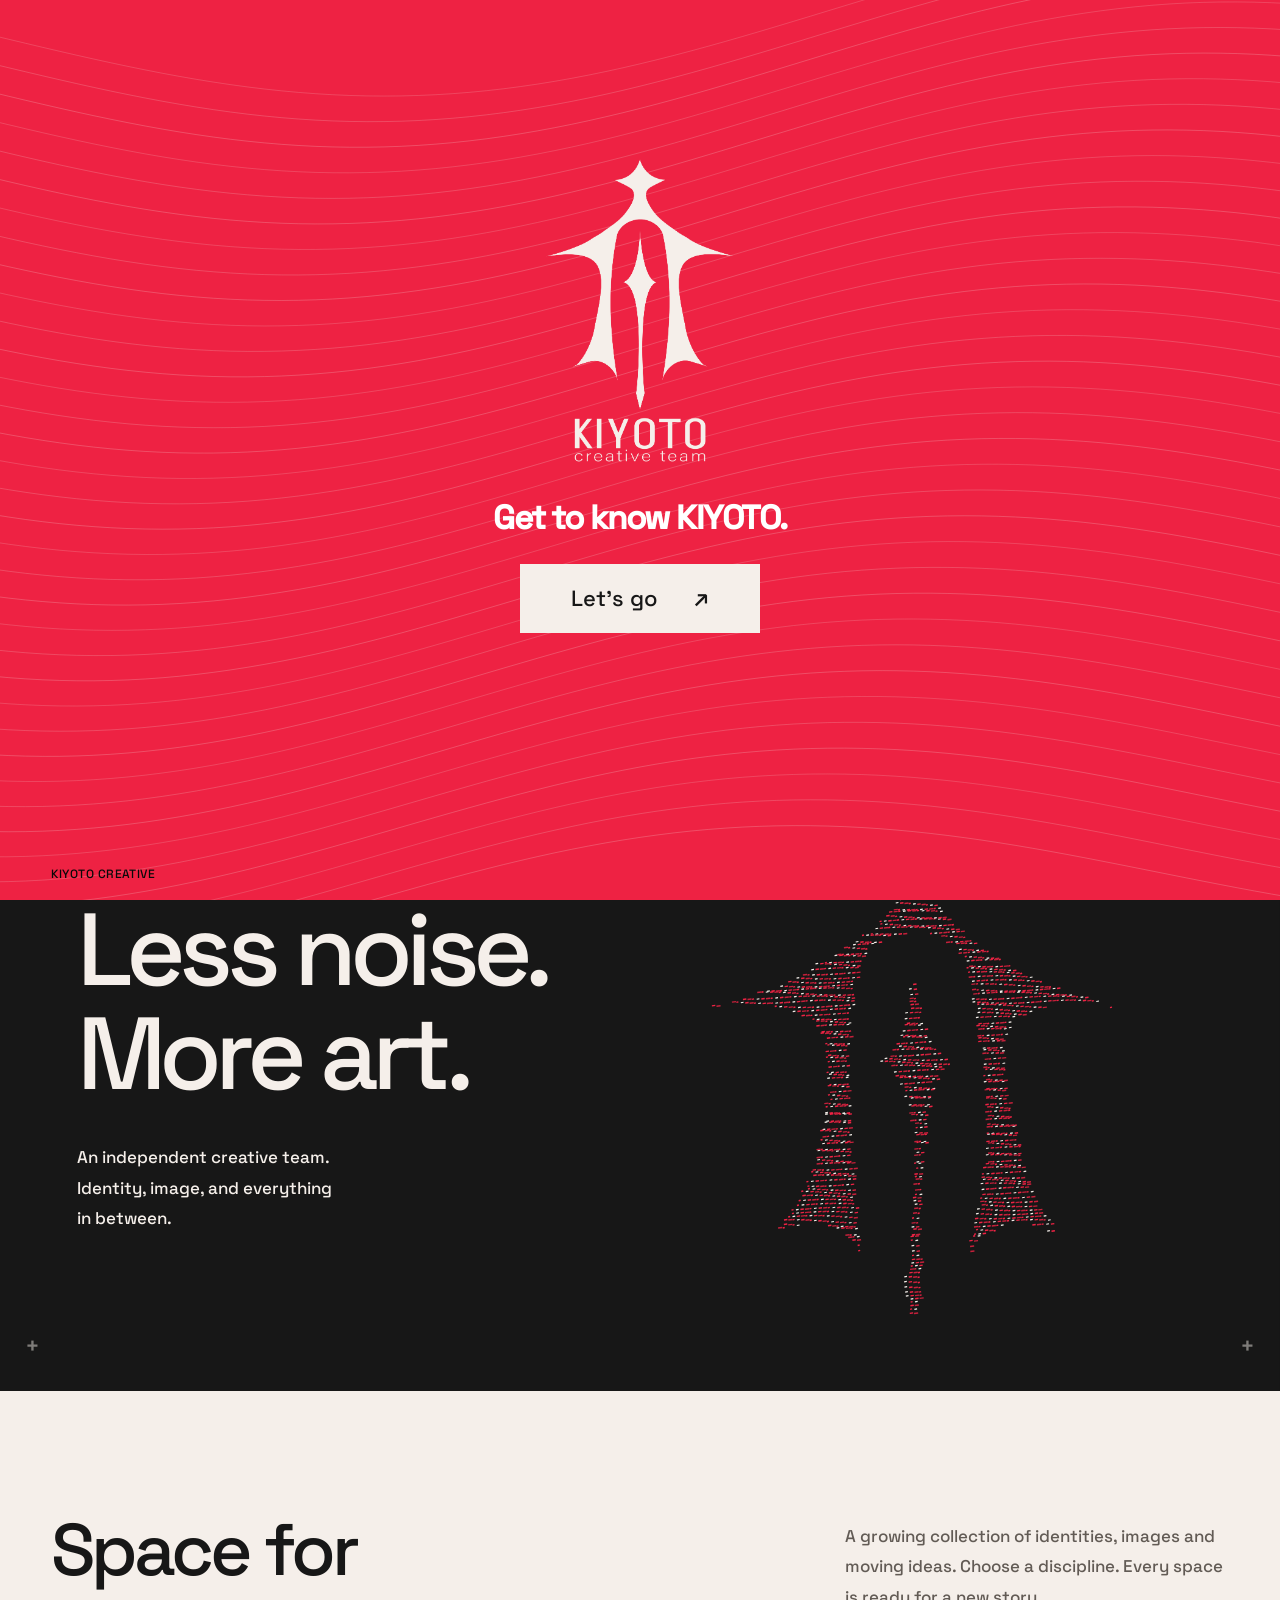
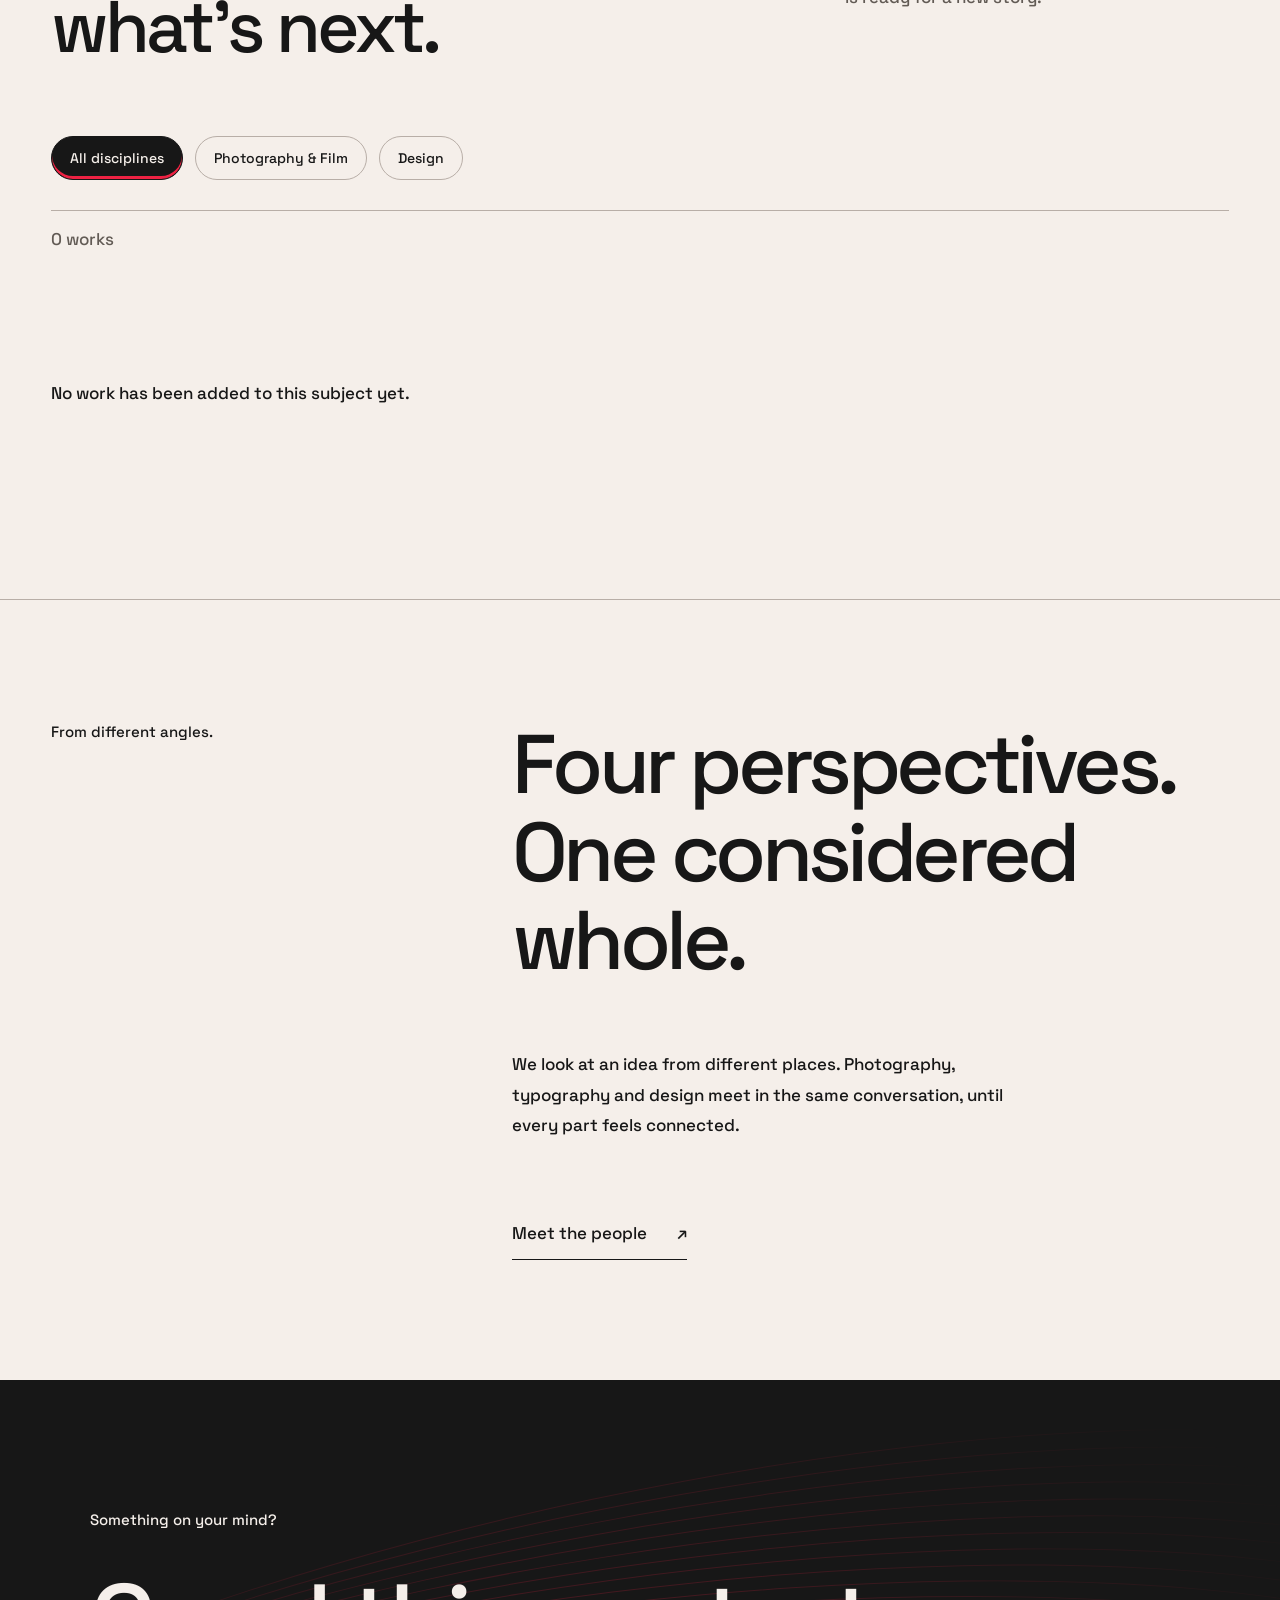
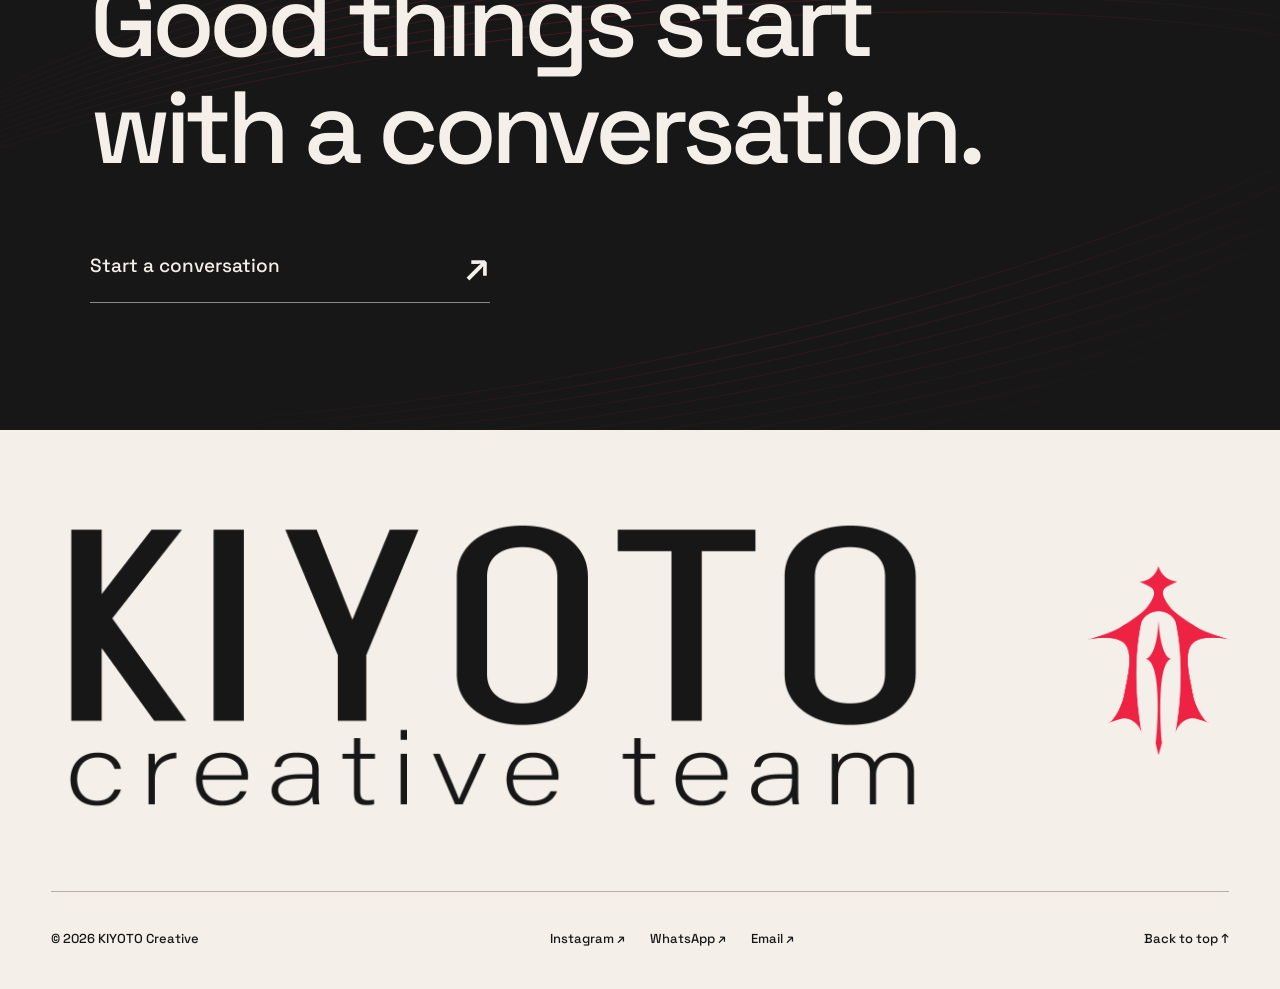
==== commit ea8593e2: "Raise and align the welcome action with the logo" ====
--- a/index.html
+++ b/index.html
@@ -1,2 +1,2 @@
 <!doctype html>
-<html lang="en" dir="ltr"><head><meta charset="utf-8"><meta name="viewport" content="width=device-width,initial-scale=1"><meta name="theme-color" content="#F5EFEA"><title>KIYOTO Creative Team</title><link rel="preload" href="assets/space-grotesk.ttf" as="font" type="font/ttf" crossorigin><link rel="stylesheet" href="assets/brand-masks.css?v=ea6741396519"><link rel="stylesheet" href="styles.css?v=ce87cfb1d3fd"><script src="vendor/gsap.min.js?v=3d1bea374ab1" defer></script><script src="vendor/ScrollTrigger.min.js?v=b5bb360661f4" defer></script><script src="vendor/Flip.min.js?v=6e9434933eb2" defer></script><script src="assets/logo-points.js?v=62cf84e89394" defer></script><script src="content.js?v=c83c86eb7b8a" defer></script><link rel="stylesheet" href="editor-runtime.css?v=fc6ba5ceea75"><script src="editor-data.js?v=11f5edebc4d9" defer></script><script src="editor-runtime.js?v=eeef1909e28f" defer></script><script src="motion.js?v=dfb7d6c43d2a" defer></script><script src="app.js?v=419c9394488a" defer></script><meta name="description" content="An independent creative team. Photography, film, brand identity and design."><link rel="canonical" href="https://kiyotoadv.github.io/"><link rel="icon" href="assets/favicon.svg"><meta property="og:type" content="website"><meta property="og:title" content="KIYOTO Creative Team"><meta property="og:description" content="An independent creative team. Photography, film, brand identity and design."><meta property="og:url" content="https://kiyotoadv.github.io/"><meta property="og:image" content="https://kiyotoadv.github.io/assets/brand-lockup.png"><meta name="twitter:card" content="summary_large_image"><meta name="twitter:title" content="KIYOTO Creative Team"><meta name="twitter:description" content="An independent creative team. Photography, film, brand identity and design."><meta name="twitter:image" content="https://kiyotoadv.github.io/assets/brand-lockup.png"></head><body data-page="work"><div id="app"></div><noscript>KIYOTO — Please enable JavaScript. لطفاً جاوااسکریپت را فعال کنید.</noscript></body></html>+<html lang="en" dir="ltr"><head><meta charset="utf-8"><meta name="viewport" content="width=device-width,initial-scale=1"><meta name="theme-color" content="#F5EFEA"><title>KIYOTO Creative Team</title><link rel="preload" href="assets/space-grotesk.ttf" as="font" type="font/ttf" crossorigin><link rel="stylesheet" href="assets/brand-masks.css?v=ea6741396519"><link rel="stylesheet" href="styles.css?v=2ad57009a250"><script src="vendor/gsap.min.js?v=3d1bea374ab1" defer></script><script src="vendor/ScrollTrigger.min.js?v=b5bb360661f4" defer></script><script src="vendor/Flip.min.js?v=6e9434933eb2" defer></script><script src="assets/logo-points.js?v=62cf84e89394" defer></script><script src="content.js?v=c83c86eb7b8a" defer></script><link rel="stylesheet" href="editor-runtime.css?v=fc6ba5ceea75"><script src="editor-data.js?v=11f5edebc4d9" defer></script><script src="editor-runtime.js?v=eeef1909e28f" defer></script><script src="motion.js?v=41f3bd8a7fcf" defer></script><script src="app.js?v=419c9394488a" defer></script><meta name="description" content="An independent creative team. Photography, film, brand identity and design."><link rel="canonical" href="https://kiyotoadv.github.io/"><link rel="icon" href="assets/favicon.svg"><meta property="og:type" content="website"><meta property="og:title" content="KIYOTO Creative Team"><meta property="og:description" content="An independent creative team. Photography, film, brand identity and design."><meta property="og:url" content="https://kiyotoadv.github.io/"><meta property="og:image" content="https://kiyotoadv.github.io/assets/brand-lockup.png"><meta name="twitter:card" content="summary_large_image"><meta name="twitter:title" content="KIYOTO Creative Team"><meta name="twitter:description" content="An independent creative team. Photography, film, brand identity and design."><meta name="twitter:image" content="https://kiyotoadv.github.io/assets/brand-lockup.png"></head><body data-page="work"><div id="app"></div><noscript>KIYOTO — Please enable JavaScript. لطفاً جاوااسکریپت را فعال کنید.</noscript></body></html>
--- a/styles.css
+++ b/styles.css
@@ -51,3 +51,7 @@
 
 /* Two-language navigation; a single welcome action. */
 .tools [data-language][lang=fa]{font-family:Persian,Arial,sans-serif;font-size:14px}.intro-gate .gate-options h2{font-size:clamp(25px,2.6vw,38px);line-height:1.25;margin-bottom:26px}.intro-gate .gate-enter{display:inline-flex;align-items:center;justify-content:center;gap:36px;min-width:240px;min-height:60px;padding:14px 28px;background:var(--paper);color:var(--ink);border:1px solid var(--paper);font-size:22px;transition:background .25s,color .25s}.intro-gate .gate-enter:hover{background:var(--ink);color:var(--paper);border-color:var(--ink)}.intro-gate .gate-enter:focus-visible{outline-color:var(--ink)}html[lang=fa] .intro-gate .gate-options h2{font-family:Persian,Arial,sans-serif;letter-spacing:0;line-height:1.8}.intro-gate .gate-enter span{font-size:24px}@media(max-height:650px){.intro-gate .gate-options h2{font-size:25px;margin-bottom:18px}.intro-gate .gate-enter{min-height:52px;font-size:20px}}
+
+/* Keep the welcome action attached to the visible logo rather than the viewport bottom. */
+.intro-gate .gate-options{top:var(--intro-options-top,55%);bottom:auto;left:50%;width:min(440px,84vw);transform:translateX(-50%)}
+@media(max-height:650px) and (min-width:541px){.intro-gate .gate-options{left:72%;top:var(--intro-options-top,40%);width:min(440px,42vw);transform:translateX(-50%)}}
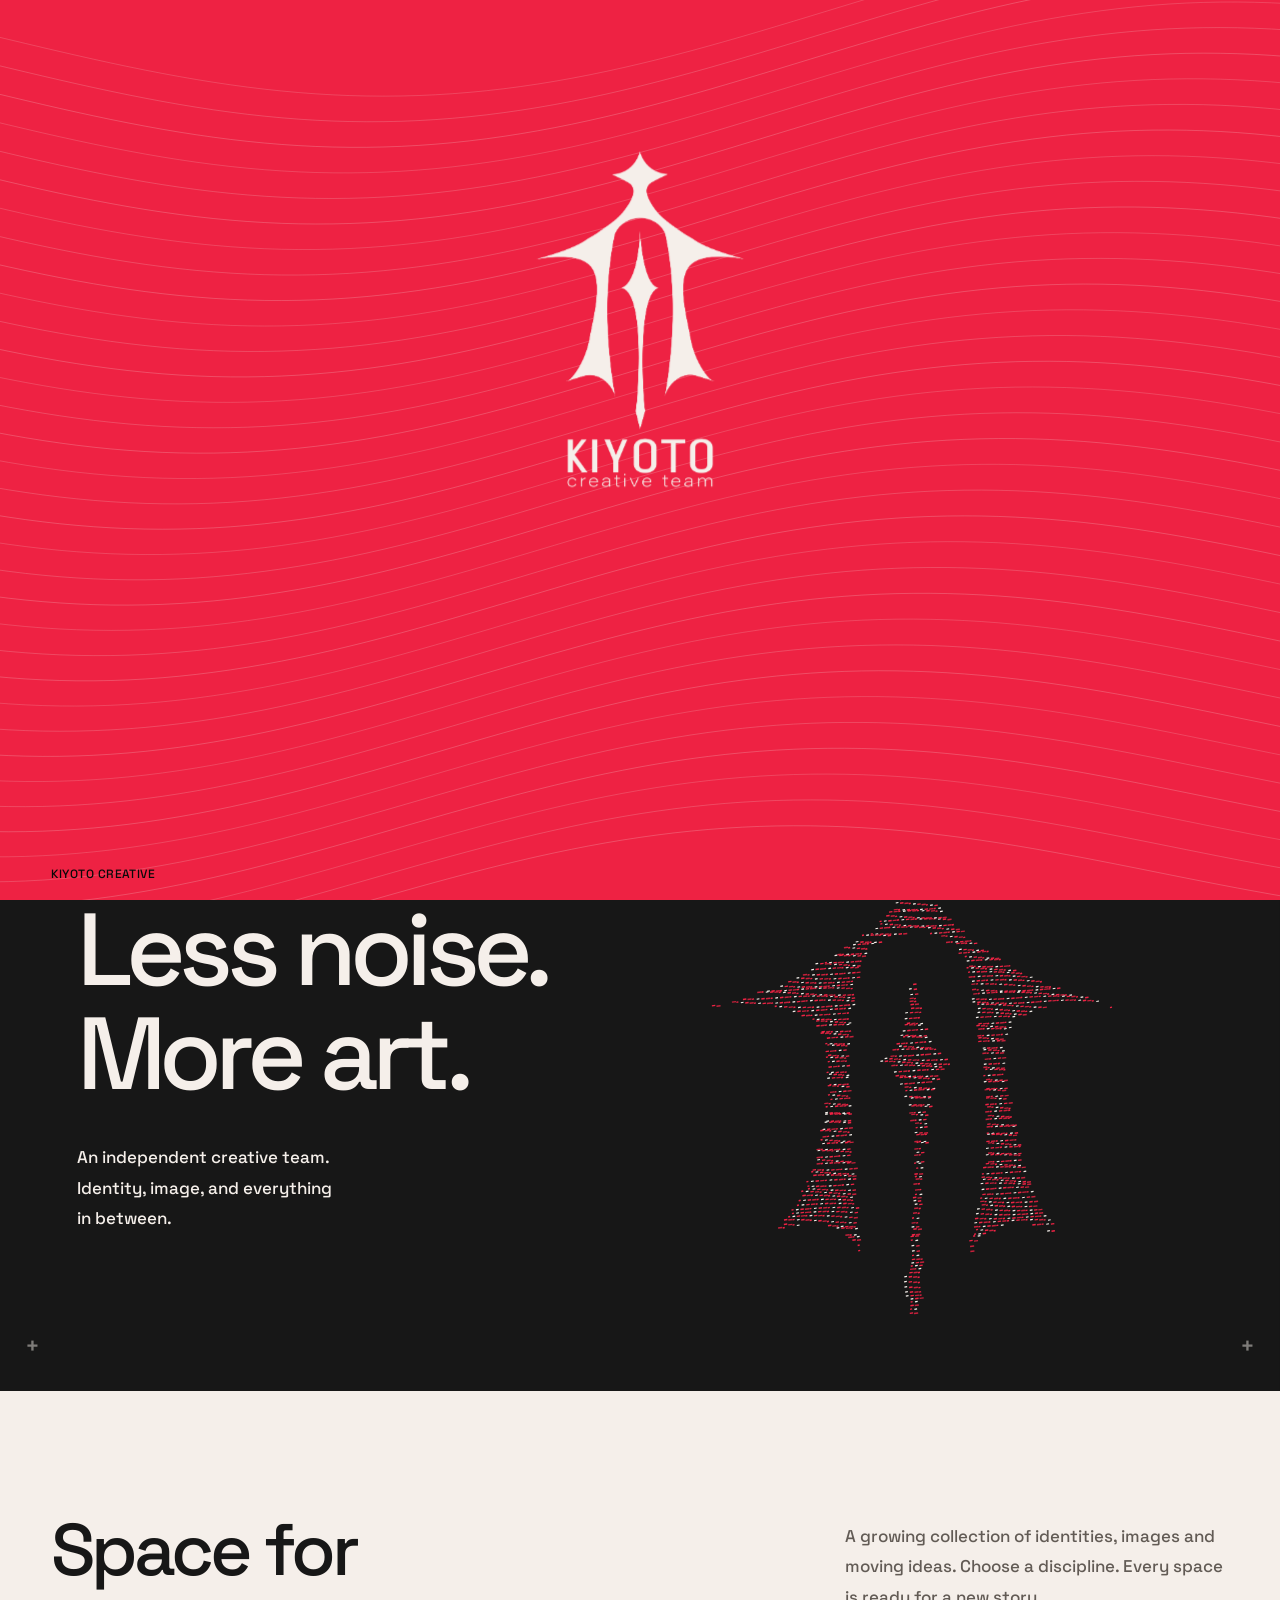
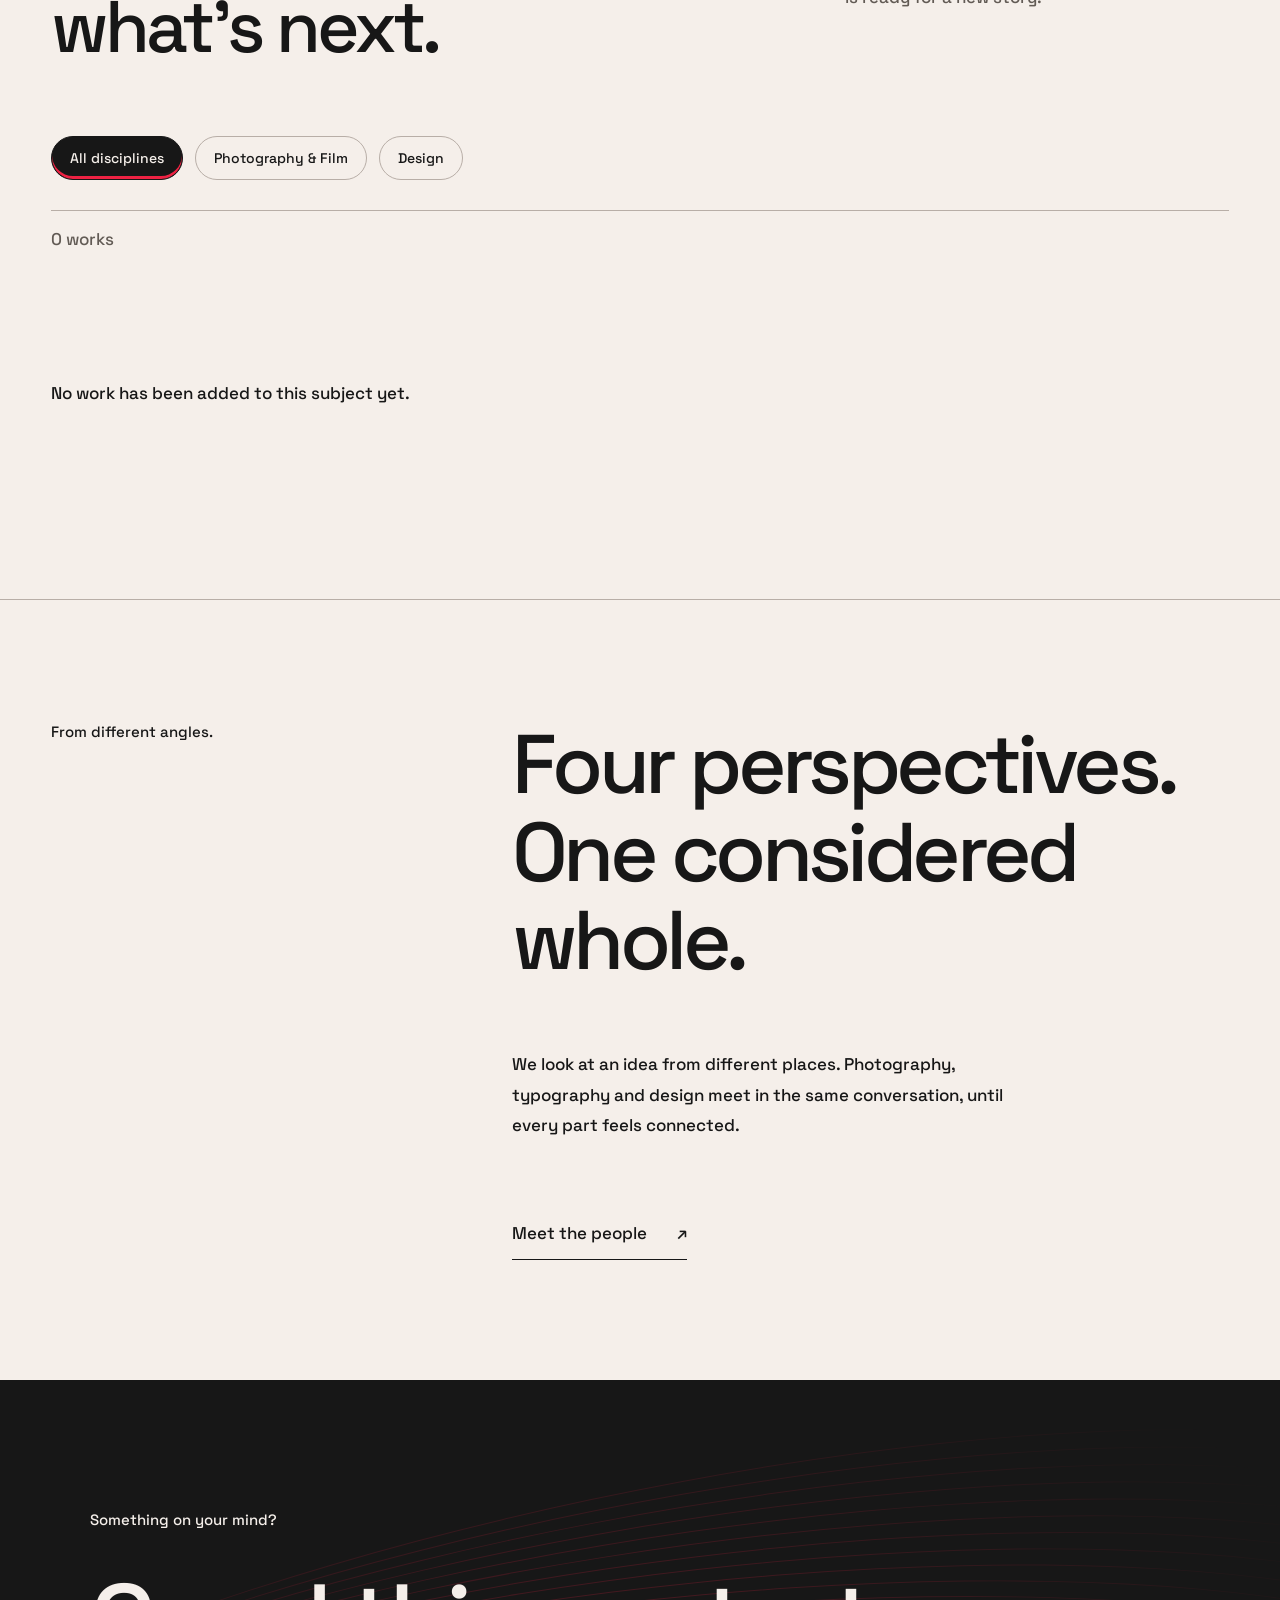
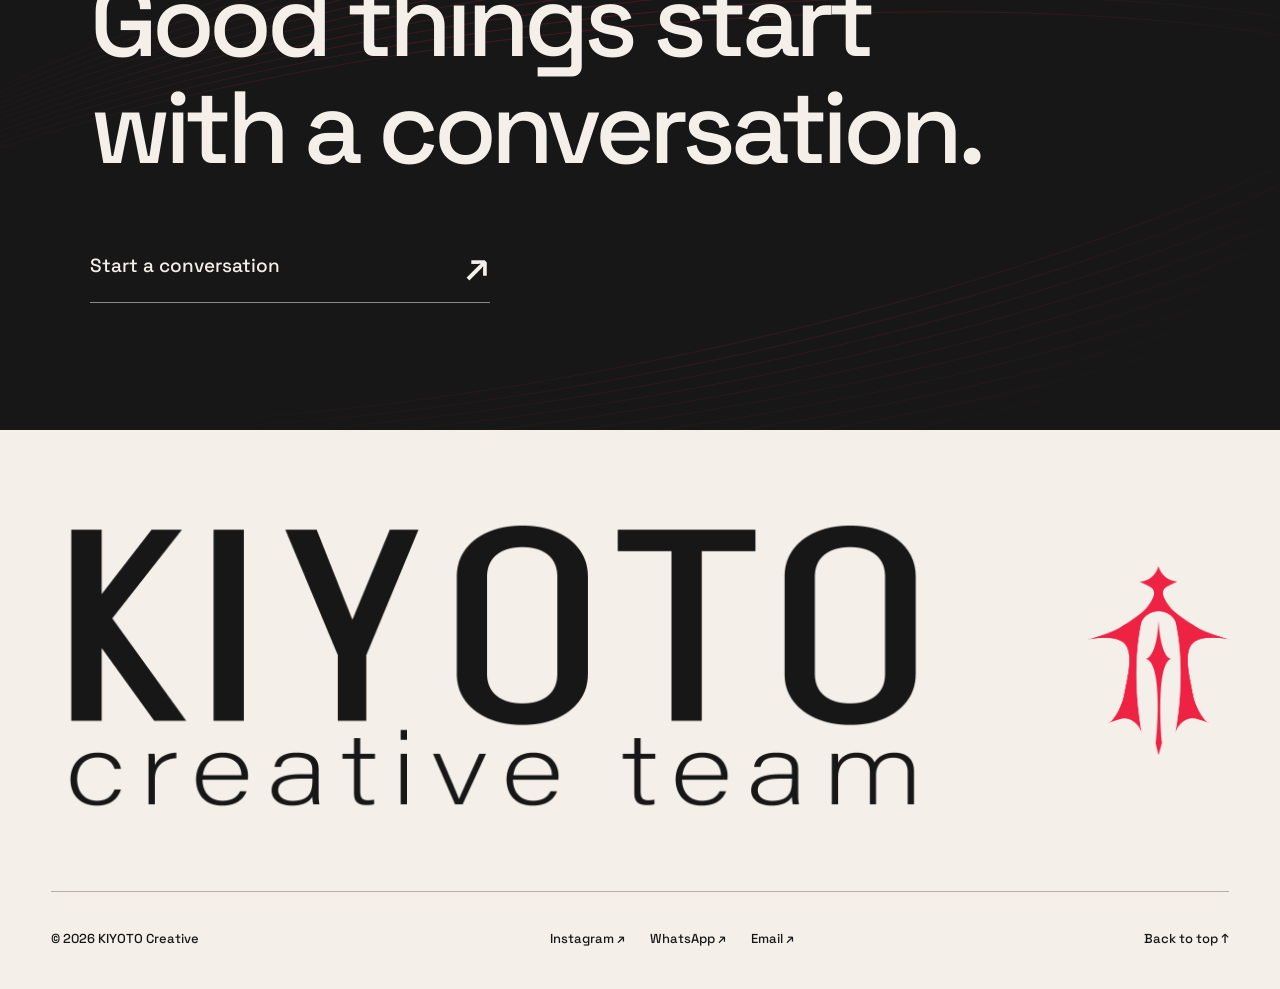
==== commit 5517f7fb: "Restore welcome replay without cutting the animation short" ====
--- a/index.html
+++ b/index.html
@@ -1,2 +1,2 @@
 <!doctype html>
-<html lang="en" dir="ltr"><head><meta charset="utf-8"><meta name="viewport" content="width=device-width,initial-scale=1"><meta name="theme-color" content="#F5EFEA"><title>KIYOTO Creative Team</title><link rel="preload" href="assets/space-grotesk.ttf" as="font" type="font/ttf" crossorigin><link rel="stylesheet" href="assets/brand-masks.css?v=ea6741396519"><link rel="stylesheet" href="styles.css?v=2ad57009a250"><script src="vendor/gsap.min.js?v=3d1bea374ab1" defer></script><script src="vendor/ScrollTrigger.min.js?v=b5bb360661f4" defer></script><script src="vendor/Flip.min.js?v=6e9434933eb2" defer></script><script src="assets/logo-points.js?v=62cf84e89394" defer></script><script src="content.js?v=c83c86eb7b8a" defer></script><link rel="stylesheet" href="editor-runtime.css?v=fc6ba5ceea75"><script src="editor-data.js?v=11f5edebc4d9" defer></script><script src="editor-runtime.js?v=eeef1909e28f" defer></script><script src="motion.js?v=41f3bd8a7fcf" defer></script><script src="app.js?v=419c9394488a" defer></script><meta name="description" content="An independent creative team. Photography, film, brand identity and design."><link rel="canonical" href="https://kiyotoadv.github.io/"><link rel="icon" href="assets/favicon.svg"><meta property="og:type" content="website"><meta property="og:title" content="KIYOTO Creative Team"><meta property="og:description" content="An independent creative team. Photography, film, brand identity and design."><meta property="og:url" content="https://kiyotoadv.github.io/"><meta property="og:image" content="https://kiyotoadv.github.io/assets/brand-lockup.png"><meta name="twitter:card" content="summary_large_image"><meta name="twitter:title" content="KIYOTO Creative Team"><meta name="twitter:description" content="An independent creative team. Photography, film, brand identity and design."><meta name="twitter:image" content="https://kiyotoadv.github.io/assets/brand-lockup.png"></head><body data-page="work"><div id="app"></div><noscript>KIYOTO — Please enable JavaScript. لطفاً جاوااسکریپت را فعال کنید.</noscript></body></html>+<html lang="en" dir="ltr"><head><meta charset="utf-8"><meta name="viewport" content="width=device-width,initial-scale=1"><meta name="theme-color" content="#F5EFEA"><title>KIYOTO Creative Team</title><link rel="preload" href="assets/space-grotesk.ttf" as="font" type="font/ttf" crossorigin><link rel="stylesheet" href="assets/brand-masks.css?v=ea6741396519"><link rel="stylesheet" href="styles.css?v=2ad57009a250"><script src="vendor/gsap.min.js?v=3d1bea374ab1" defer></script><script src="vendor/ScrollTrigger.min.js?v=b5bb360661f4" defer></script><script src="vendor/Flip.min.js?v=6e9434933eb2" defer></script><script src="assets/logo-points.js?v=62cf84e89394" defer></script><script src="content.js?v=c83c86eb7b8a" defer></script><link rel="stylesheet" href="editor-runtime.css?v=fc6ba5ceea75"><script src="editor-data.js?v=11f5edebc4d9" defer></script><script src="editor-runtime.js?v=eeef1909e28f" defer></script><script src="motion.js?v=6d7c96d9c8c3" defer></script><script src="app.js?v=d9b846512859" defer></script><meta name="description" content="An independent creative team. Photography, film, brand identity and design."><link rel="canonical" href="https://kiyotoadv.github.io/"><link rel="icon" href="assets/favicon.svg"><meta property="og:type" content="website"><meta property="og:title" content="KIYOTO Creative Team"><meta property="og:description" content="An independent creative team. Photography, film, brand identity and design."><meta property="og:url" content="https://kiyotoadv.github.io/"><meta property="og:image" content="https://kiyotoadv.github.io/assets/brand-lockup.png"><meta name="twitter:card" content="summary_large_image"><meta name="twitter:title" content="KIYOTO Creative Team"><meta name="twitter:description" content="An independent creative team. Photography, film, brand identity and design."><meta name="twitter:image" content="https://kiyotoadv.github.io/assets/brand-lockup.png"></head><body data-page="work"><div id="app"></div><noscript>KIYOTO — Please enable JavaScript. لطفاً جاوااسکریپت را فعال کنید.</noscript></body></html>
